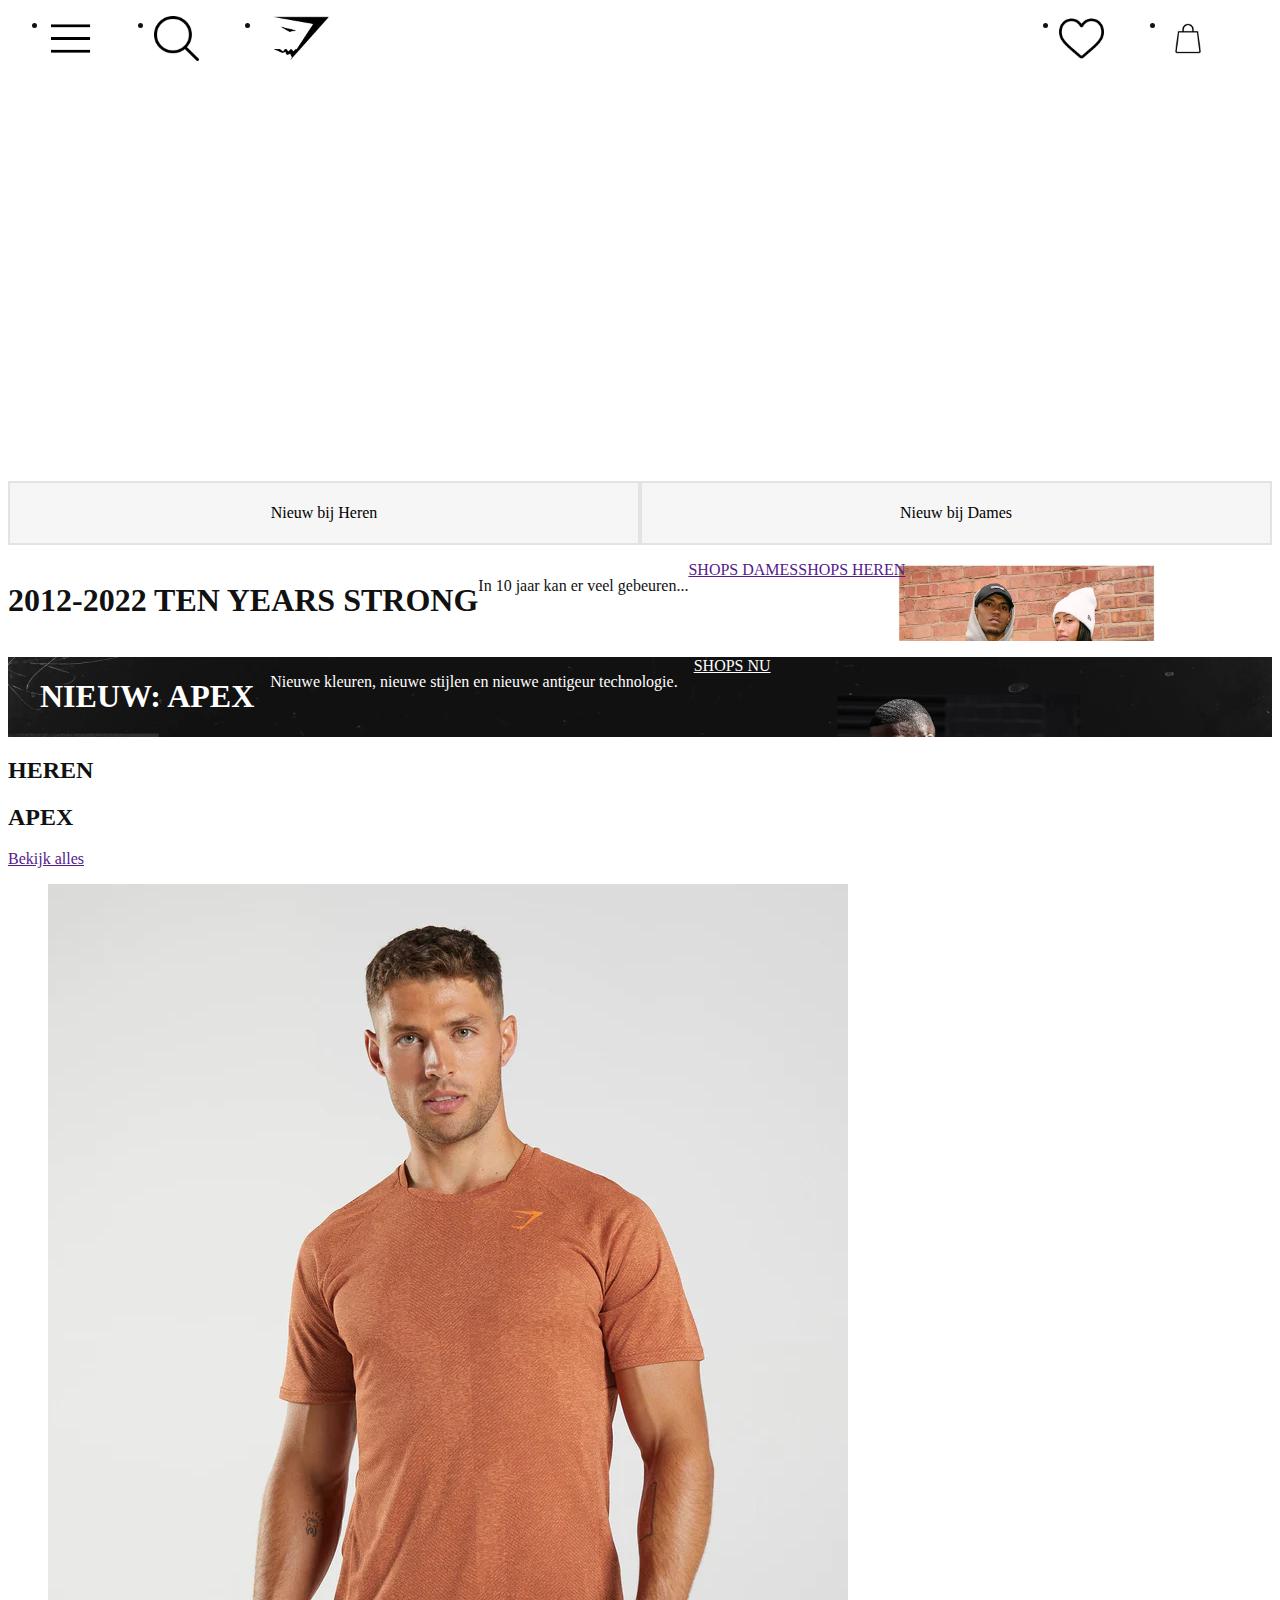
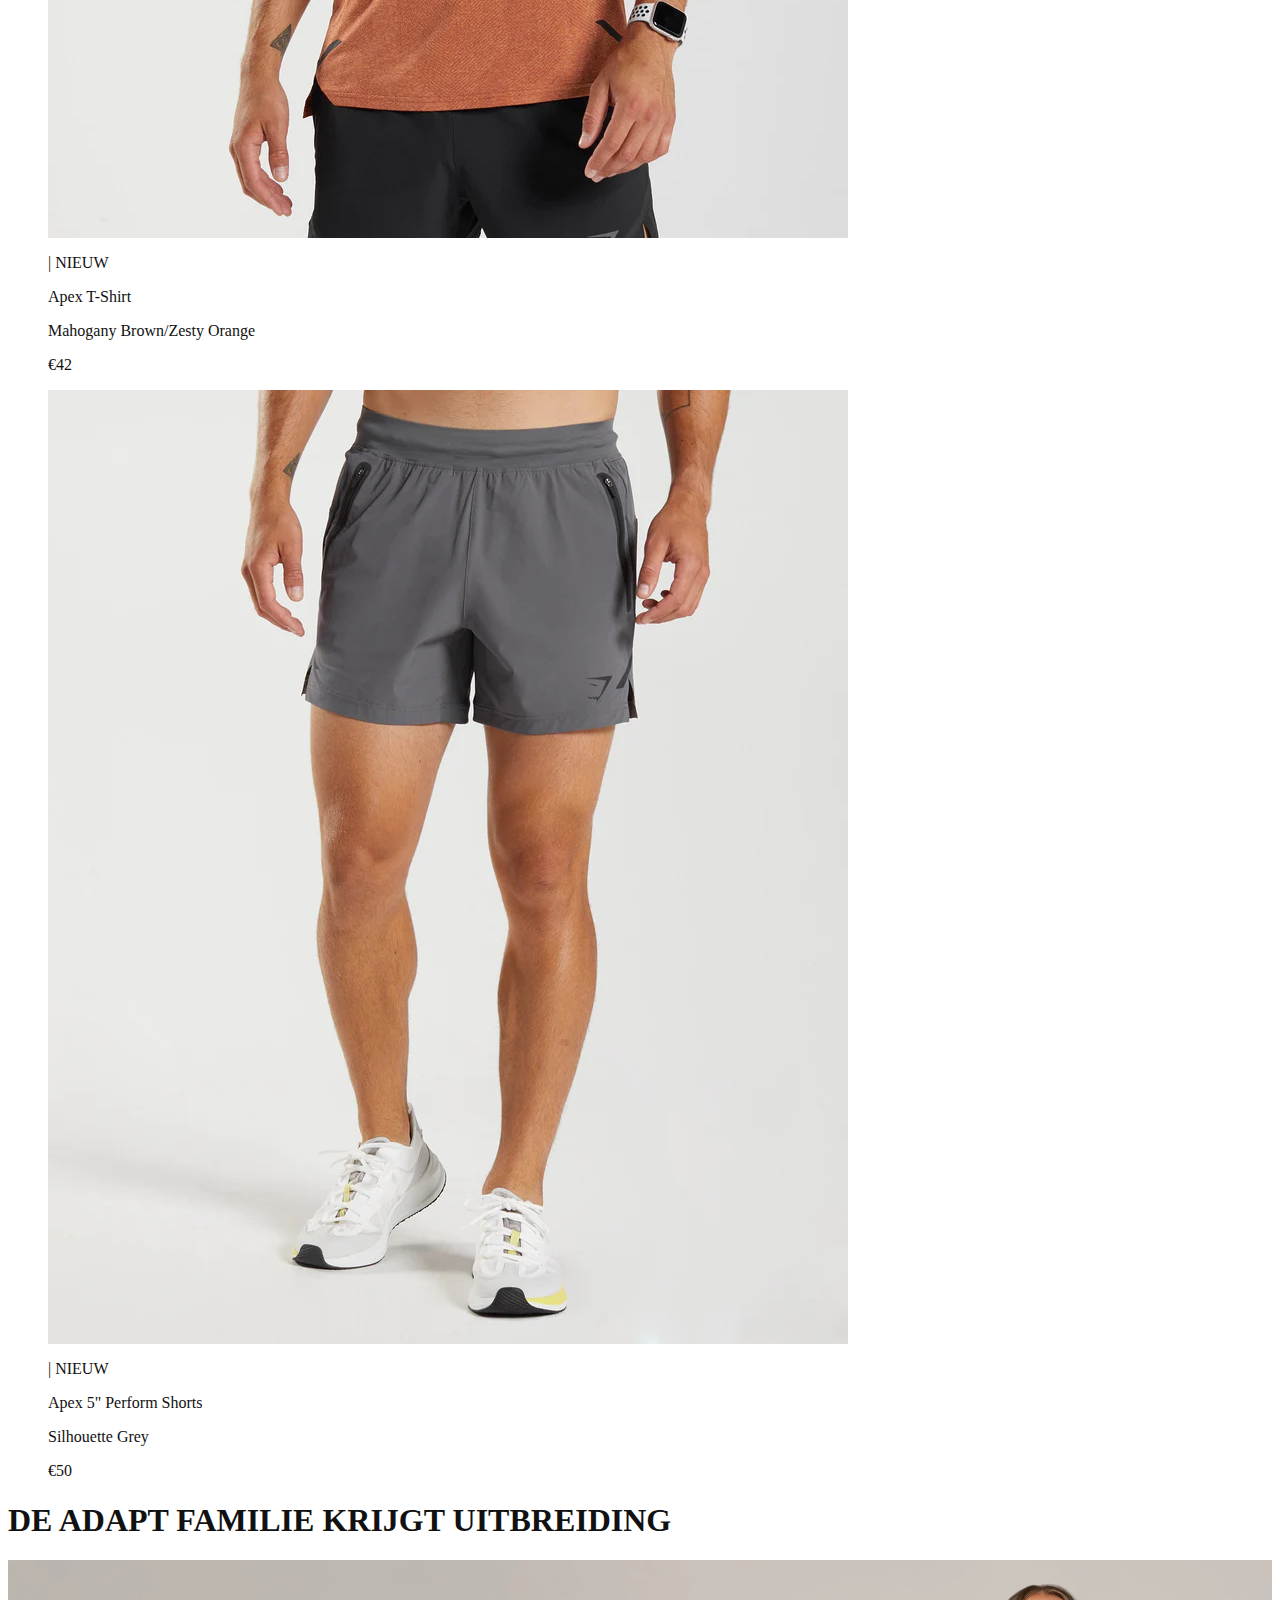
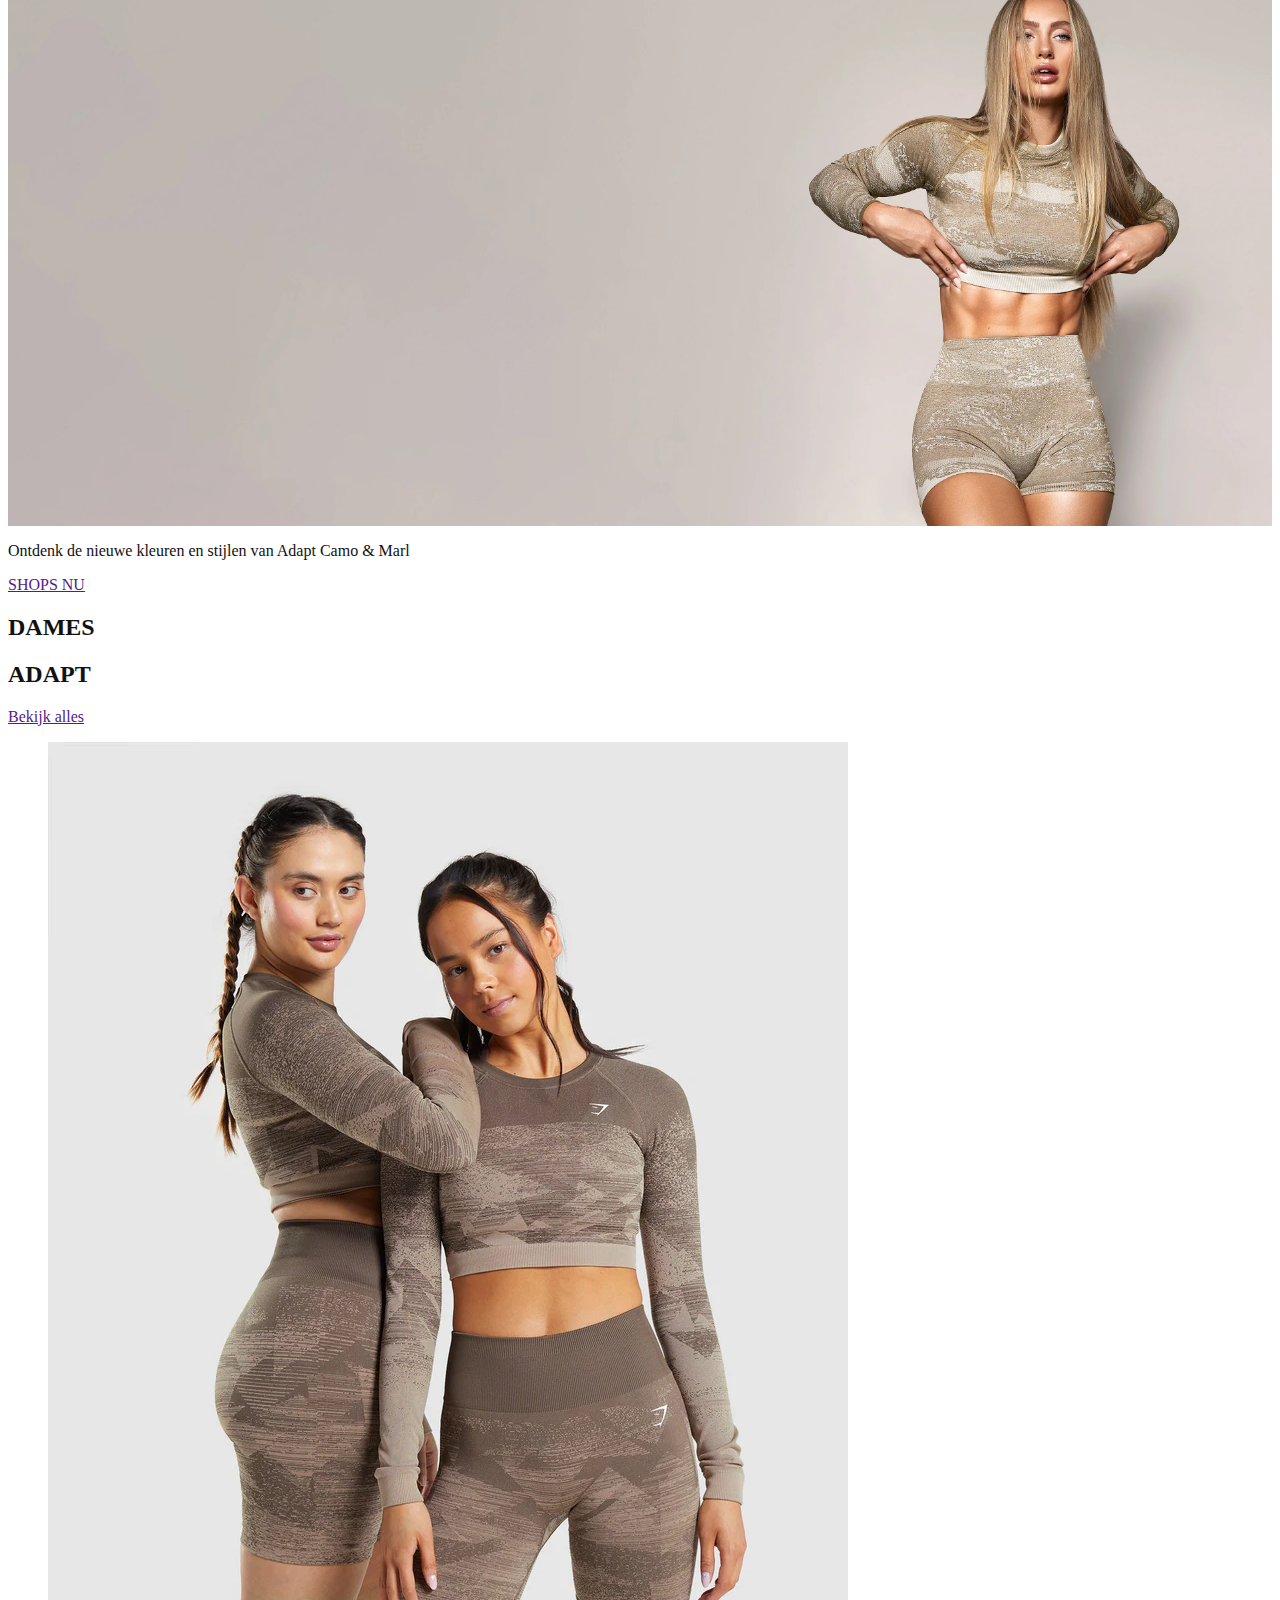
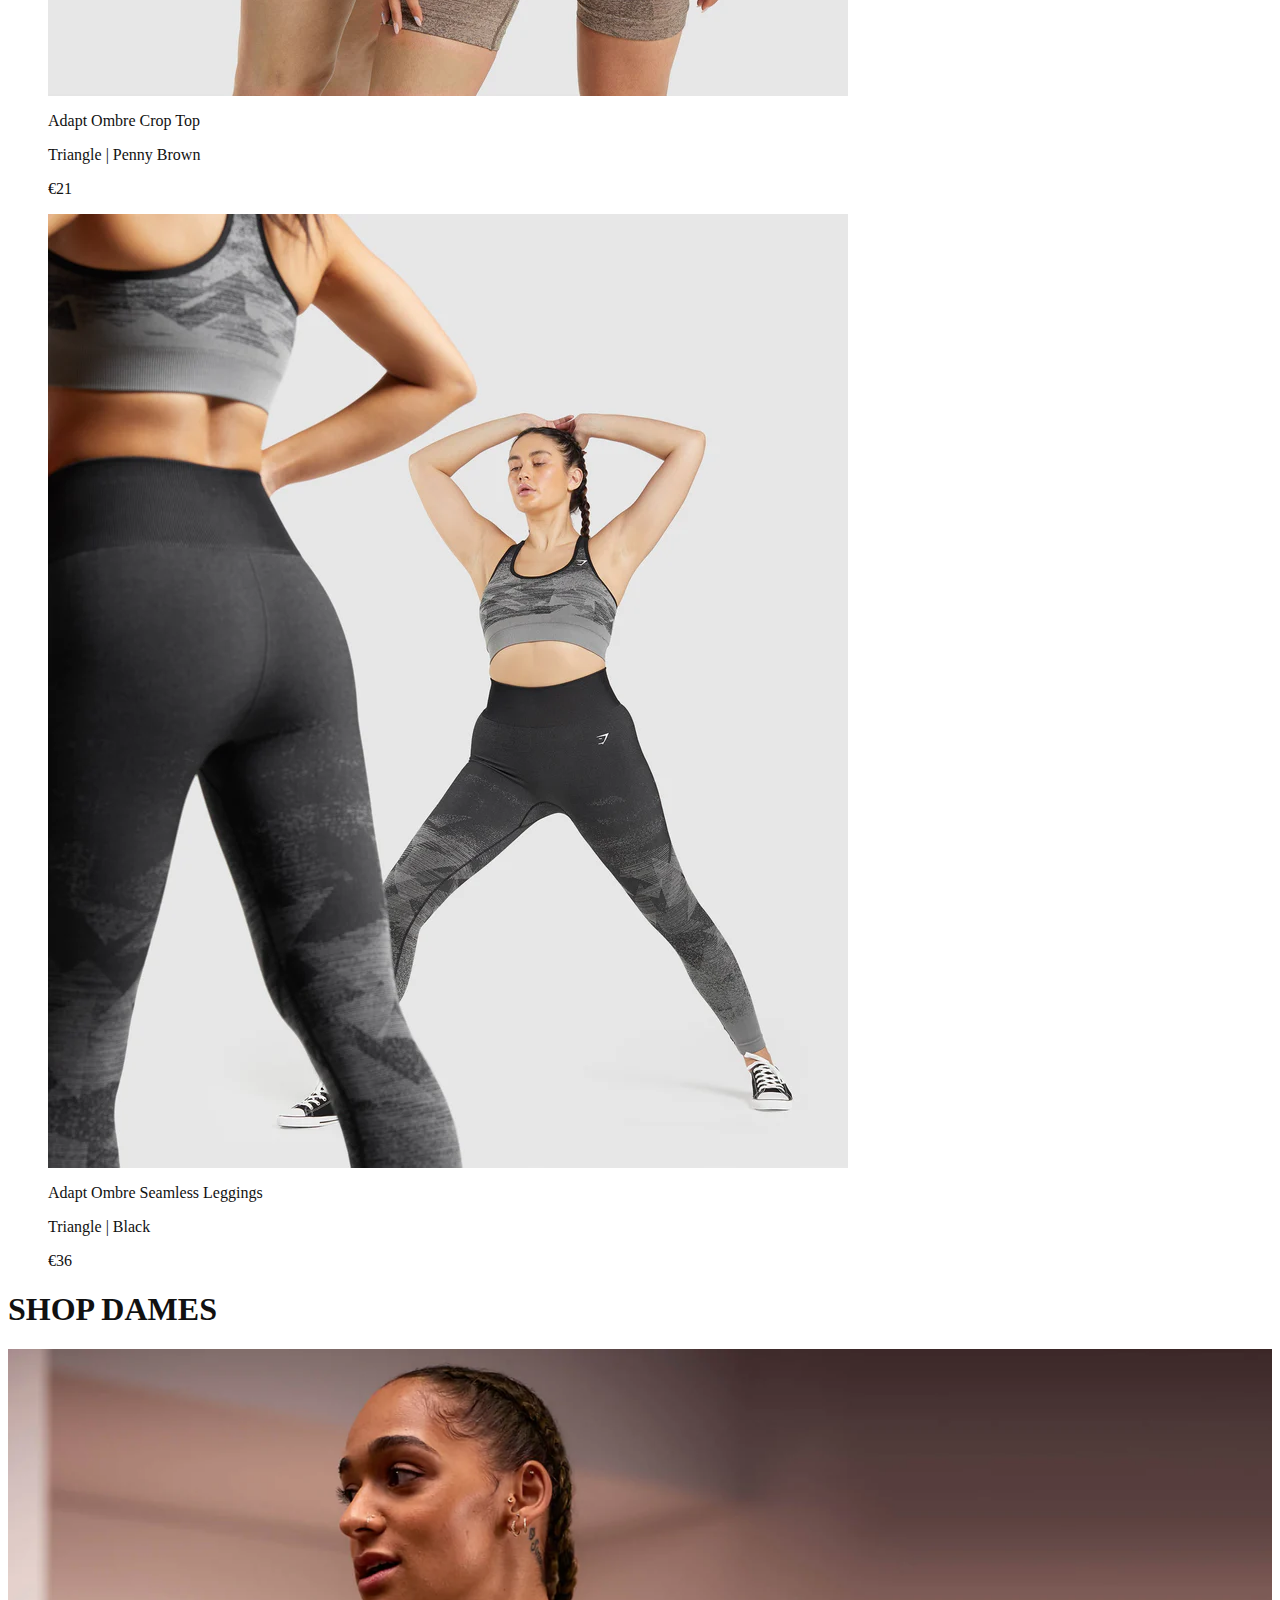
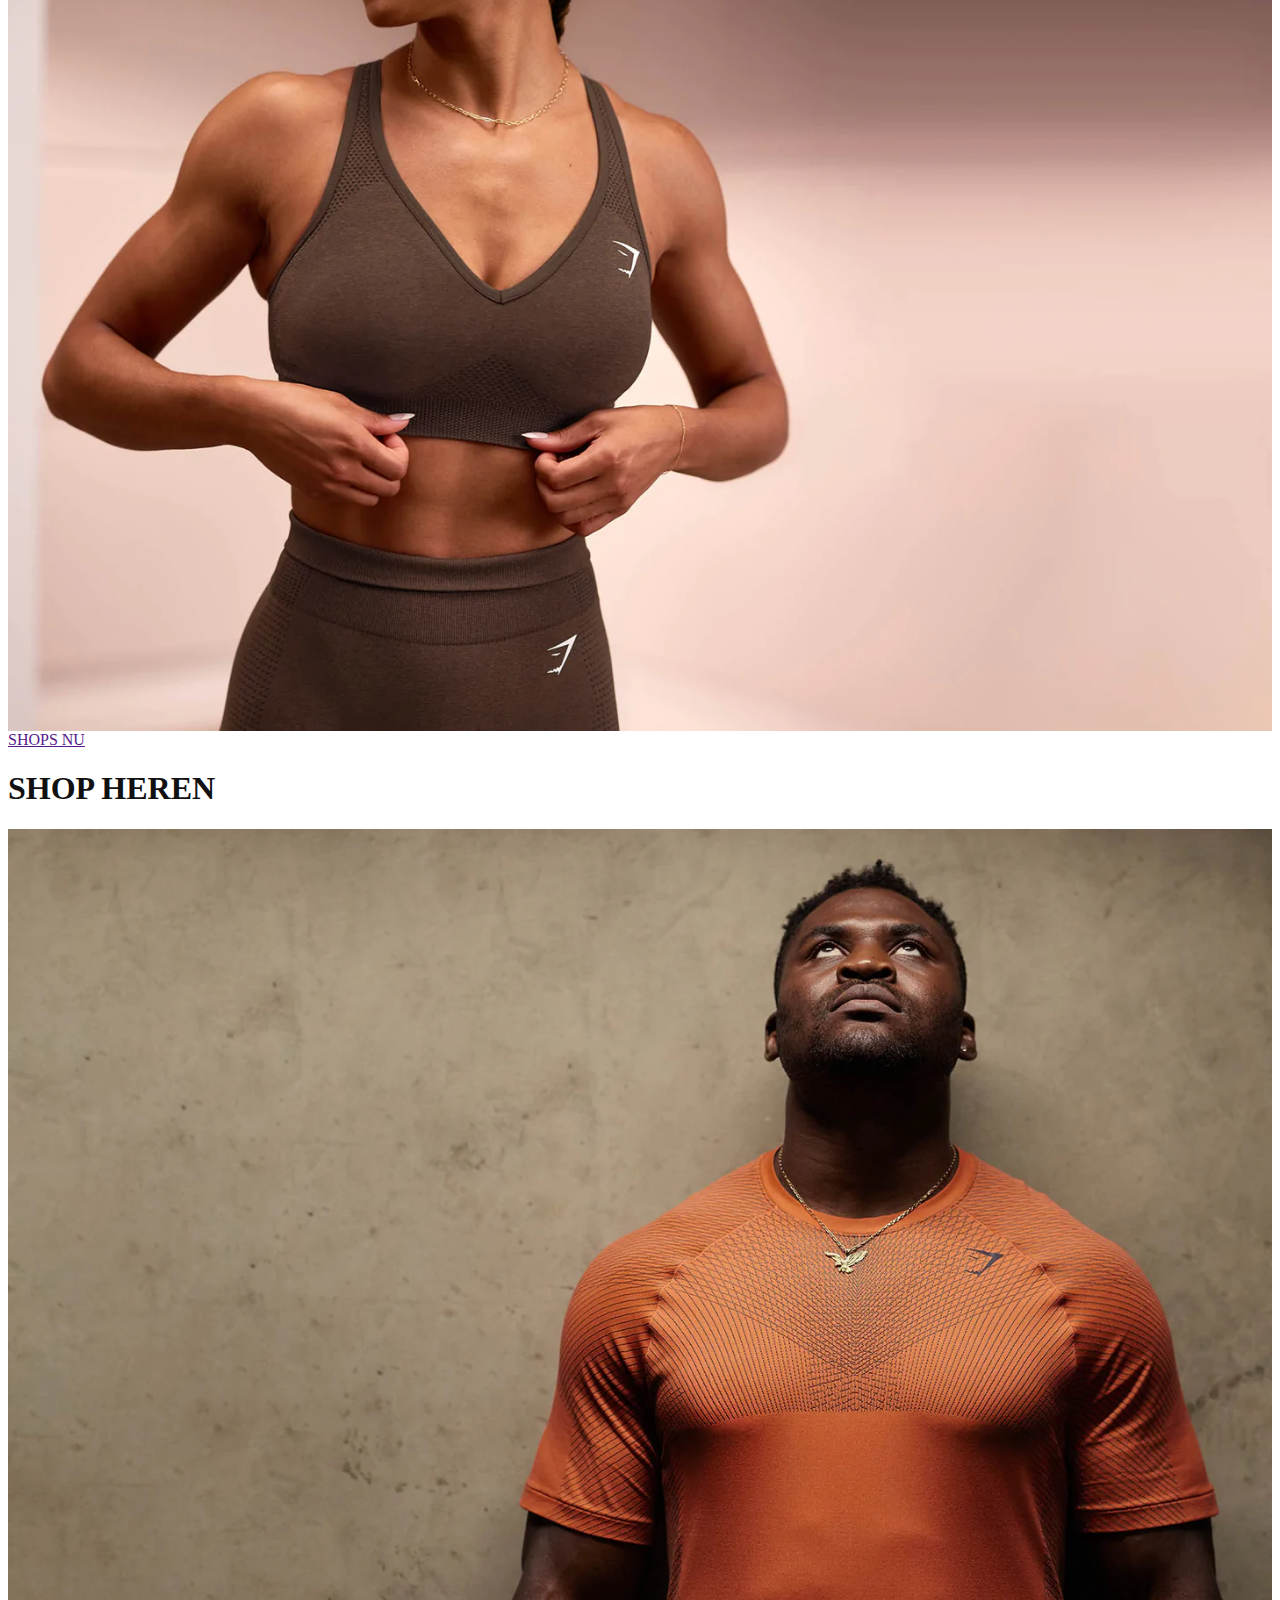
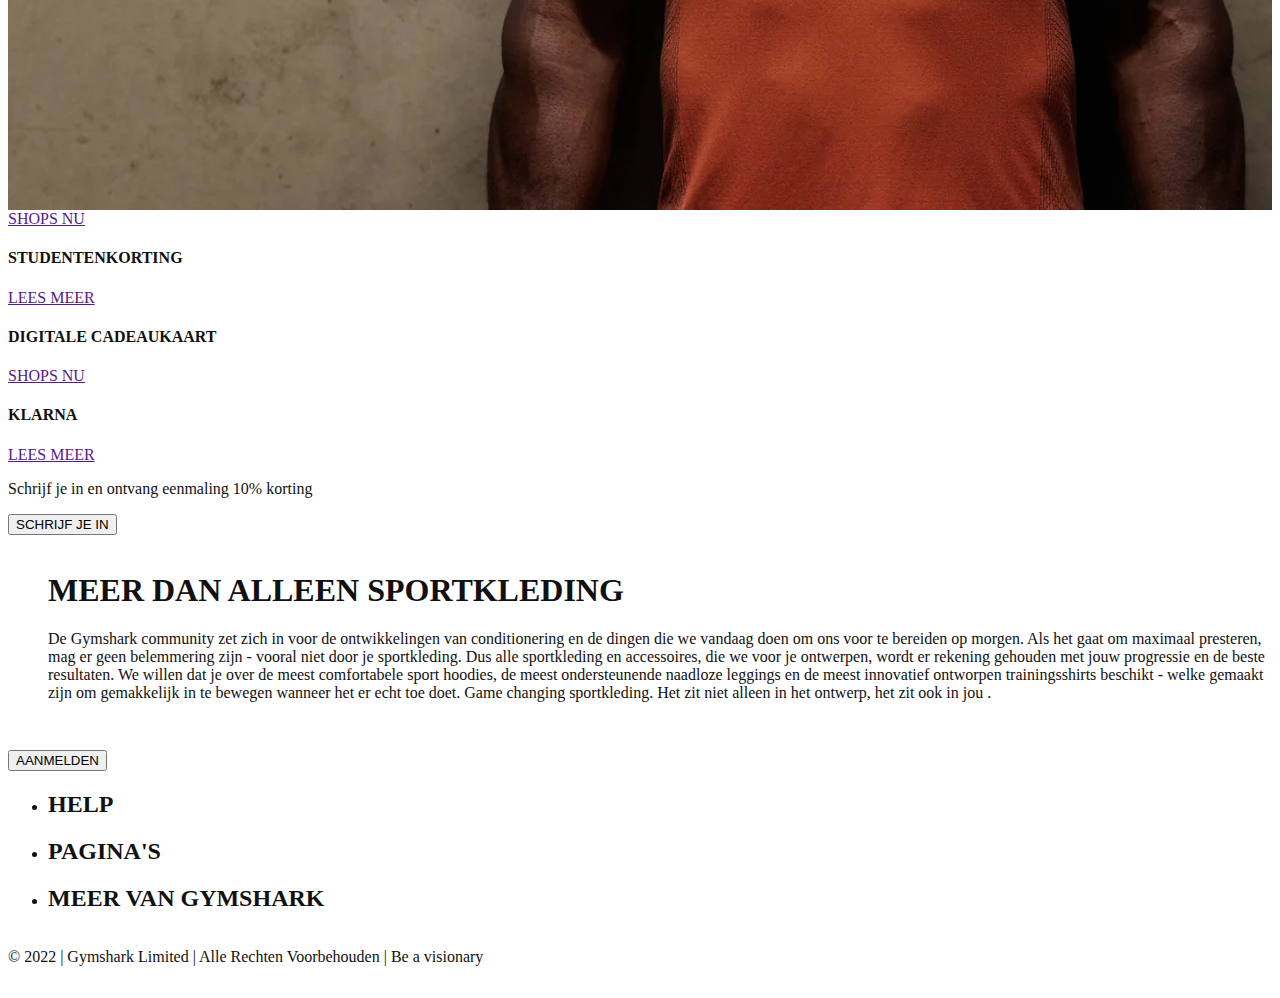
==== index.html @ 1827fc42 "Add files via upload" ====
<!doctype html>
<html lang="nl">
	
<head>
	<meta charset="UTF-8">
	<meta name="author" content="jouw naam">
	<meta name="viewport" content="width=device-width, initial-scale=1">
	
	<title>Gym Shark</title>
	
	<link href="styles/style.css" rel="stylesheet">
	<link rel="icon" type="image/svg+xml" href="images/favicon.svg">
</head>

<body>
	<header>
        <nav>
        <ul> <!--display grid gebruiken fr en span voor het logo groter maken-->
            <li><img src="images/hamburgermenuicon.png" alt=""></li>
            <li><img src="images/search_icon.jpg" alt=""></li>
			<li><img src="images/gymsharkLogo.jpg" alt=""></li> <!--3de list aanspreken om het logo specifiek aan te passen-->
            <li><img src="images/hearticon.jpg" alt=""></li> <!--https://www.flaticon.com/free-icon/heart_1077035?term=heart&page=1&position=1&page=1&position=1&related_id=1077035&origin=search-->
			<li><img src="images/shoppingbag_icon.jpg" alt=""></li> <!--https://www.flaticon.com/free-icon/shopping-bag_2567829?related_id=2567829-->
        </ul>
        </nav>
    </header>

	<main>
        <section>
            <a href="">Nieuw bij Heren</a>
            <a href="">Nieuw bij Dames</a>
        </section>

        <section>
            <!-- <img src="images/tenYearsStrong.jpg" alt=""> -->
            <h1>2012-2022 TEN YEARS STRONG</h1>
            <p>In 10 jaar kan er veel gebeuren...</p>
            <a href="">SHOPS DAMES</a>
            <a href="">SHOPS HEREN</a>
        </section> 

        <section>
            <!-- <img src="images/nieuwApex.jpg" alt=""> -->
            <h1>NIEUW: APEX</h1>
            <p>Nieuwe kleuren, nieuwe stijlen en nieuwe antigeur technologie.</p>
            <a href="">SHOPS NU</a>
        </section> 

        <section>
            <span h2>
            <h2>HEREN</h2>
            <h2>APEX</h2>
            <a href="">Bekijk alles</a>

            <ul>
				<img src="images/apexTshirt.jpg" alt=""> <a>
				<p>| NIEUW</p>
				<p>Apex T-Shirt</p>
				<p>Mahogany Brown/Zesty Orange</p> <a href=""></a>
				<p>€42</p>
				<img src="images/apex5PerformShortSilhouetteGrey.jpg" alt=""> <a>
				<p>| NIEUW</p>
				<p>Apex 5" Perform Shorts</p>
				<p>Silhouette Grey</p> <a href=""></a>
				<p>€50</p>
            </ul>
        </section> 

        <section>
            <h1>DE ADAPT FAMILIE KRIJGT UITBREIDING</h1>
			<img src="images/adaptFamilie.jpg" alt=""> 
            <P>Ontdenk de nieuwe kleuren en stijlen van Adapt Camo & Marl</P>
            <a href="">SHOPS NU</a>
        </section> 

        <section>
			<!--met span de 2 kopjes onder elkaar zetten-->
			<h2>DAMES</h2> 
			<h2>ADAPT</h2>
            <a href="">Bekijk alles</a>

            <ul>
				<img src="images/AdaptOmbre_Triangle_CropTop.jpg" alt=""> <a>
				<p>Adapt Ombre Crop Top</p>
				<p>Triangle | Penny Brown</p> <a href=""></a>
				<p>€21</p>
				<img src="images/AdaptOmbre_Triangle_SeamlessLeggings.jpg" alt=""> <a>
				<p>Adapt Ombre Seamless Leggings</p>
				<p>Triangle | Black</p> <a href=""></a>
				<p>€36</p>
            </ul>
        </section> 

        <section>
            <h1>SHOP DAMES</h1>
			<img src="images/shopDames.jpg" alt="">
            <a href="">SHOPS NU</a>
        </section> 

        <section>
            <h1>SHOP HEREN</h1>
			<img src="images/shopHeren.jpg" alt="">
			<a href="">SHOPS NU</a>
        </section> 

        <section>
            <h4>STUDENTENKORTING</h4>
			<img src="" alt=""> 
            <a href="">LEES MEER</a>
        </section> 

		<section>
            <h4>DIGITALE CADEAUKAART</h4>
			<img src="" alt=""> 
            <a href="">SHOPS NU</a>
        </section> 

		<section>
            <h4>KLARNA</h4>
			<img src="" alt=""> 
            <a href="">LEES MEER</a>
        </section> 

        <section>
            <p>Schrijf je in en ontvang eenmaling 10% korting</p>
            <a> <button>SCHRIJF JE IN</button>
        </section> 

        <section>
            <ul>
                <h1>MEER DAN ALLEEN SPORTKLEDING</h1>
                <p>De Gymshark community zet zich in voor de ontwikkelingen van conditionering en de dingen die we vandaag doen om ons voor te bereiden op morgen. Als het gaat om maximaal presteren, mag er geen belemmering zijn - vooral niet door je sportkleding. Dus alle sportkleding en accessoires, die we voor je ontwerpen, wordt er rekening gehouden met jouw progressie en de beste resultaten. We willen dat je over de meest comfortabele sport hoodies, de meest ondersteunende naadloze leggings en de meest innovatief ontworpen trainingsshirts beschikt - welke gemaakt zijn om gemakkelijk in te bewegen wanneer het er echt toe doet.

					Game changing sportkleding. Het zit niet alleen in het ontwerp, het zit ook in jou .</p>
            </ul>
        </section> 

		<button>AANMELDEN</button>

        <footer>
			<ul>
				<li> <h2>HELP</h2> </li> <!--details en summary-->
				<li> <h2>PAGINA'S</h2> </li>
				<li> <h2>MEER VAN GYMSHARK</h2> </li>
			</ul>

			<!--section gebruiken voor het laatste gedeelte van de footer-->
			<section>
				<p>© 2022 | Gymshark Limited | Alle Rechten Voorbehouden | Be a visionary</p>
			</section>
			
		</footer>


    </main>
	<script defer src="scripts/script.js"></script>
</body>
	
</html>
---- styles/style.css ----
/**************/
/* CSS REMEDY */
/**************/
*, *::after, *::before {
  box-sizing:border-box;  
}

button, summary {
	cursor: pointer;
}





/*********************/
/* CUSTOM PROPERTIES */
/*********************/
:root {
	/* startje */
	--color-text:#111;
	--color-background:white;
}





/****************/
/* JOUW STYLING */
/****************/

/* jouw code */

body {
  color:var(--color-text);
  background-color:var(--color-background);
}

header nav ul{
	display: flex;
}

header nav ul li img{
	display: flex;
	top: 1em;
	left: 1em;
	height: 10%;
} 

header nav ul li img:nth-child(3){
	display: flex;
	/* Het logo moet groter worden dan de andere iconen*/
}

img{
	display: flex;
	max-width: 100%;
}

section:nth-of-type(1), section:nth-of-type(2), section:nth-of-type(3){
	display:flex;
	margin-bottom: 1em;
	/*position: relative;*/
	/* als ik position relative plaats bij de sections word het door elkaar gegooid,
	maar zodra ik mijn scherm groter maak staat het wel goed */
}

section:nth-of-type(1) a:nth-child(1), section:nth-of-type(1) a:nth-child(2){
	display: flex;
	justify-content: center;
	align-items: center;
	width: 100%;
	color: black;
	text-decoration: none;
	background-color: #f6f6f6;
	border: .125em solid #e3e3e3;
	height: 4em;
}

section:nth-of-type(2){
	background-image: url(../images/tenYearsStrong.jpg);
	background-size: cover;
}


/* section:nth-of-type(2) a:nth-child(1), section:nth-of-type(2) a:nth-child(2){
	display: flex;
	justify-content: center;
	align-items: center;
	color: white;
	border: .125em solid #e3e3e3;
	background-color: #5e5a5a;
	height: 2em;
	width: 8em;
} */

section:nth-of-type(3){
	background-image: url(../images/nieuwApex.jpg);
	background-size: cover;
}

section:nth-of-type(3) h1, section:nth-of-type(3) p, section:nth-of-type(3) a{
	color: white;
	margin-left: 1em;
	
}
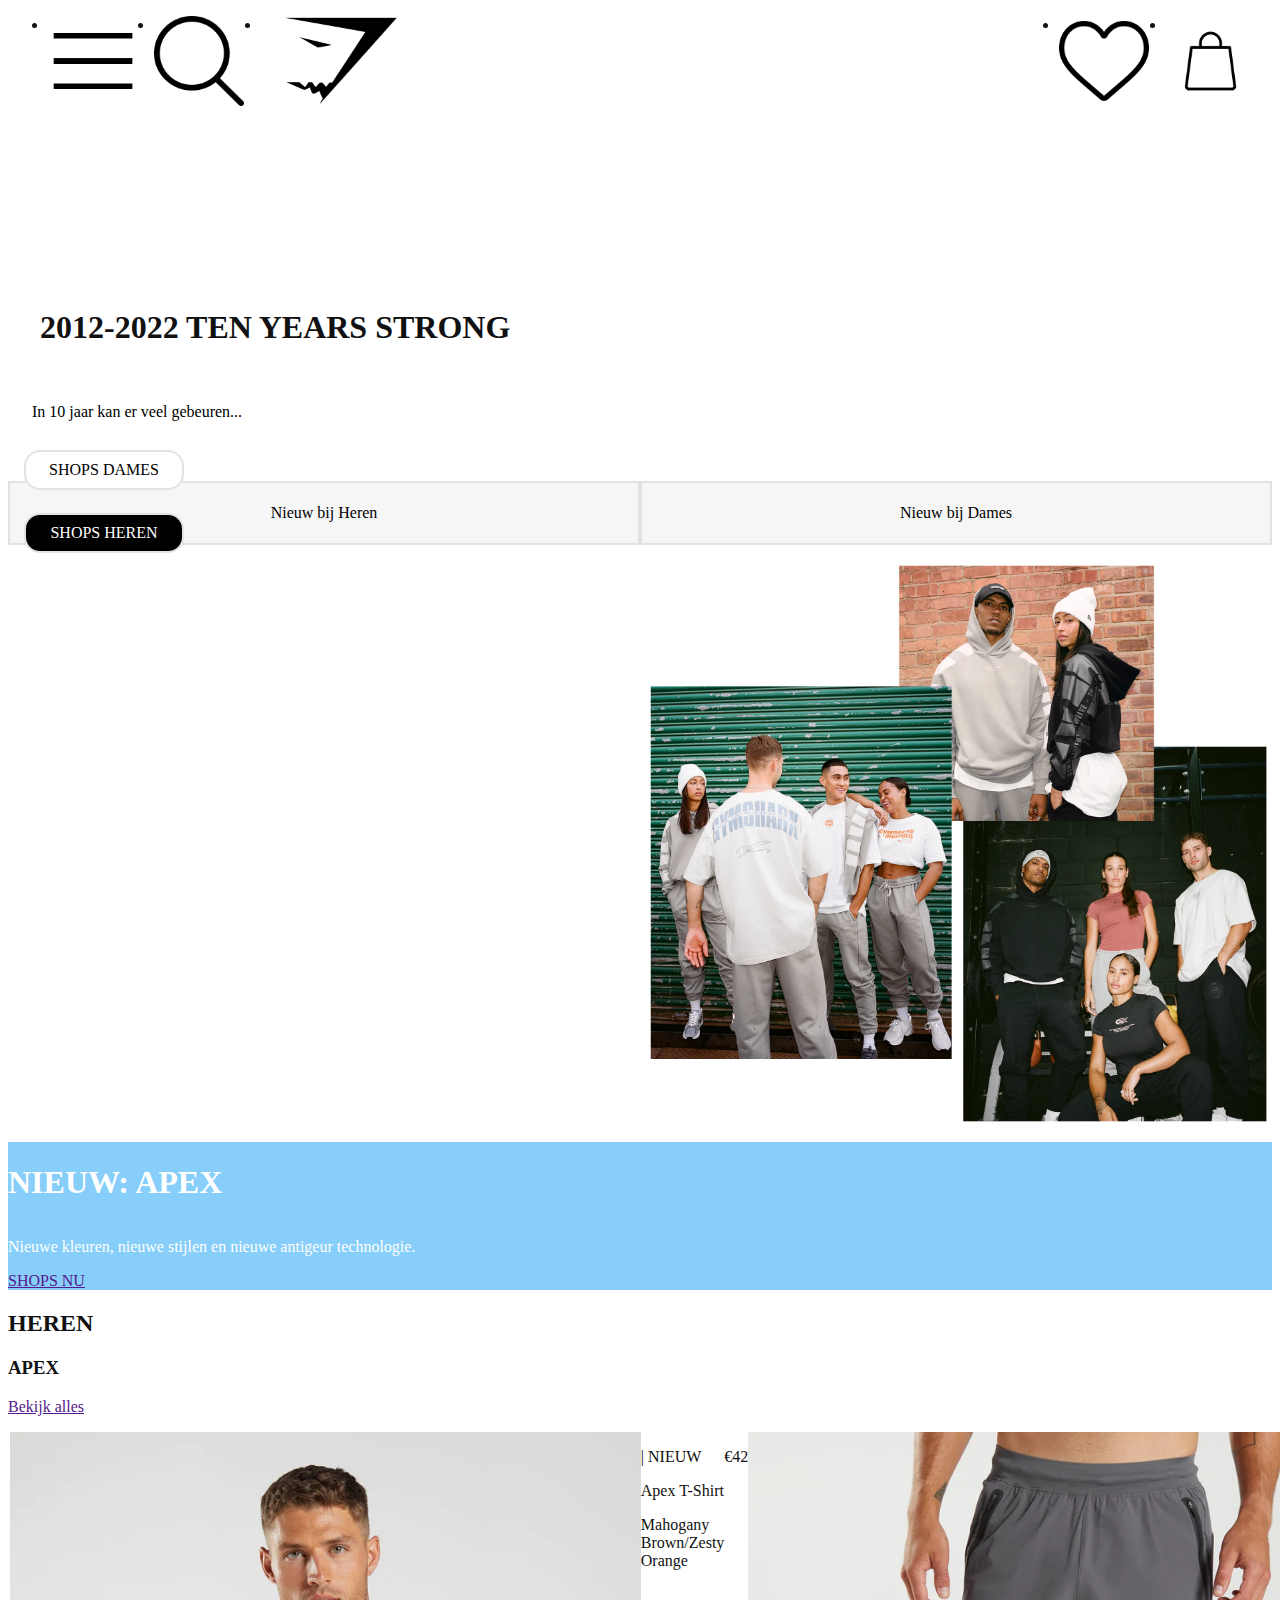
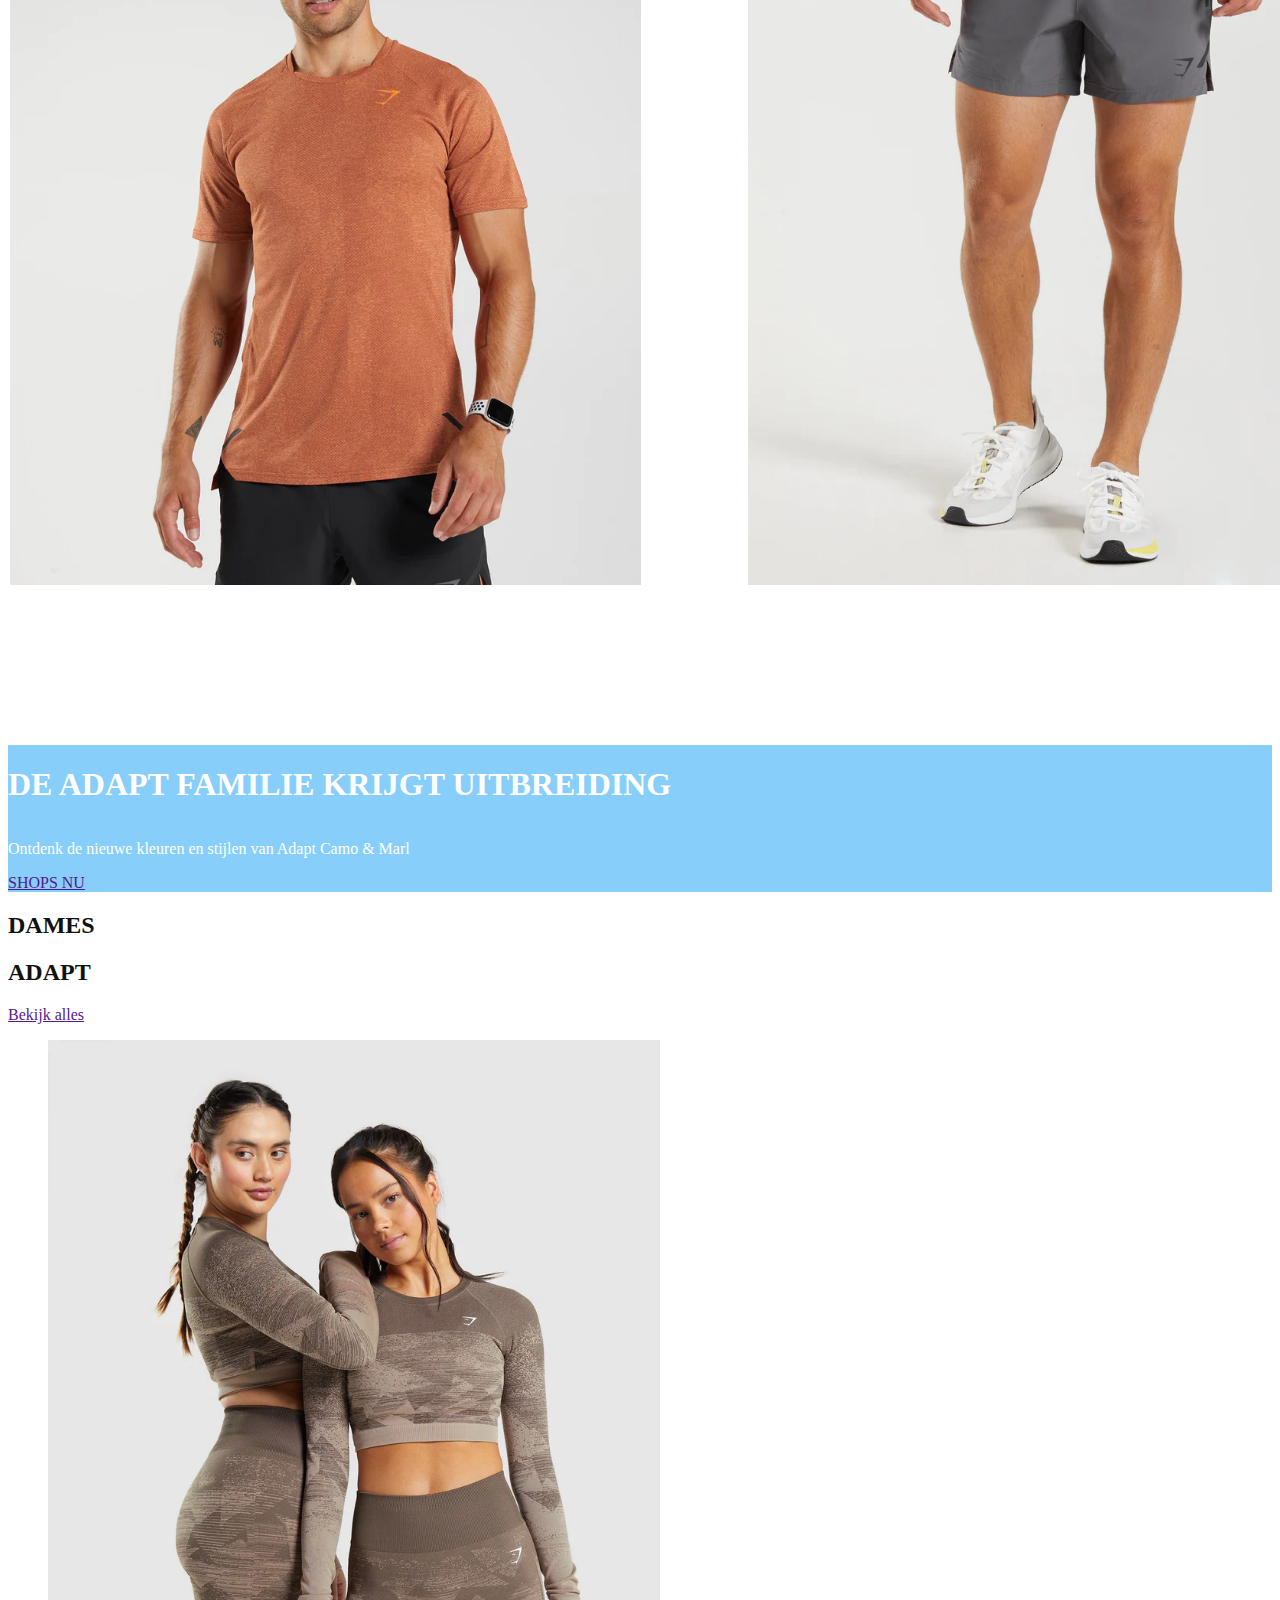
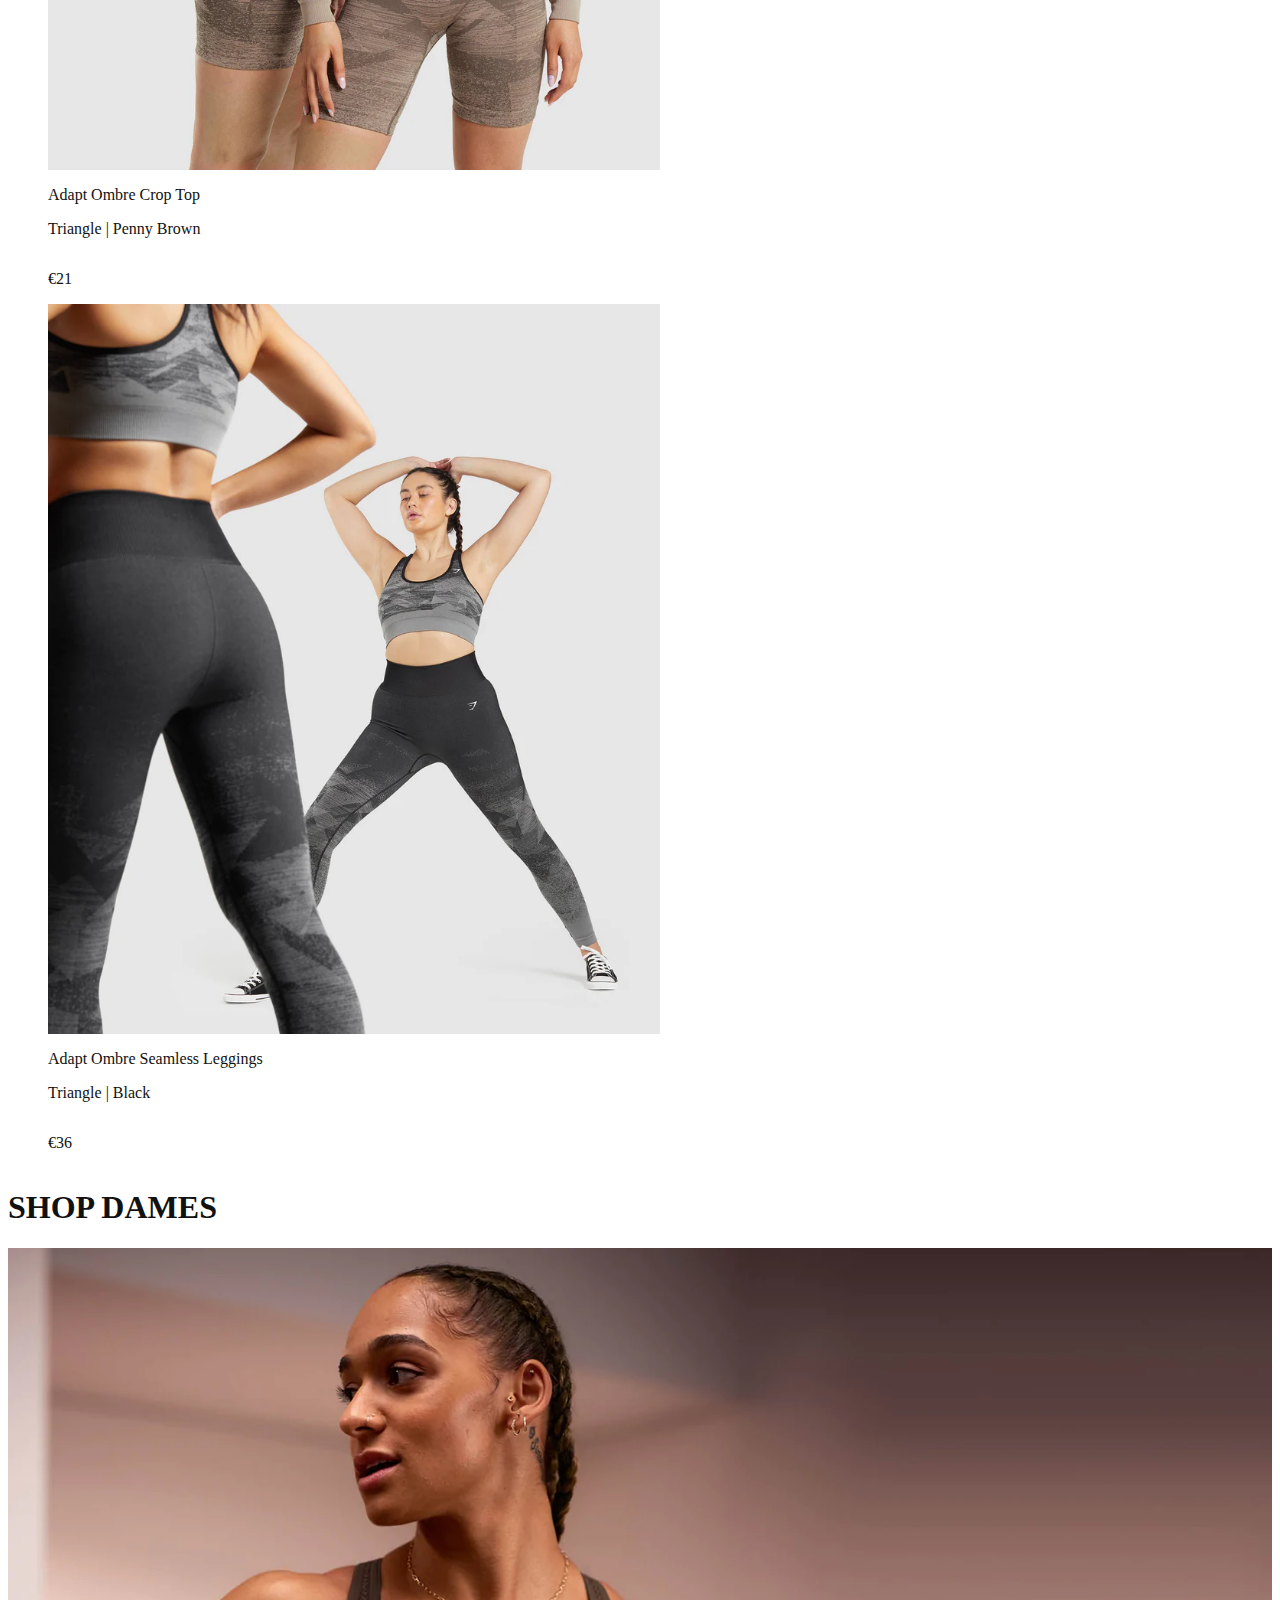
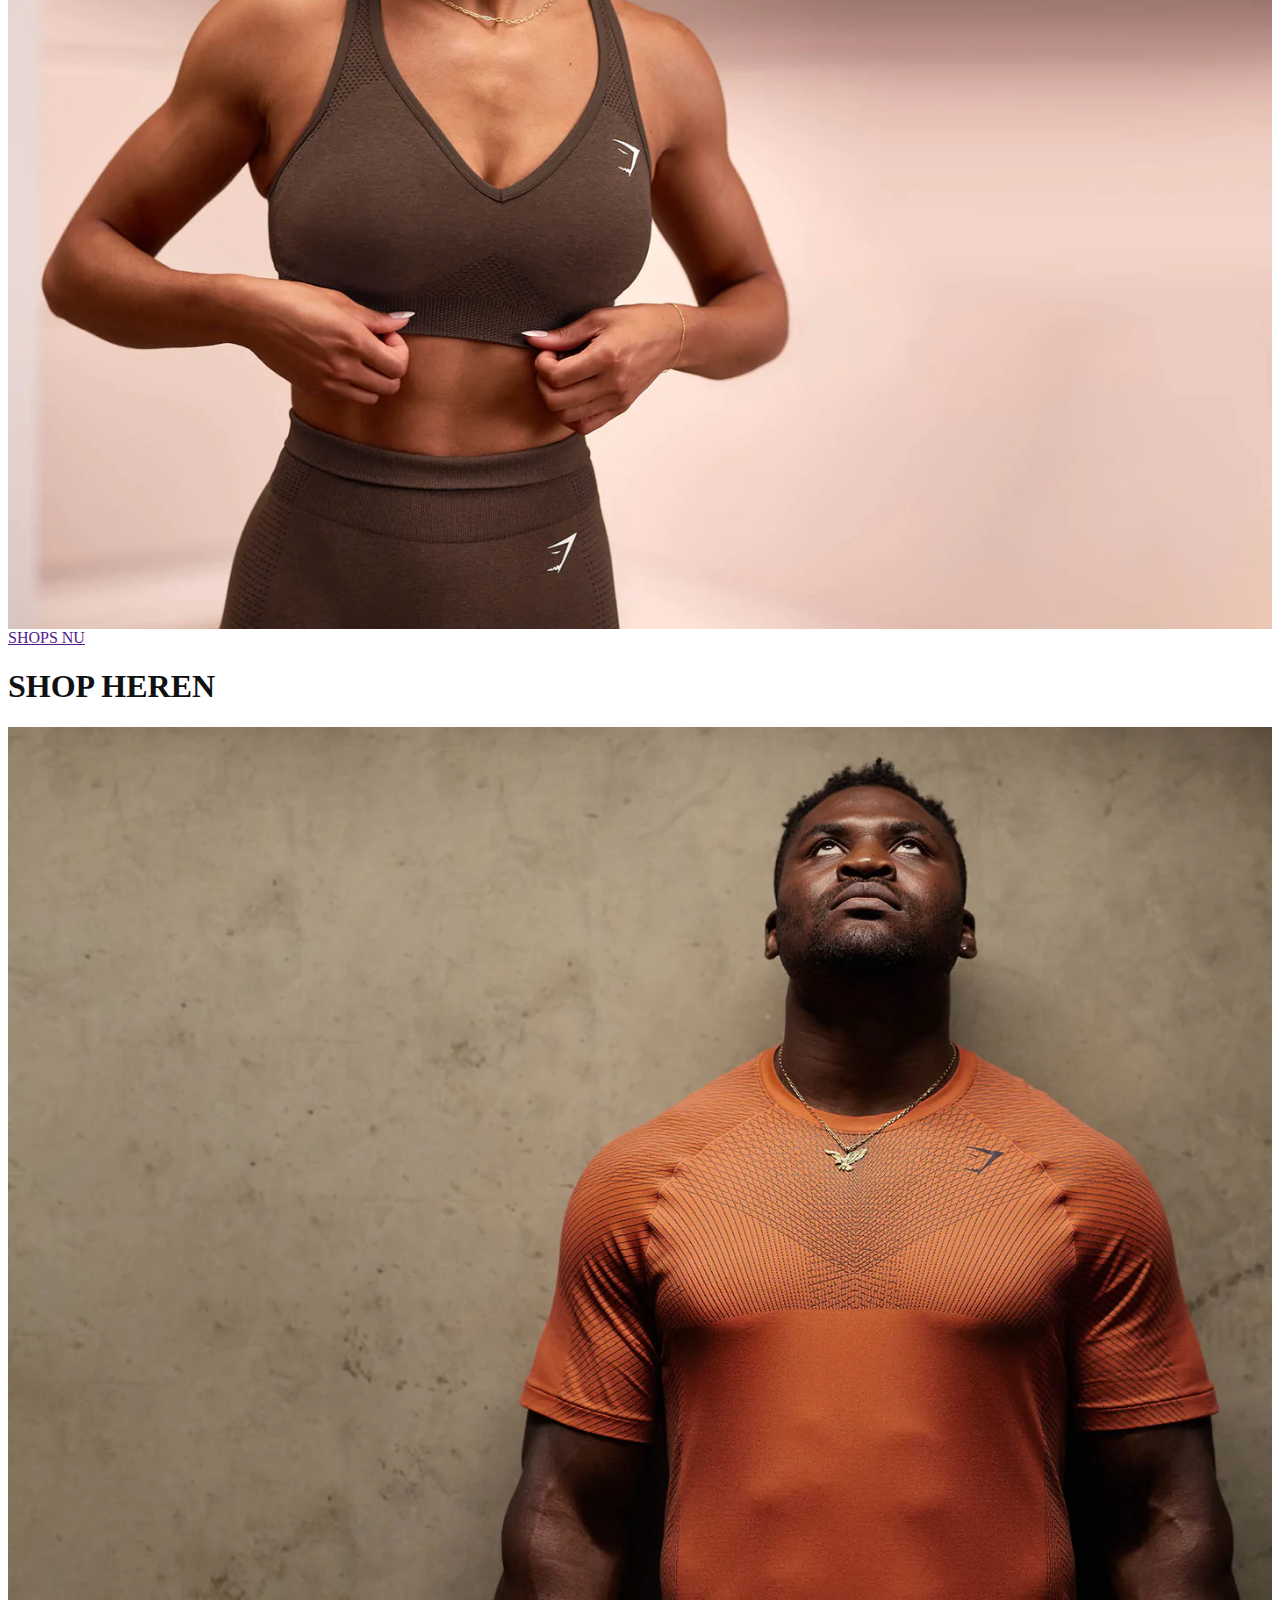
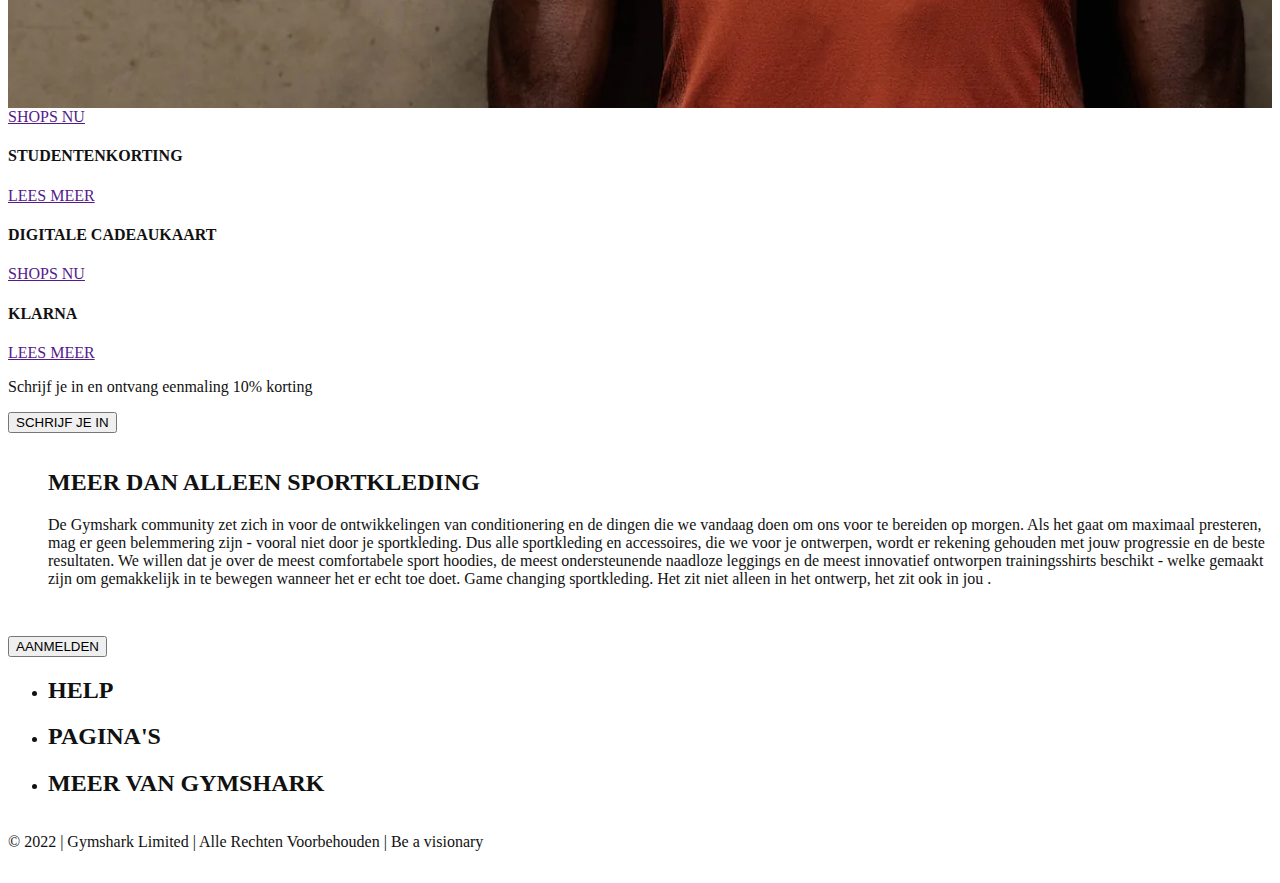
==== commit c2582d5f: "Add files via upload" ====
--- a/index.html
+++ b/index.html
@@ -32,7 +32,7 @@
         </section>
 
         <section>
-            <!-- <img src="images/tenYearsStrong.jpg" alt=""> -->
+            <img src="images/tenYearsStrong.jpg" alt="">
             <h1>2012-2022 TEN YEARS STRONG</h1>
             <p>In 10 jaar kan er veel gebeuren...</p>
             <a href="">SHOPS DAMES</a>
@@ -40,16 +40,14 @@
         </section> 
 
         <section>
-            <!-- <img src="images/nieuwApex.jpg" alt=""> -->
             <h1>NIEUW: APEX</h1>
             <p>Nieuwe kleuren, nieuwe stijlen en nieuwe antigeur technologie.</p>
             <a href="">SHOPS NU</a>
         </section> 
 
         <section>
-            <span h2>
             <h2>HEREN</h2>
-            <h2>APEX</h2>
+            <h3>APEX</h3>
             <a href="">Bekijk alles</a>
 
             <ul>
@@ -58,17 +56,17 @@
 				<p>Apex T-Shirt</p>
 				<p>Mahogany Brown/Zesty Orange</p> <a href=""></a>
 				<p>€42</p>
-				<img src="images/apex5PerformShortSilhouetteGrey.jpg" alt=""> <a>
-				<p>| NIEUW</p>
-				<p>Apex 5" Perform Shorts</p>
-				<p>Silhouette Grey</p> <a href=""></a>
-				<p>€50</p>
+                <img src="images/apex5PerformShortSilhouetteGrey.jpg" alt=""> <a>
+                <p>| NIEUW</p>
+                <p>Apex 5" Perform Shorts</p>
+                <p>Silhouette Grey</p> <a href=""></a>
+                <p>€50</p>
             </ul>
         </section> 
 
         <section>
+         
             <h1>DE ADAPT FAMILIE KRIJGT UITBREIDING</h1>
-			<img src="images/adaptFamilie.jpg" alt=""> 
             <P>Ontdenk de nieuwe kleuren en stijlen van Adapt Camo & Marl</P>
             <a href="">SHOPS NU</a>
         </section> 
@@ -128,7 +126,7 @@
 
         <section>
             <ul>
-                <h1>MEER DAN ALLEEN SPORTKLEDING</h1>
+                <h2>MEER DAN ALLEEN SPORTKLEDING</h2>
                 <p>De Gymshark community zet zich in voor de ontwikkelingen van conditionering en de dingen die we vandaag doen om ons voor te bereiden op morgen. Als het gaat om maximaal presteren, mag er geen belemmering zijn - vooral niet door je sportkleding. Dus alle sportkleding en accessoires, die we voor je ontwerpen, wordt er rekening gehouden met jouw progressie en de beste resultaten. We willen dat je over de meest comfortabele sport hoodies, de meest ondersteunende naadloze leggings en de meest innovatief ontworpen trainingsshirts beschikt - welke gemaakt zijn om gemakkelijk in te bewegen wanneer het er echt toe doet.
 
 					Game changing sportkleding. Het zit niet alleen in het ontwerp, het zit ook in jou .</p>
--- a/styles/style.css
+++ b/styles/style.css
@@ -8,10 +8,6 @@
 button, summary {
 	cursor: pointer;
 }
-
-
-
-
 
 /*********************/
 /* CUSTOM PROPERTIES */
@@ -22,10 +18,6 @@
 	--color-background:white;
 }
 
-
-
-
-
 /****************/
 /* JOUW STYLING */
 /****************/
@@ -45,7 +37,7 @@
 	display: flex;
 	top: 1em;
 	left: 1em;
-	height: 10%;
+	height: 20%;
 } 
 
 header nav ul li img:nth-child(3){
@@ -58,15 +50,153 @@
 	max-width: 100%;
 }
 
-section:nth-of-type(1), section:nth-of-type(2), section:nth-of-type(3){
+section:nth-of-type(1), section:nth-of-type(2), section:nth-of-type(3), section:nth-of-type(5){
+	display: flex;
+	margin-bottom: 1em;
+}
+
+/*vormgeving, section 1 over ten years strong*/
+
+section:nth-of-type(1) a:nth-child(1), section:nth-of-type(1) a:nth-child(2){
+	display: flex;
+	justify-content: center;
+	align-items: center;
+	width: 100%;
+	color: black;
+	text-decoration: none;
+	background-color: #f6f6f6;
+	border: .125em solid #e3e3e3;
+	height: 4em;
+}
+
+
+/*vormgeving, section 2 over ten years strong*/
+section:nth-of-type(2){
+	display: flex;
+	flex-direction: column;
+	background-color: lightskyblue;
+}
+
+section:nth-of-type(2) a{
+	display: flex;
+	position: absolute;
+	justify-content: center;
+	align-items: center;
+	text-decoration: none;
+	border-radius: 1em;
+	width: 10em;
+	height: 2.5em;
+	margin-left: 2.5em;
+	color: white;
+}
+
+section:nth-of-type(2) h1:nth-of-type(1){
+	position: absolute;
+	top: 32%;
+	margin-left: 1em;
+}
+
+section:nth-of-type(2) p:nth-of-type(1){
+	position: absolute;
+	top: 43%;
+	margin-left: 1.5em;
+	color: #000;
+}
+
+section:nth-of-type(2) a:nth-child(4){
+	display: flex;
+	border: .125em solid #e3e3e3;
+	background-color: #ffffff;
+	border-radius: 1em;
+	color: black;
+	position: absolute;
+	top:50%;
+	margin-left: 1em;
+}
+
+section:nth-of-type(2) a:nth-child(5){
+	display: flex;
+	border: .125em solid #e3e3e3;
+	background-color: #000000;
+	border-radius: 1em;
+	color: white;
+	position: absolute;
+	top:57%;
+	margin-left: 1em;
+}
+/*vormgeving, section 3 over nieuw Apex introductie*/
+
+section:nth-of-type(3){
+	display: flex;
+	flex-direction: column;
+	background-color: lightskyblue;
+	color: white;
+}
+
+/*vormgeving, section 4 over de heren Apex kleding stukken*/
+
+section:nth-of-type(4) ul{
+	display: flex;
+	margin-left: -2.4em;
+	margin-bottom: 10em;
+}
+
+section:nth-of-type(4) ul img{
+	display: flex;
+    margin: auto;
+    max-width: 50%;
+	left: 1em;
+	gap: 1em;
+}
+
+/*vormgeving, section 5 over de heren Apex kleding stukken*/
+section:nth-of-type(5){
+	display: flex;
+	flex-direction: column;
+	background-color: lightskyblue;
+	color: white;
+}
+
+/*vormgeving, section 6 over de dames Adapt kleding stukken*/
+
+section:nth-of-type(6) ul{
+	display: flex;
+	flex-direction: column;
+}
+
+section:nth-of-type(6) ul img{
+	display: flex;
+    max-width: 50%;
+}
+
+/*vormgeving, section 7 over de dames*/
+
+
+/*vormgeving, section 8 over de heren*/
+
+
+/*section:nth-of-type(4) ul:nth-of-type(1) {
+	position: absolute;
+	left: 1em;
+	bottom: -19em;
+}
+
+section:nth-of-type(4) p:nth-of-type(){
+	position: absolute;
+	left: 1em;
+	bottom: -20.5em;
+}*/
+
+
+/* section:nth-of-type(1), section:nth-of-type(2), section:nth-of-type(3){
 	display:flex;
 	margin-bottom: 1em;
 	/*position: relative;*/
 	/* als ik position relative plaats bij de sections word het door elkaar gegooid,
-	maar zodra ik mijn scherm groter maak staat het wel goed */
-}
-
-section:nth-of-type(1) a:nth-child(1), section:nth-of-type(1) a:nth-child(2){
+	maar zodra ik mijn scherm groter maak staat het wel goed 
+}*/
+
+/* section:nth-of-type(1) a:nth-child(1), section:nth-of-type(1) a:nth-child(2){
 	display: flex;
 	justify-content: center;
 	align-items: center;
@@ -83,17 +213,18 @@
 	background-size: cover;
 }
 
-
-/* section:nth-of-type(2) a:nth-child(1), section:nth-of-type(2) a:nth-child(2){
-	display: flex;
-	justify-content: center;
-	align-items: center;
-	color: white;
-	border: .125em solid #e3e3e3;
-	background-color: #5e5a5a;
+section:nth-of-type(2) a{
+	display: flex;
+	justify-content: center;
+	align-items: center;
+	text-decoration: none;
+	color: white;
+	border: .125em solid #e3e3e3;
+	background-color: #a19f9f;
+	border-radius: 1em;
+	width: 23em;
 	height: 2em;
-	width: 8em;
-} */
+}
 
 section:nth-of-type(3){
 	background-image: url(../images/nieuwApex.jpg);
@@ -102,8 +233,20 @@
 
 section:nth-of-type(3) h1, section:nth-of-type(3) p, section:nth-of-type(3) a{
 	color: white;
-	margin-left: 1em;
-	
-}
-
-
+}
+
+section:nth-of-type(3) a{
+	display: flex;
+	justify-content: center;
+	align-items: center;
+	text-decoration: none;
+	color: white;
+	border: .125em solid #e3e3e3;
+	background-color: #a19f9f;
+	border-radius: 1em;
+	width: 13em;
+	height: 2em;
+}*/
+
+
+
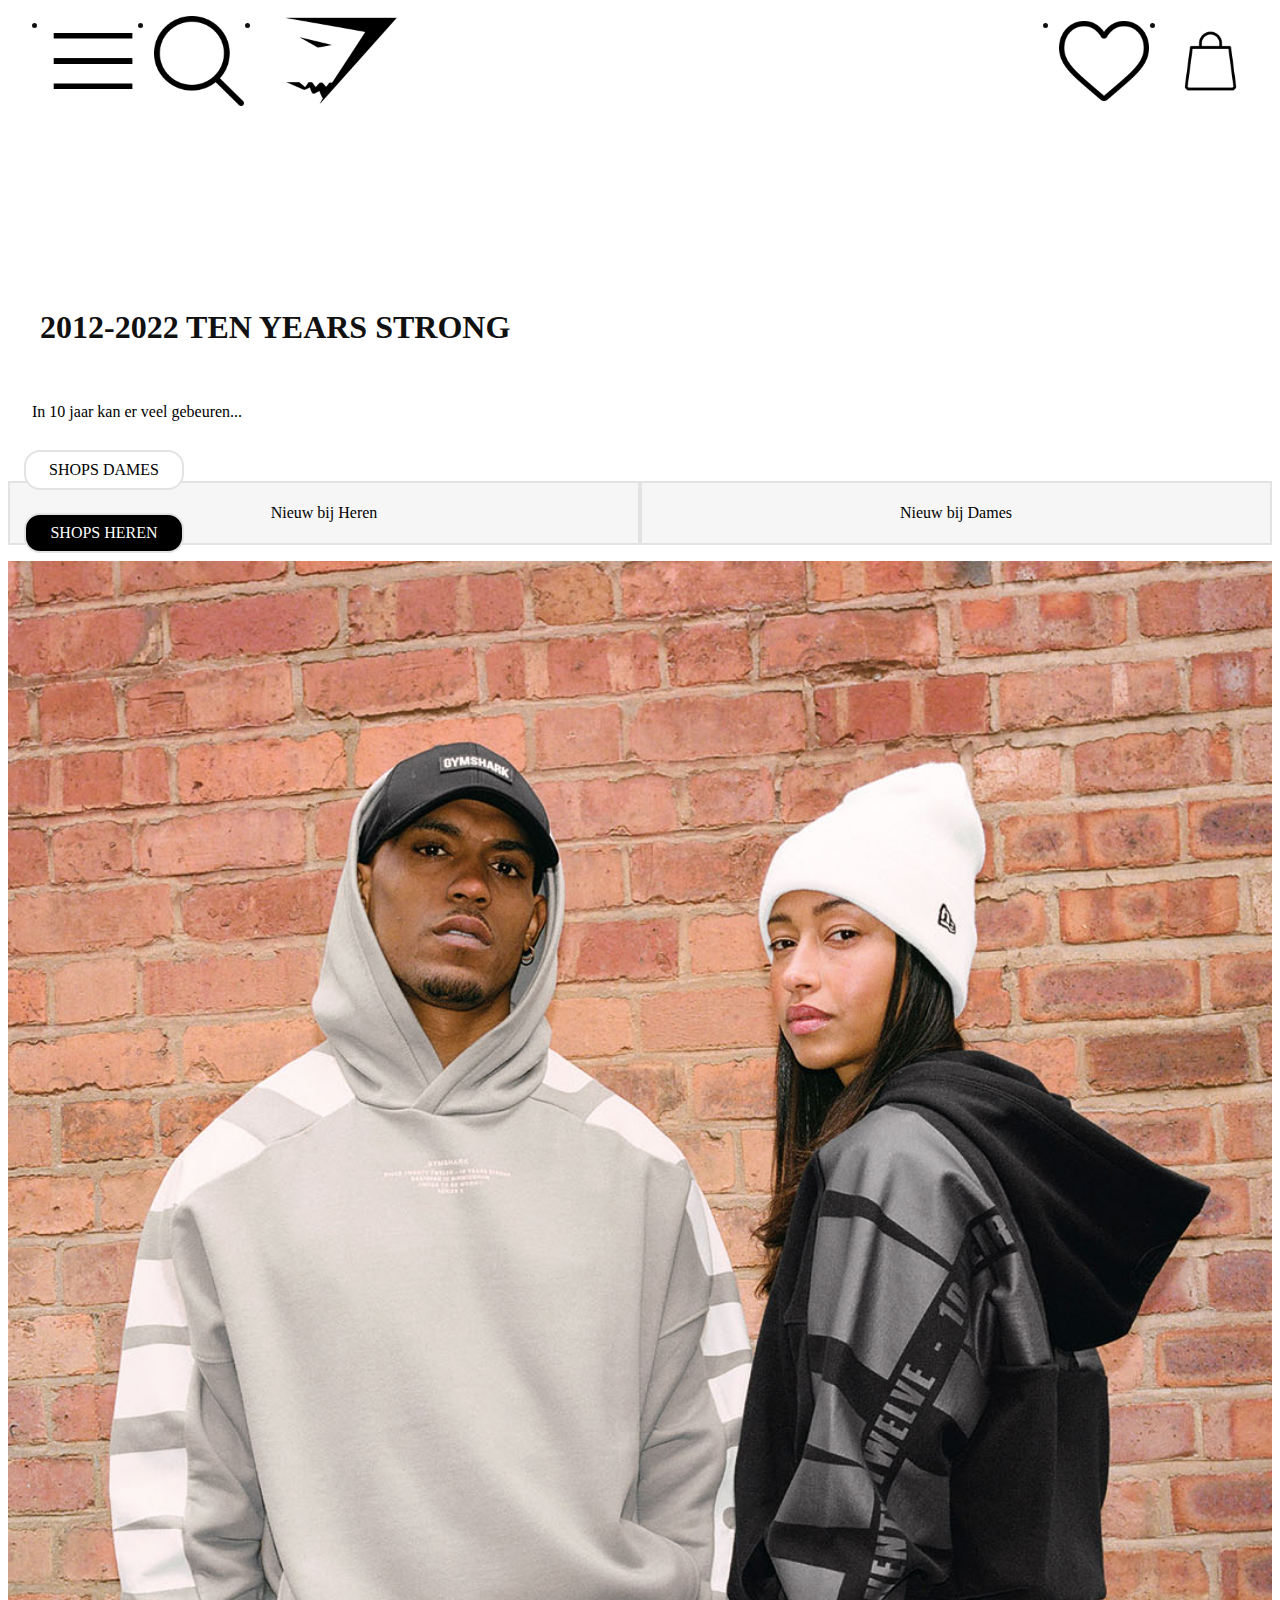
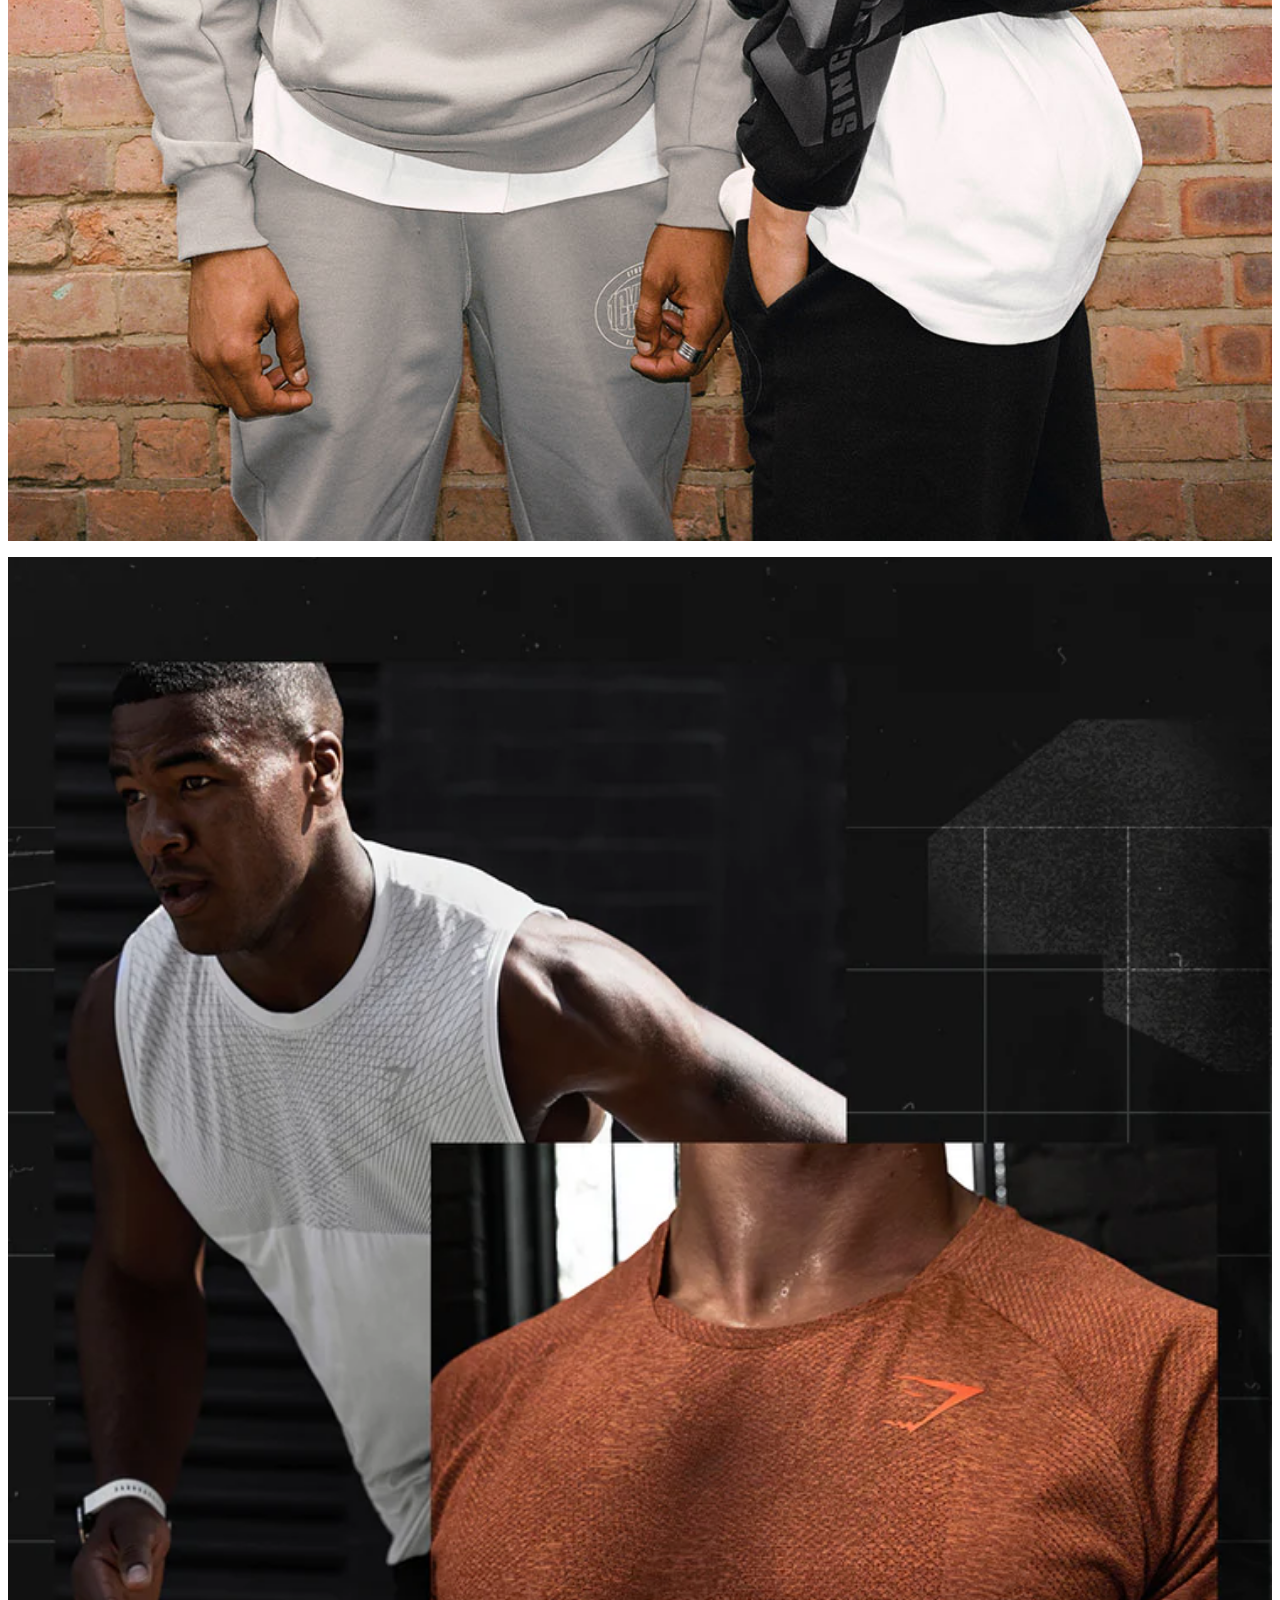
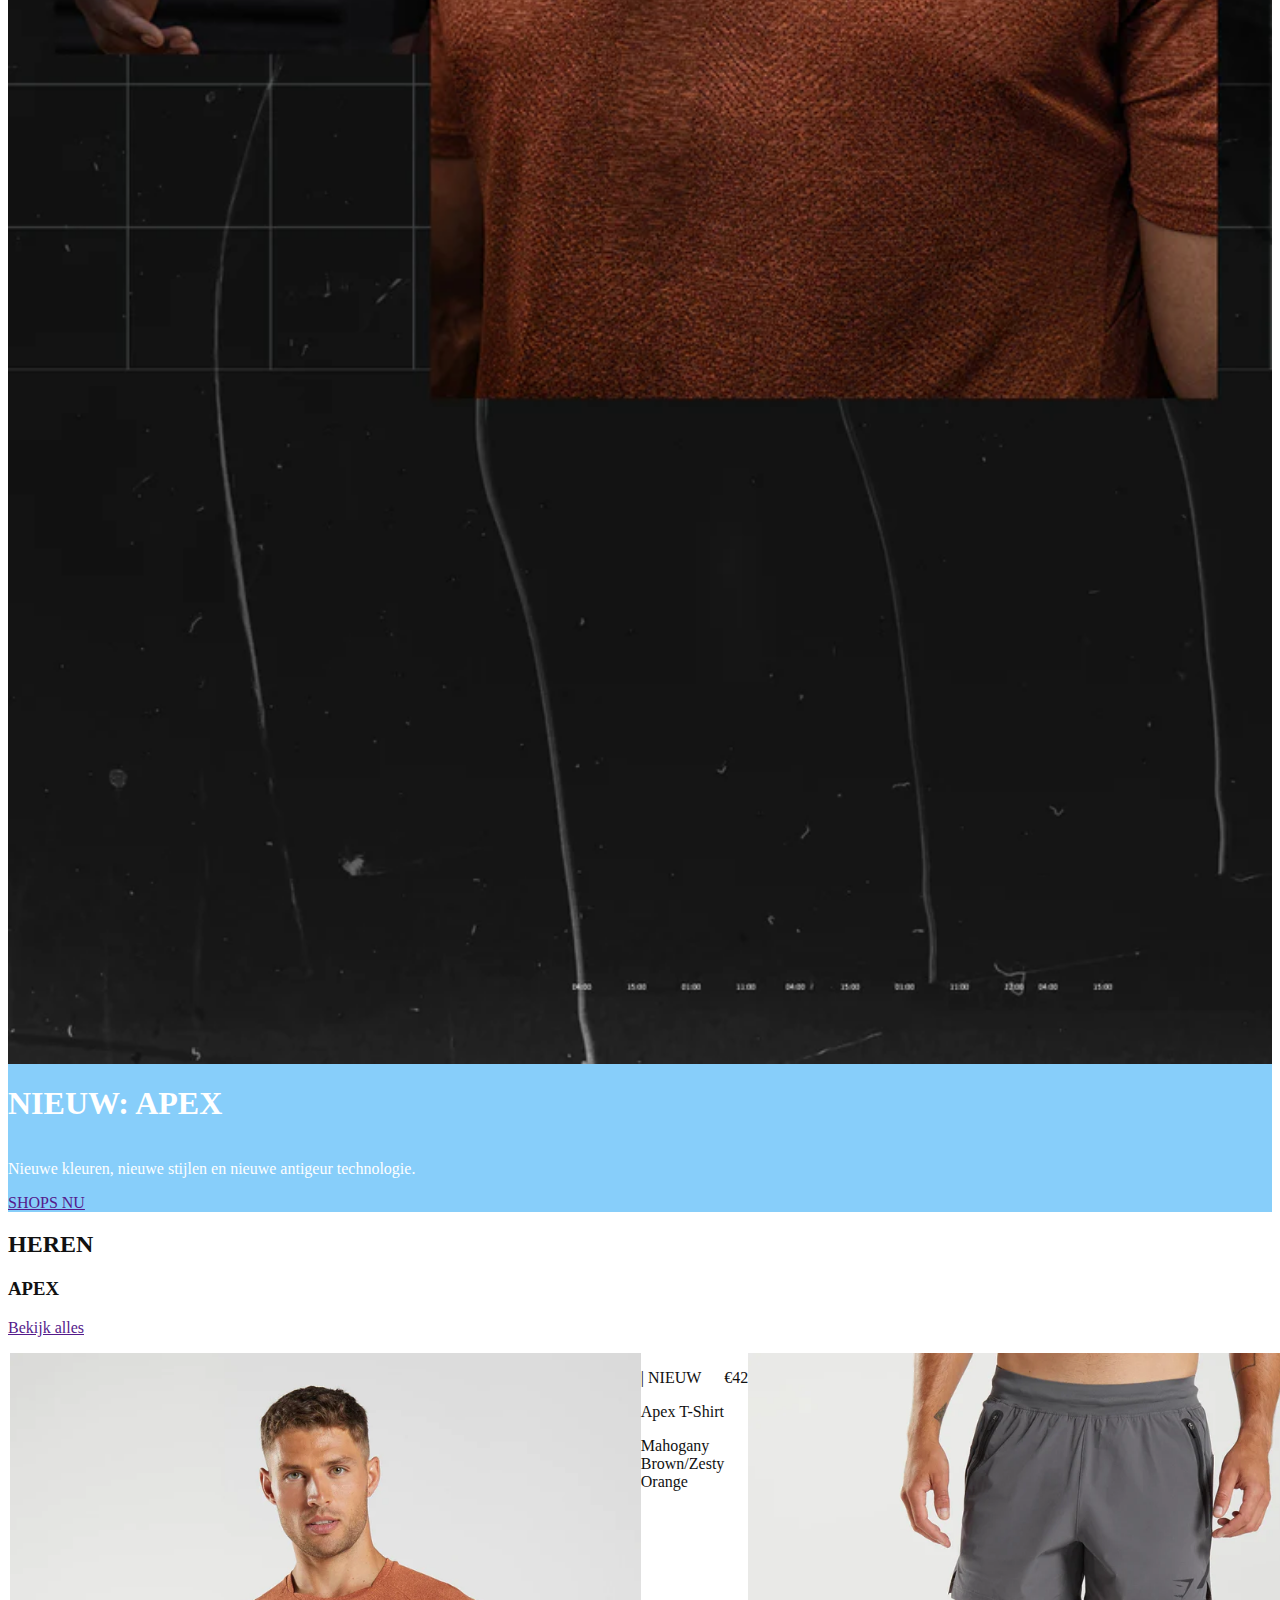
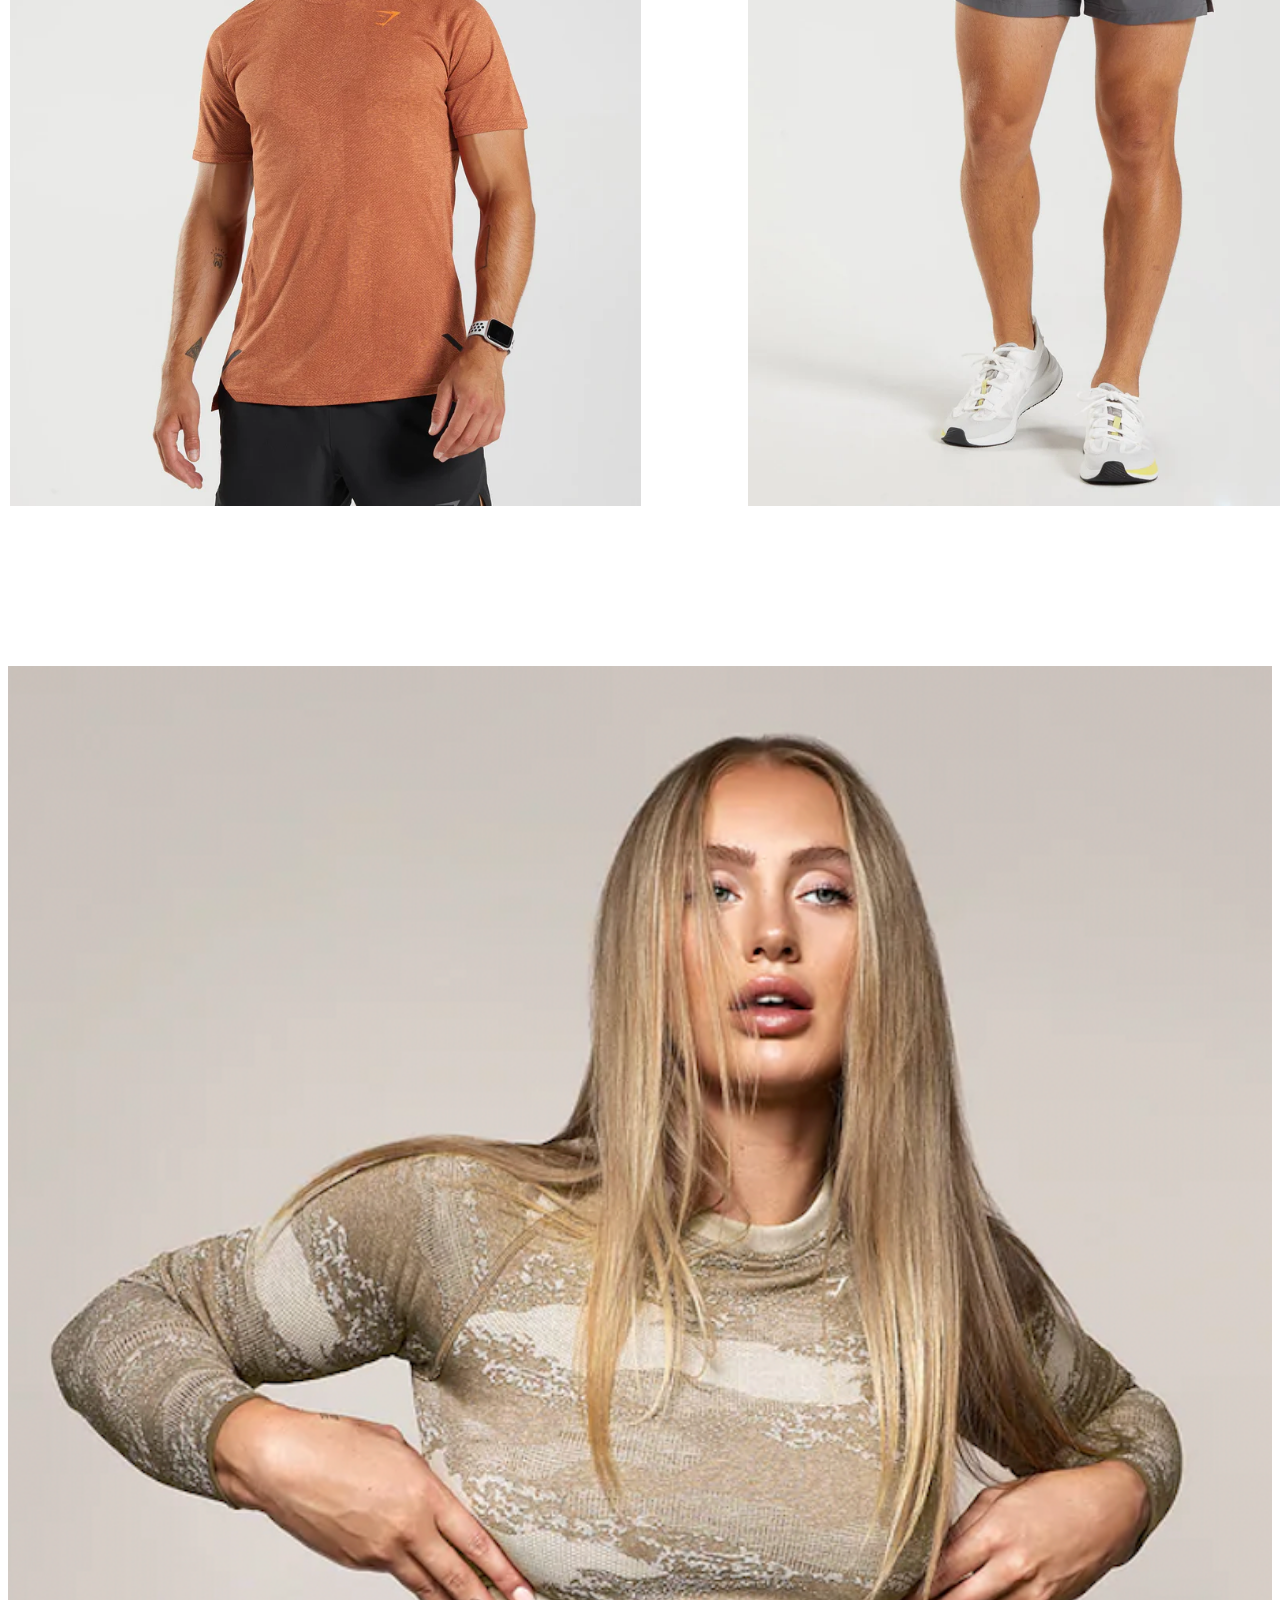
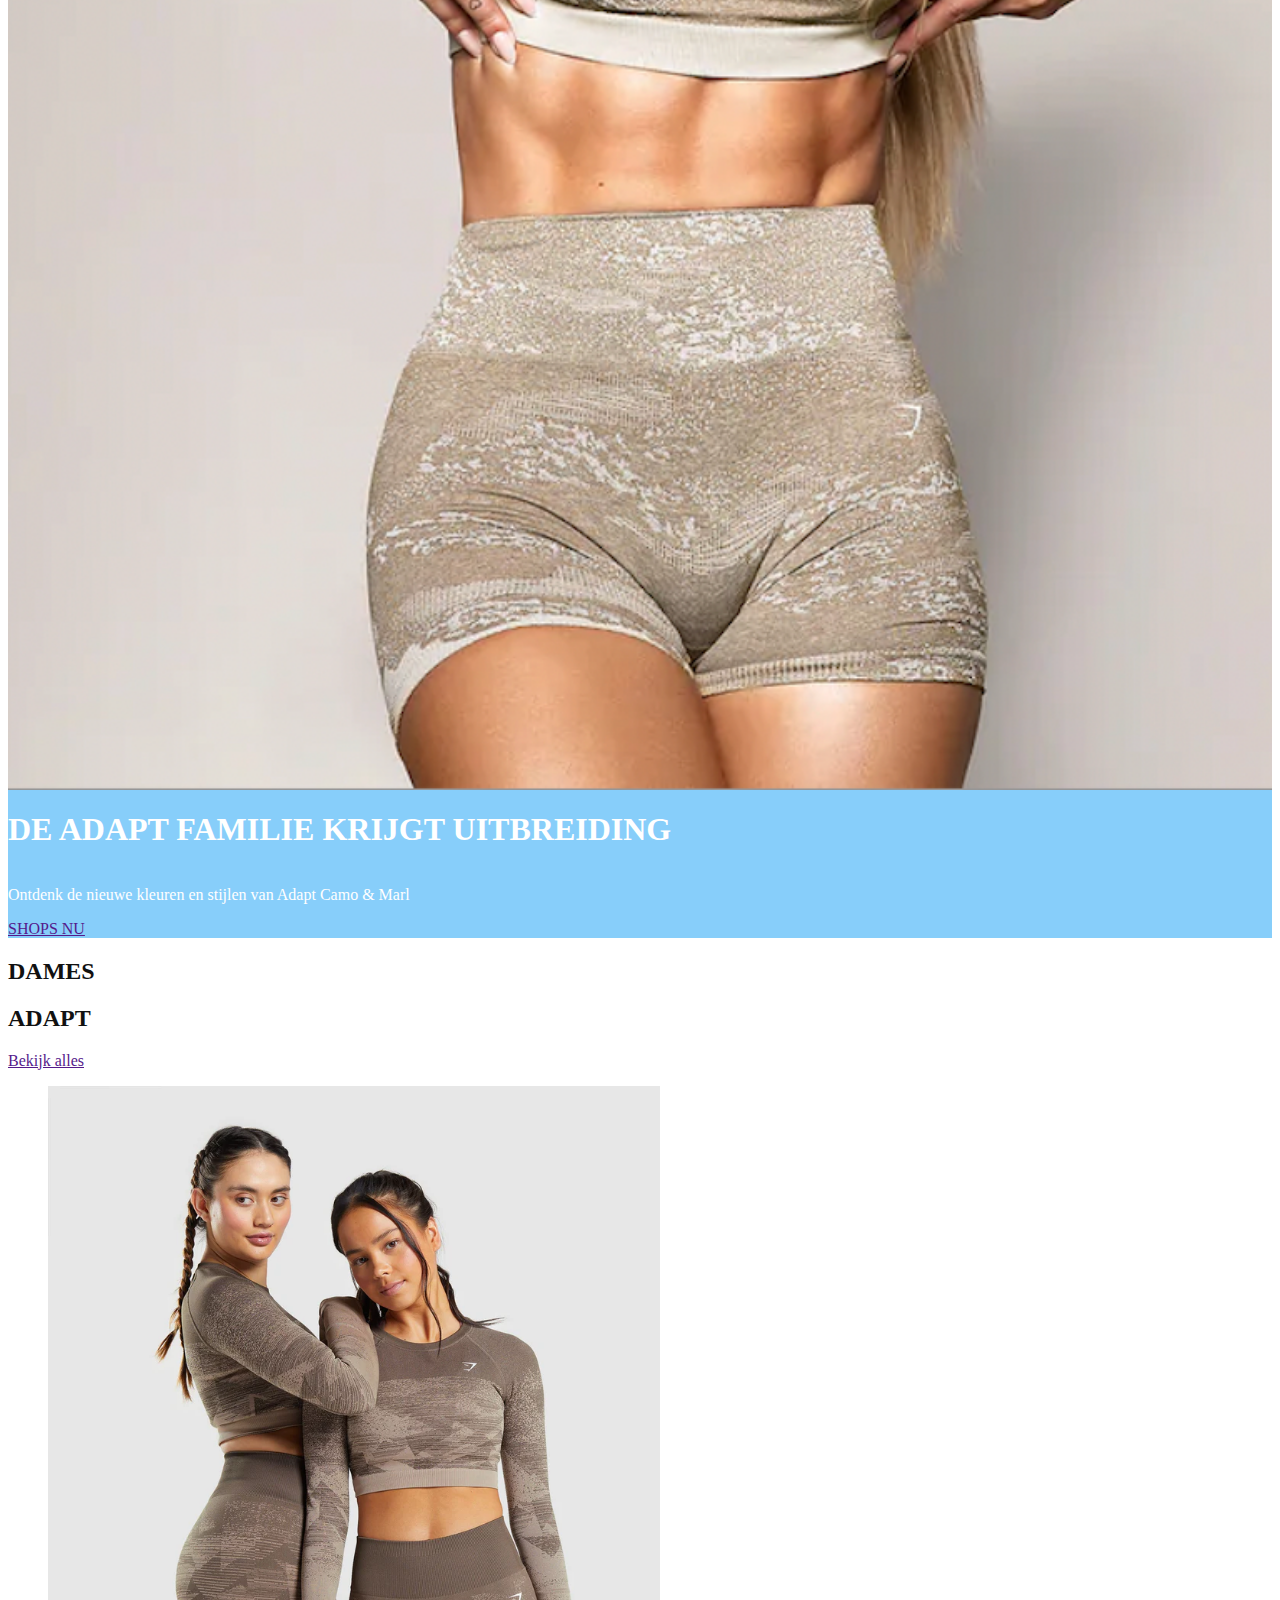
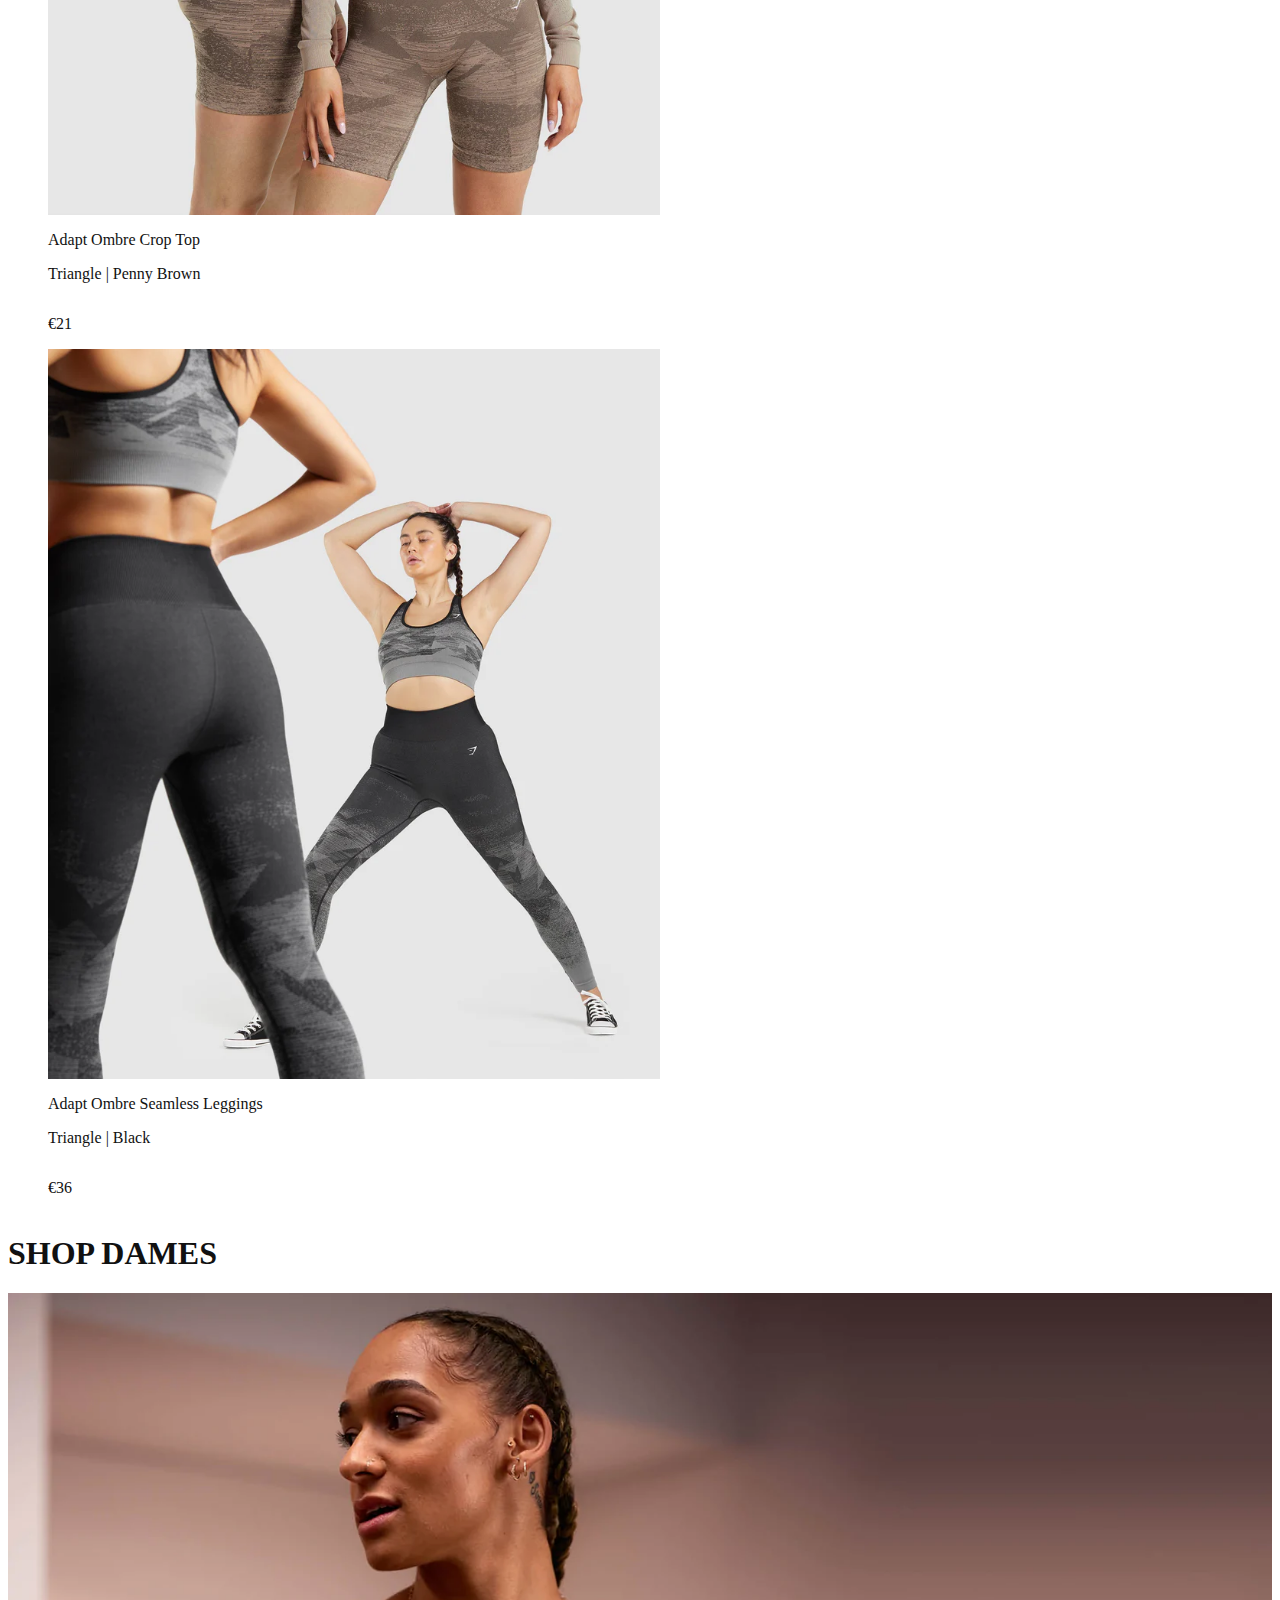
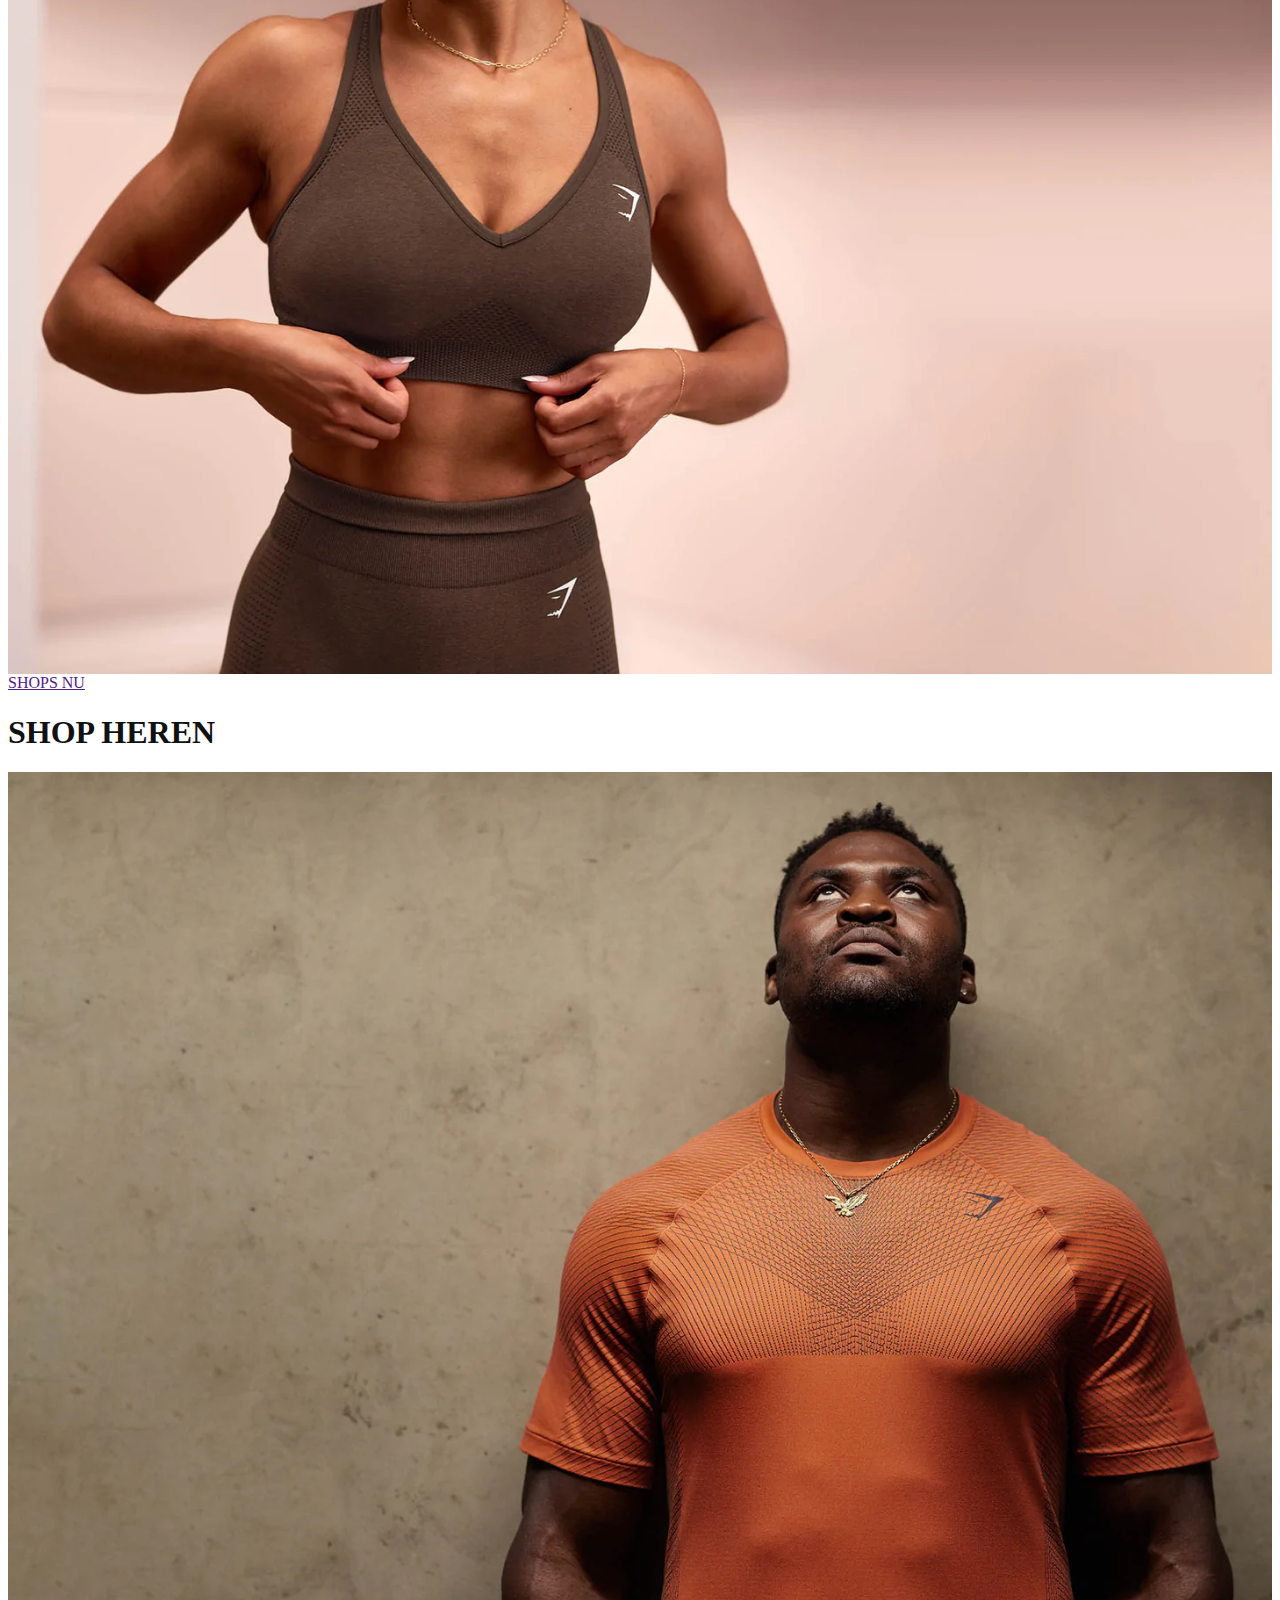
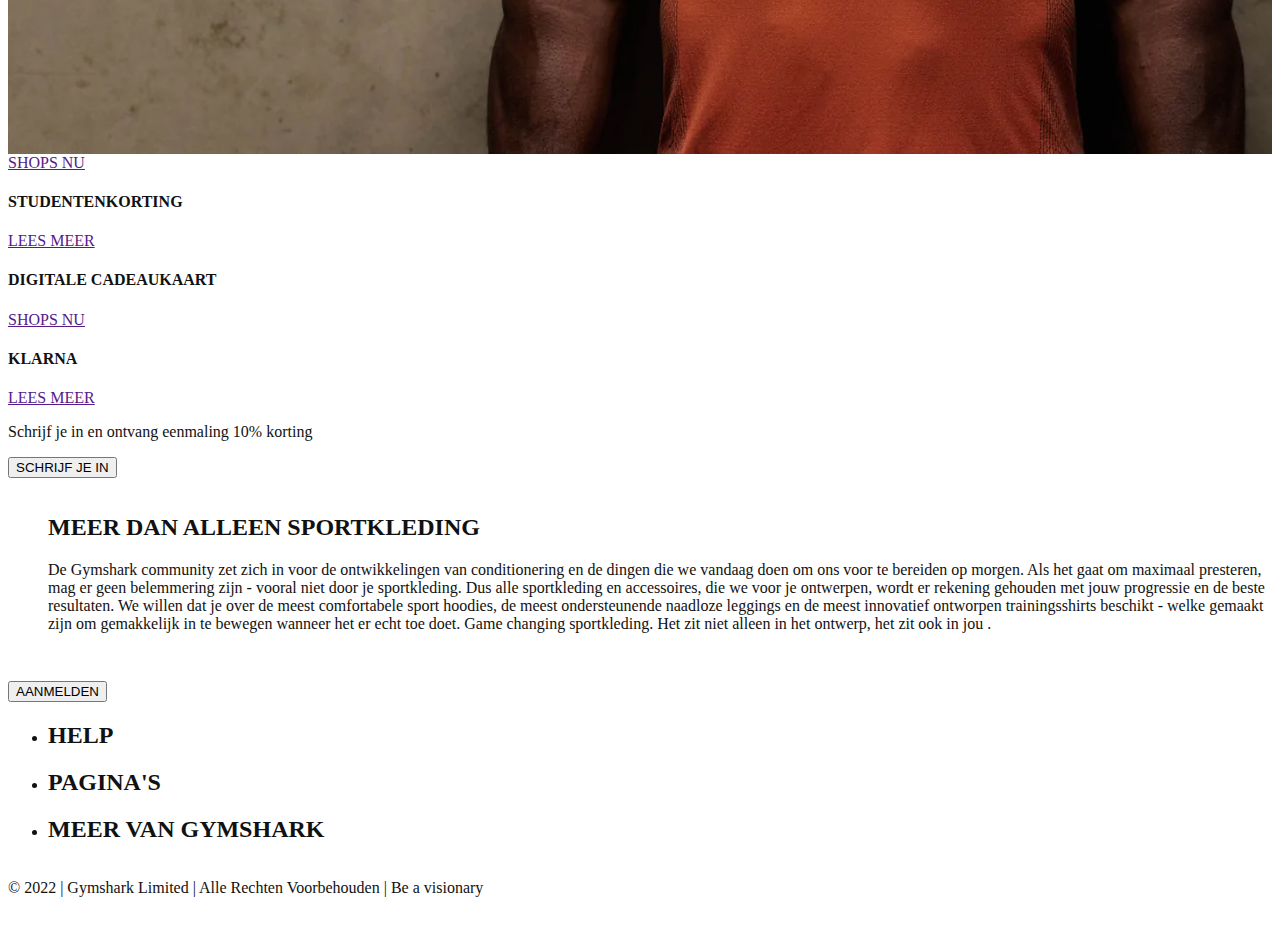
==== commit 5614cbde: "Add files via upload" ====
--- a/index.html
+++ b/index.html
@@ -32,7 +32,8 @@
         </section>
 
         <section>
-            <img src="images/tenYearsStrong.jpg" alt="">
+            <!--<img src="images/tenYearsStrong.jpg" alt="">-->
+            <img src="images/10_Years_Strong.jpg" alt="">
             <h1>2012-2022 TEN YEARS STRONG</h1>
             <p>In 10 jaar kan er veel gebeuren...</p>
             <a href="">SHOPS DAMES</a>
@@ -40,6 +41,7 @@
         </section> 
 
         <section>
+            <img src="images/nieuw_APEX.jpg" alt="">
             <h1>NIEUW: APEX</h1>
             <p>Nieuwe kleuren, nieuwe stijlen en nieuwe antigeur technologie.</p>
             <a href="">SHOPS NU</a>
@@ -65,7 +67,7 @@
         </section> 
 
         <section>
-         
+            <img src="images/adapt_familie.jpg" alt="">
             <h1>DE ADAPT FAMILIE KRIJGT UITBREIDING</h1>
             <P>Ontdenk de nieuwe kleuren en stijlen van Adapt Camo & Marl</P>
             <a href="">SHOPS NU</a>
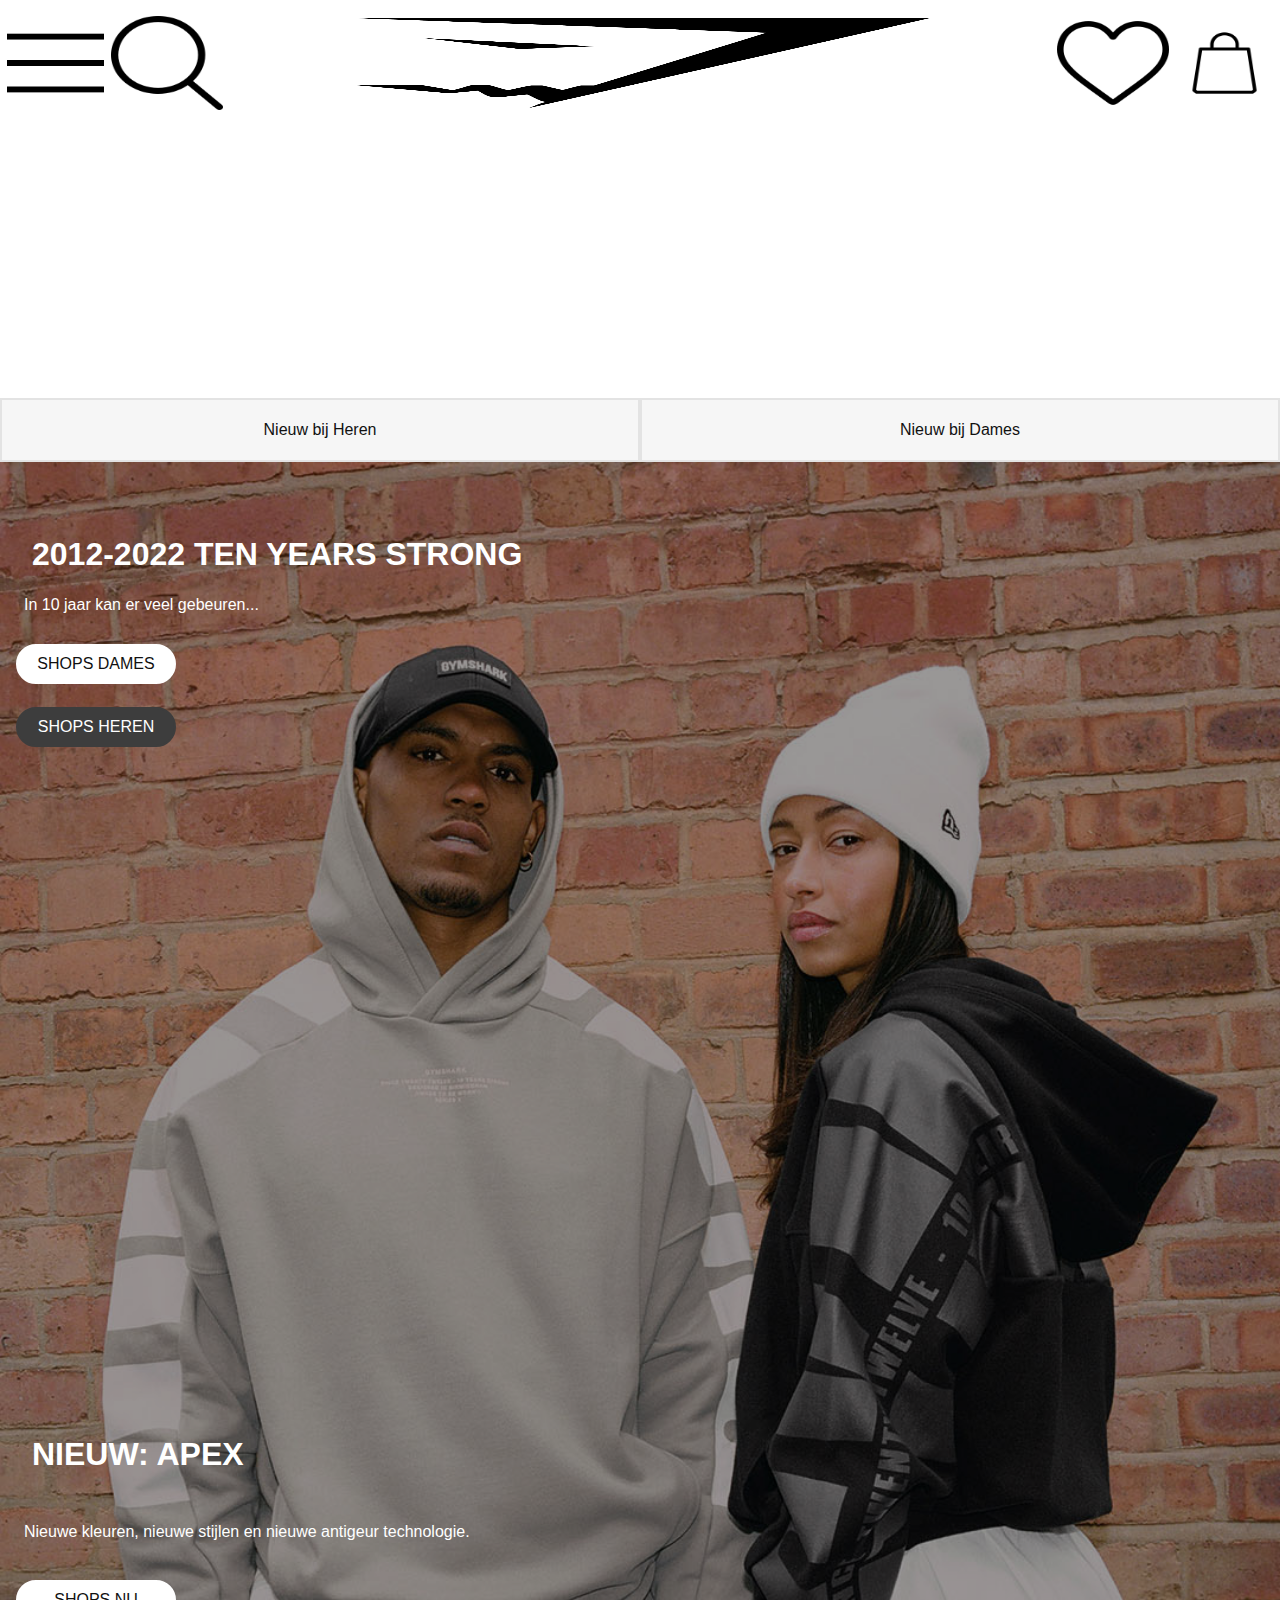
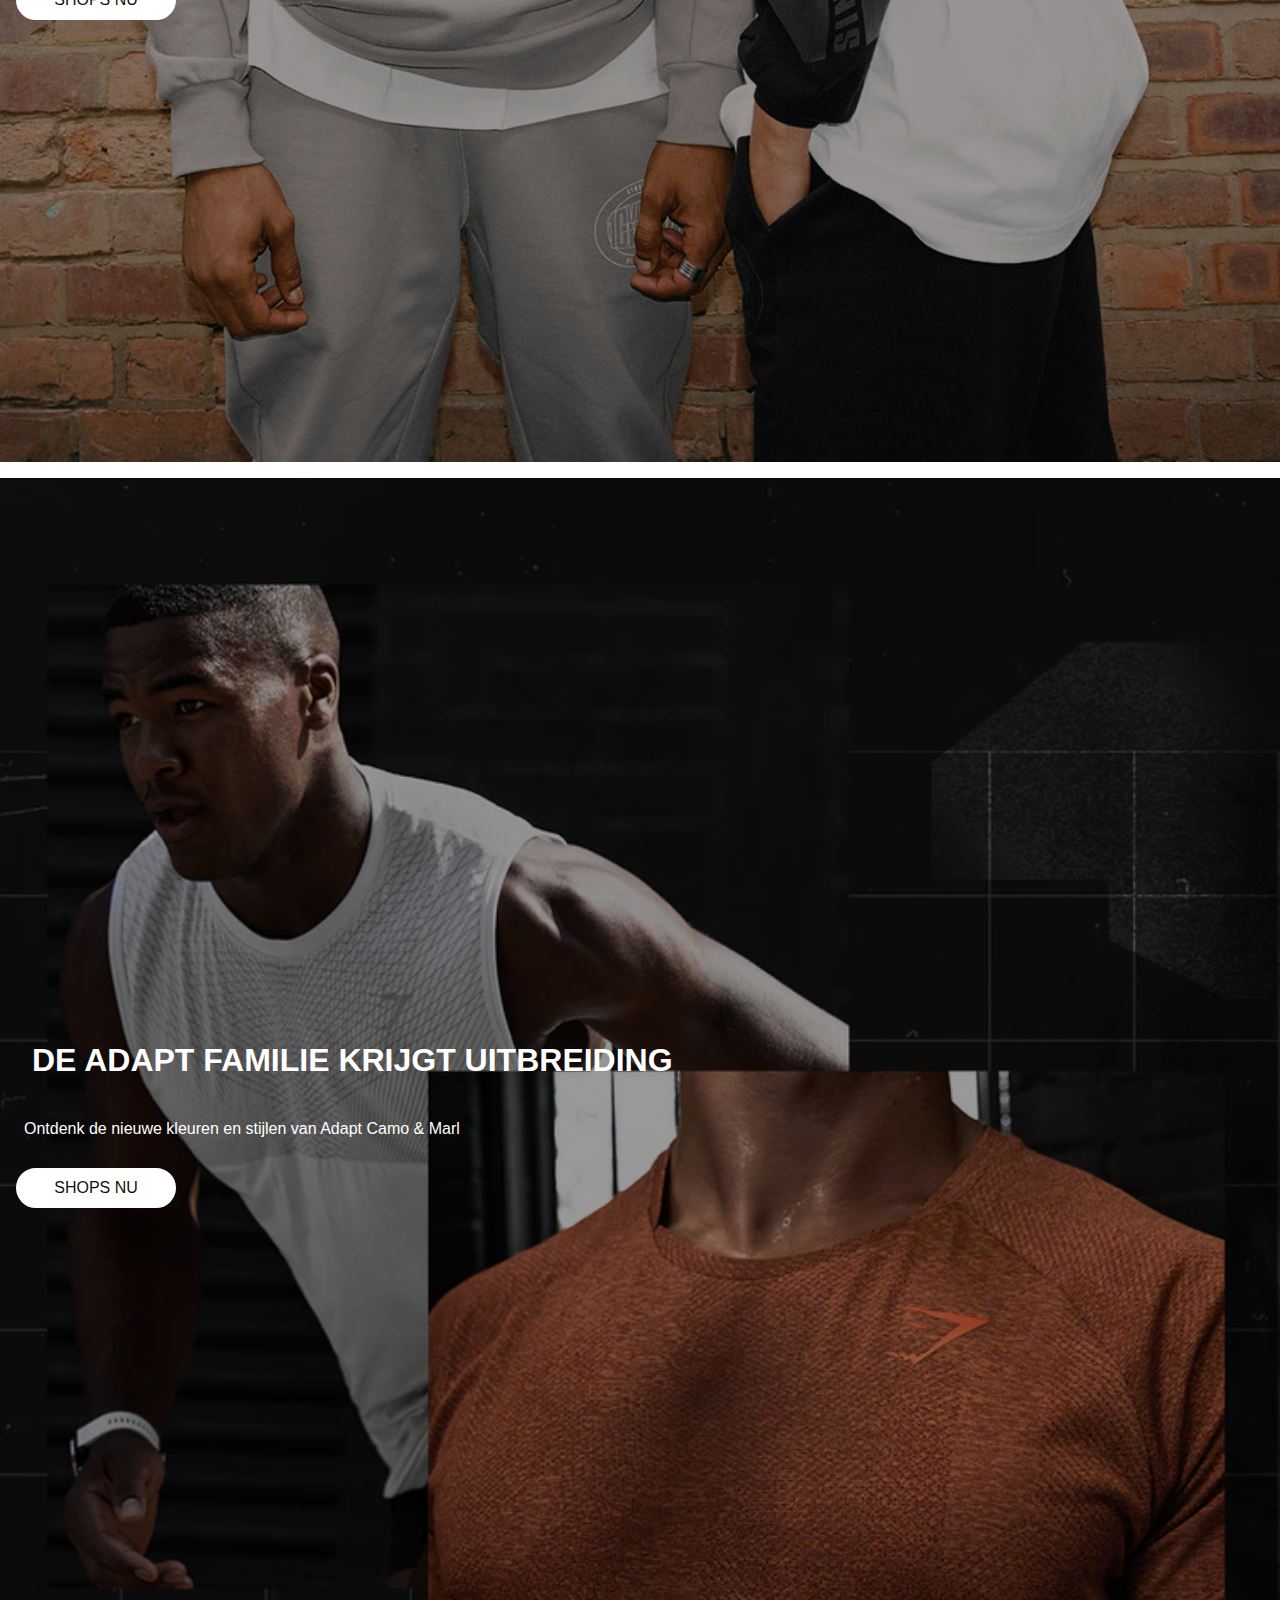
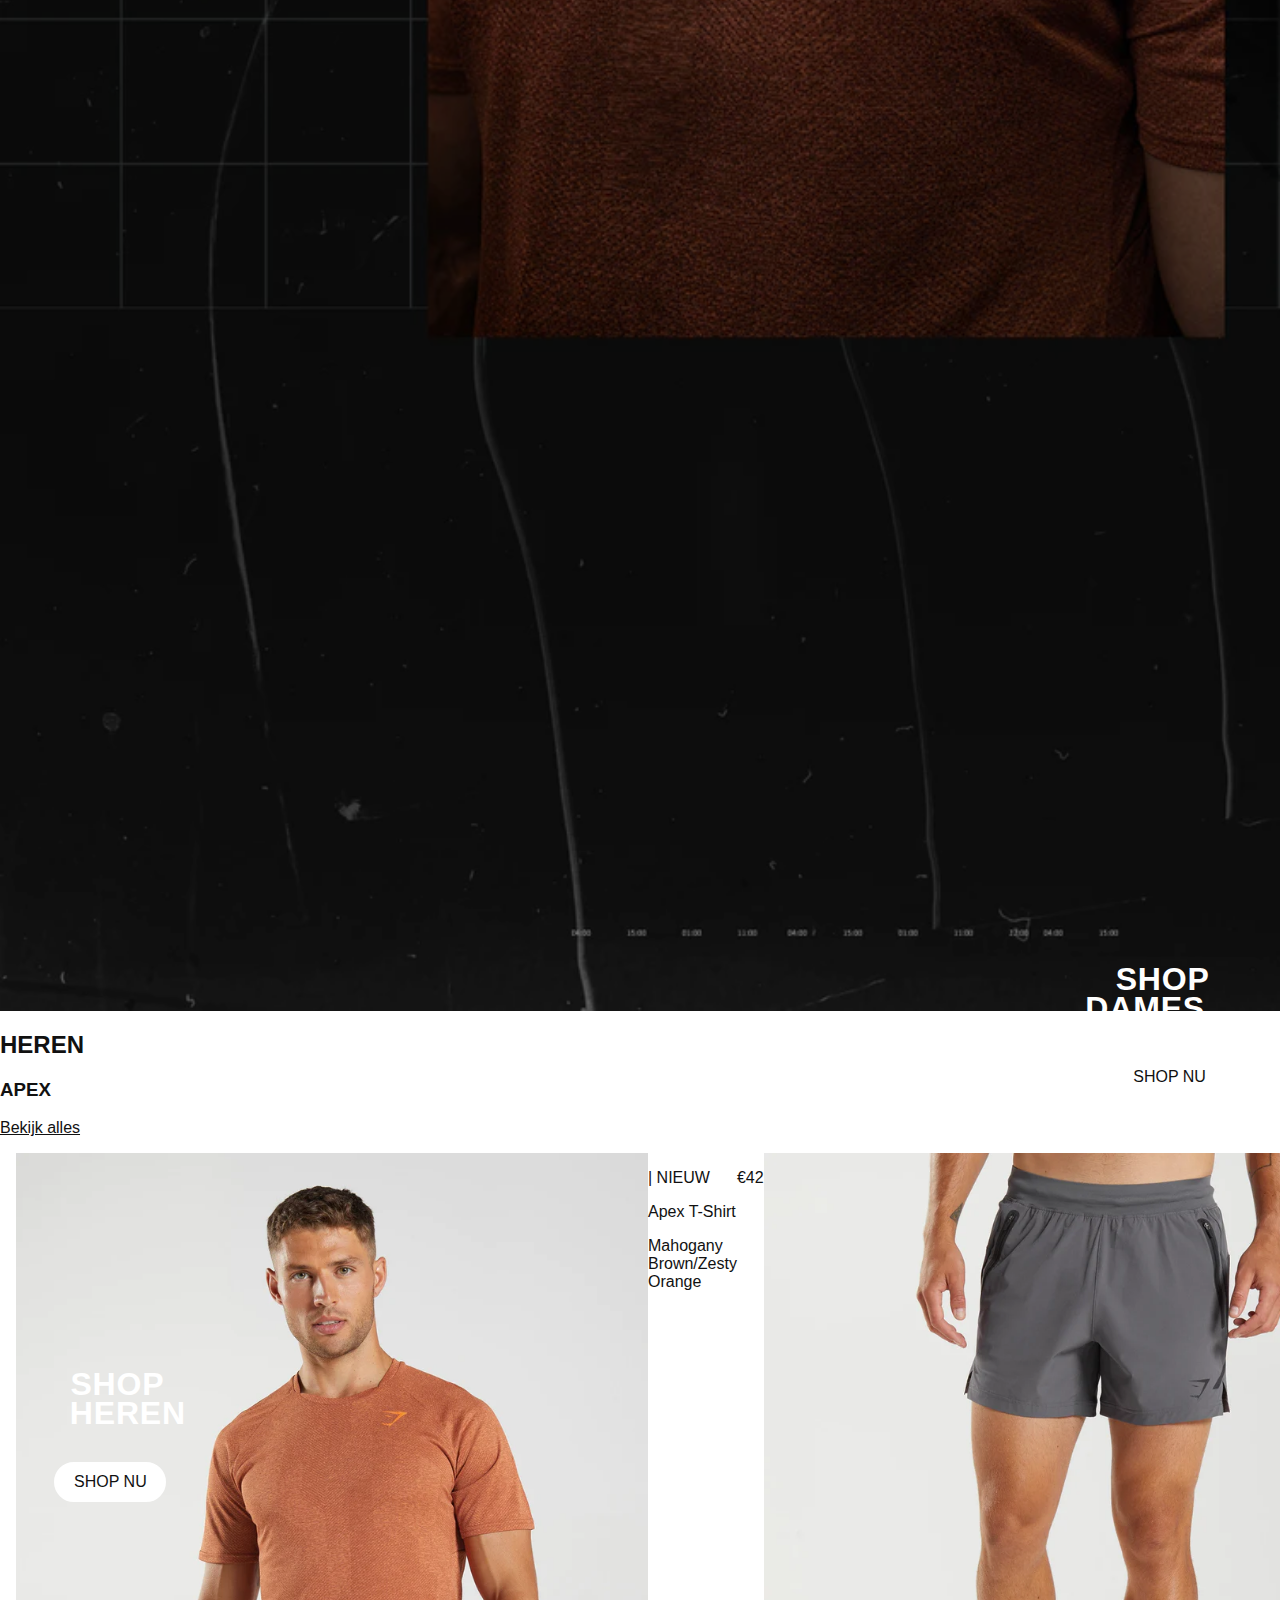
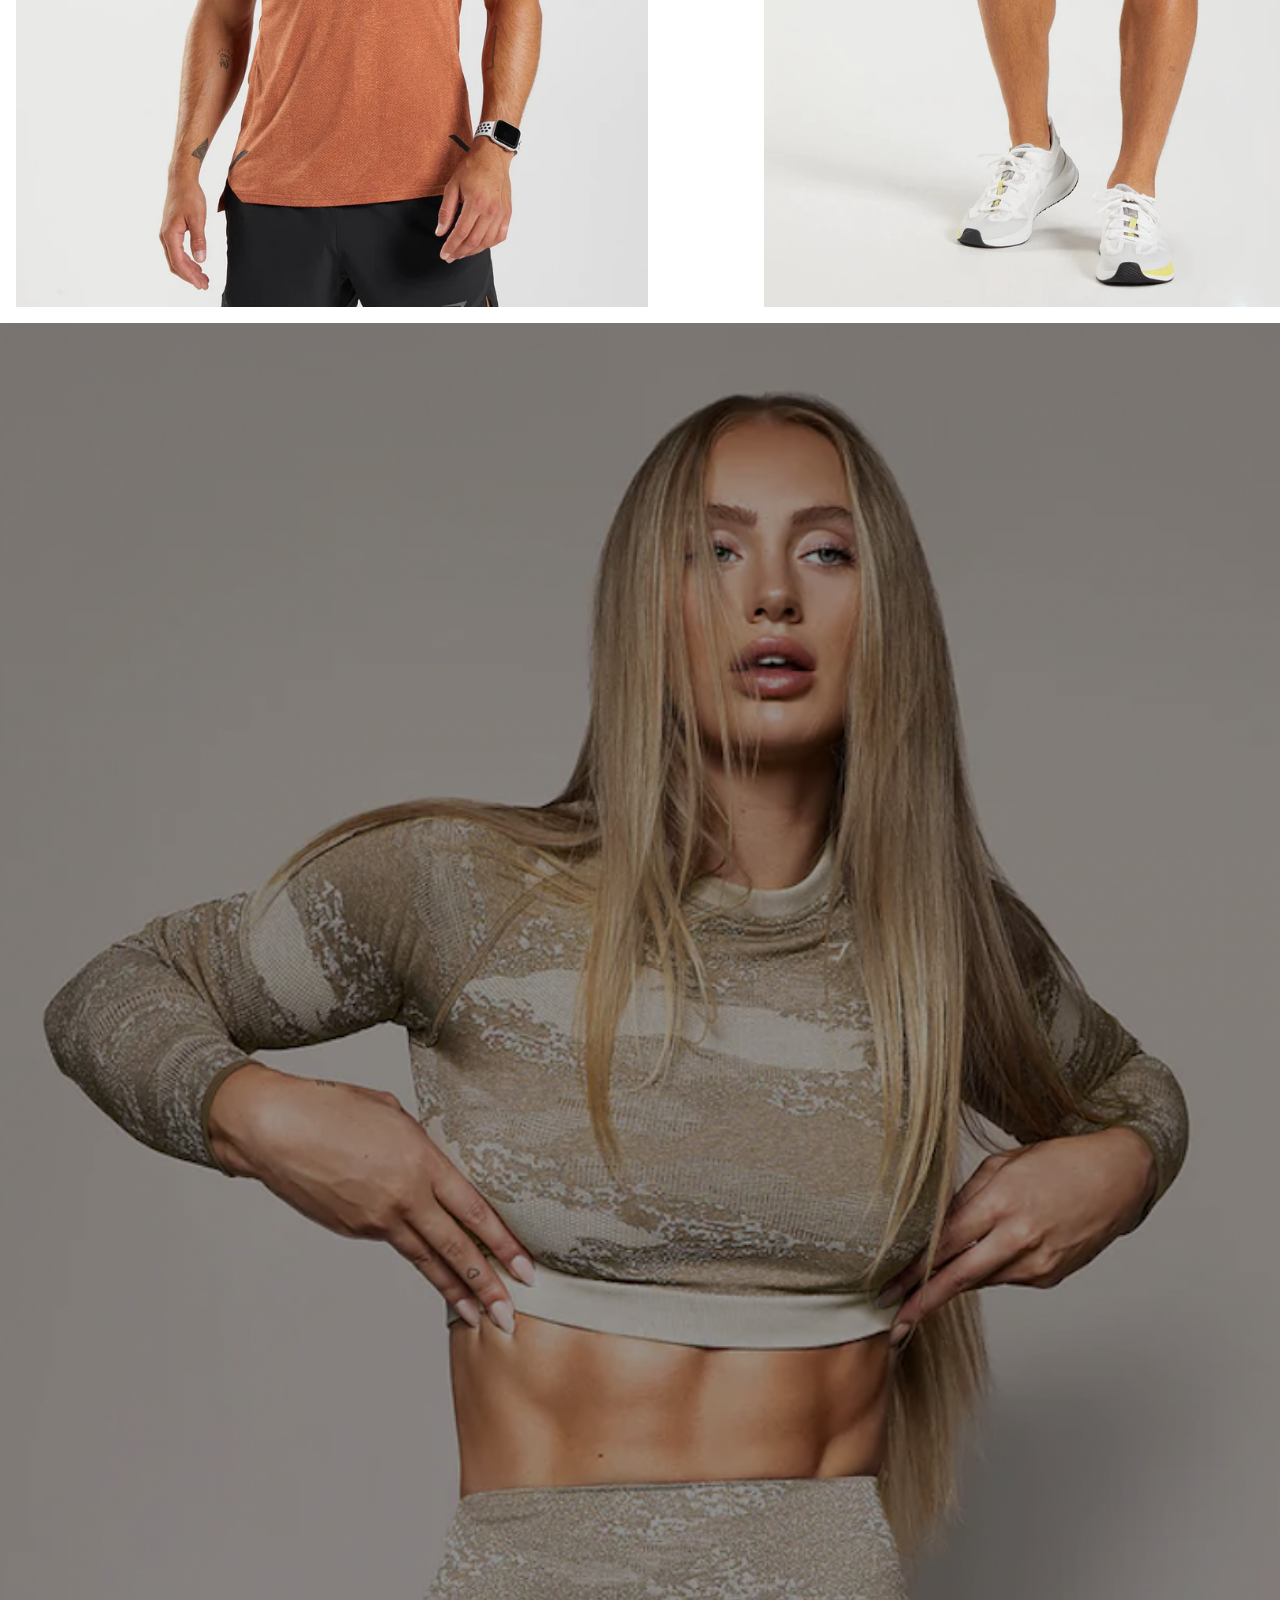
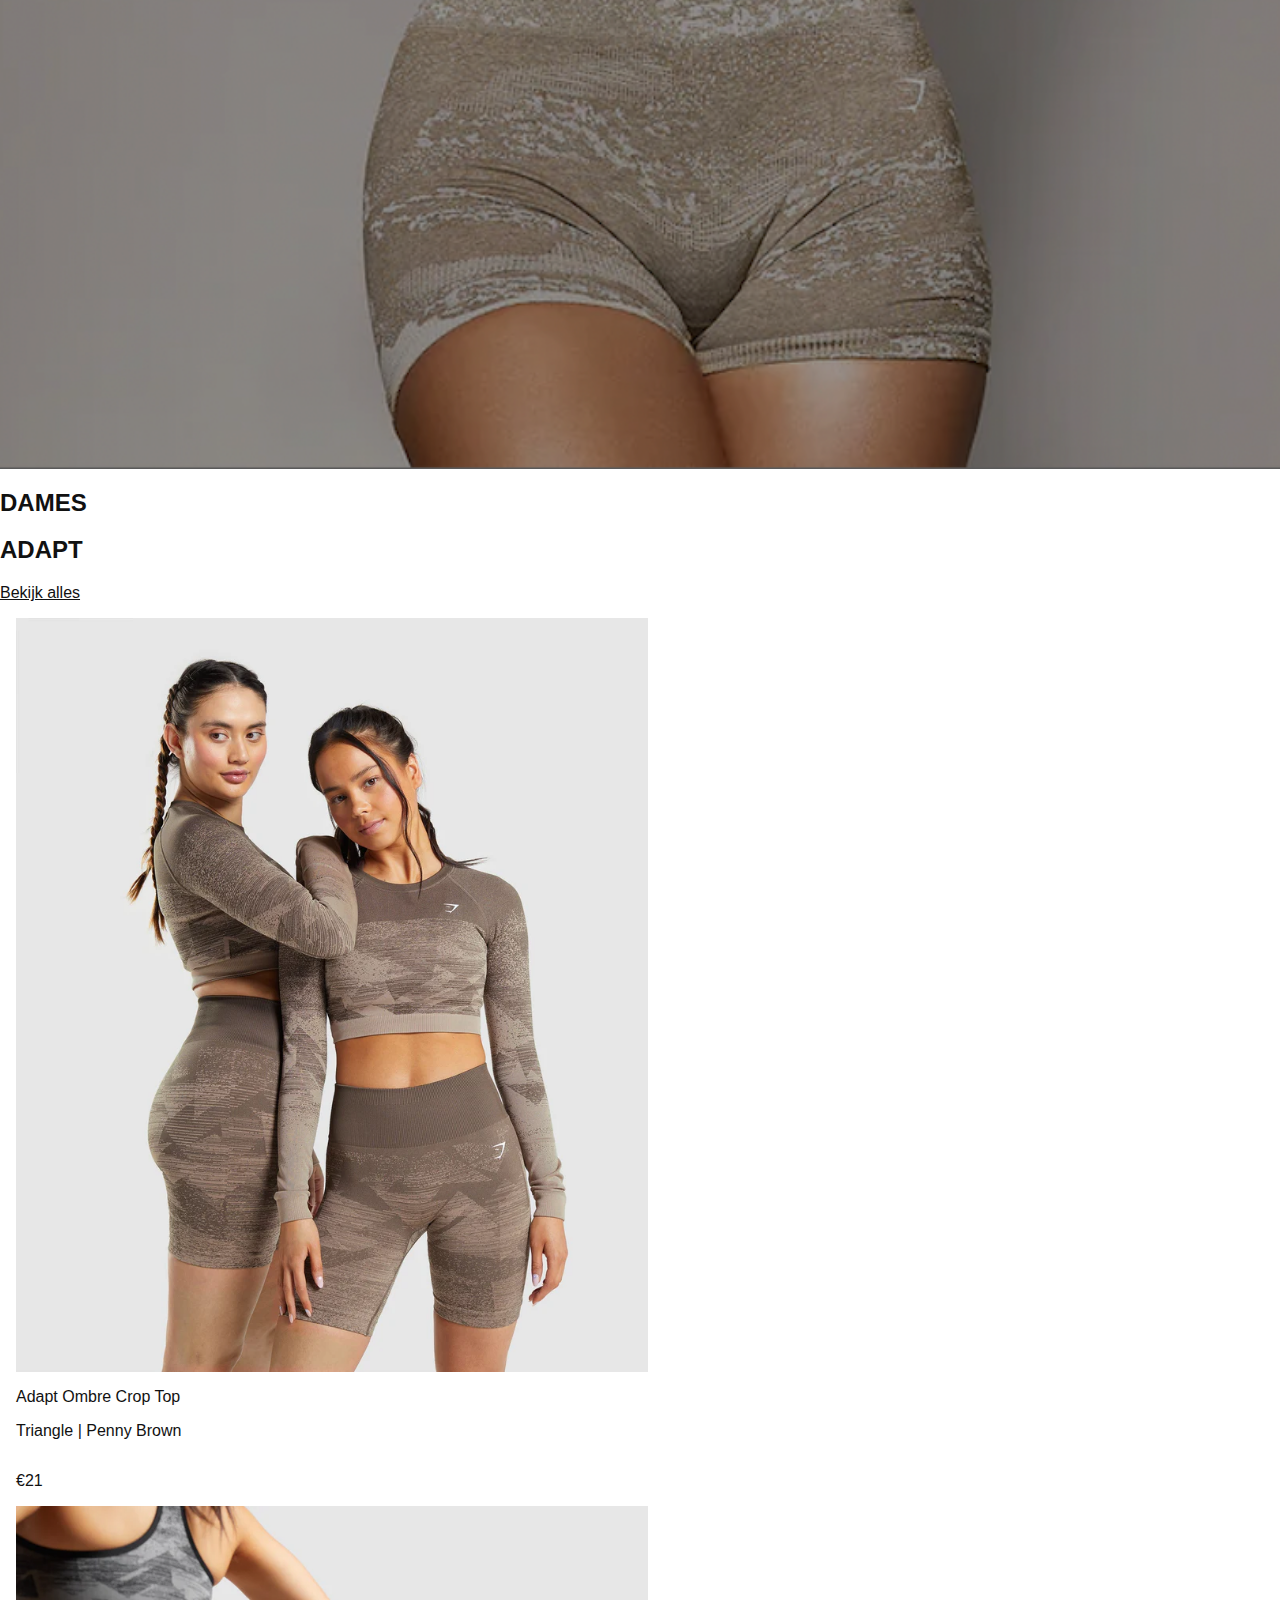
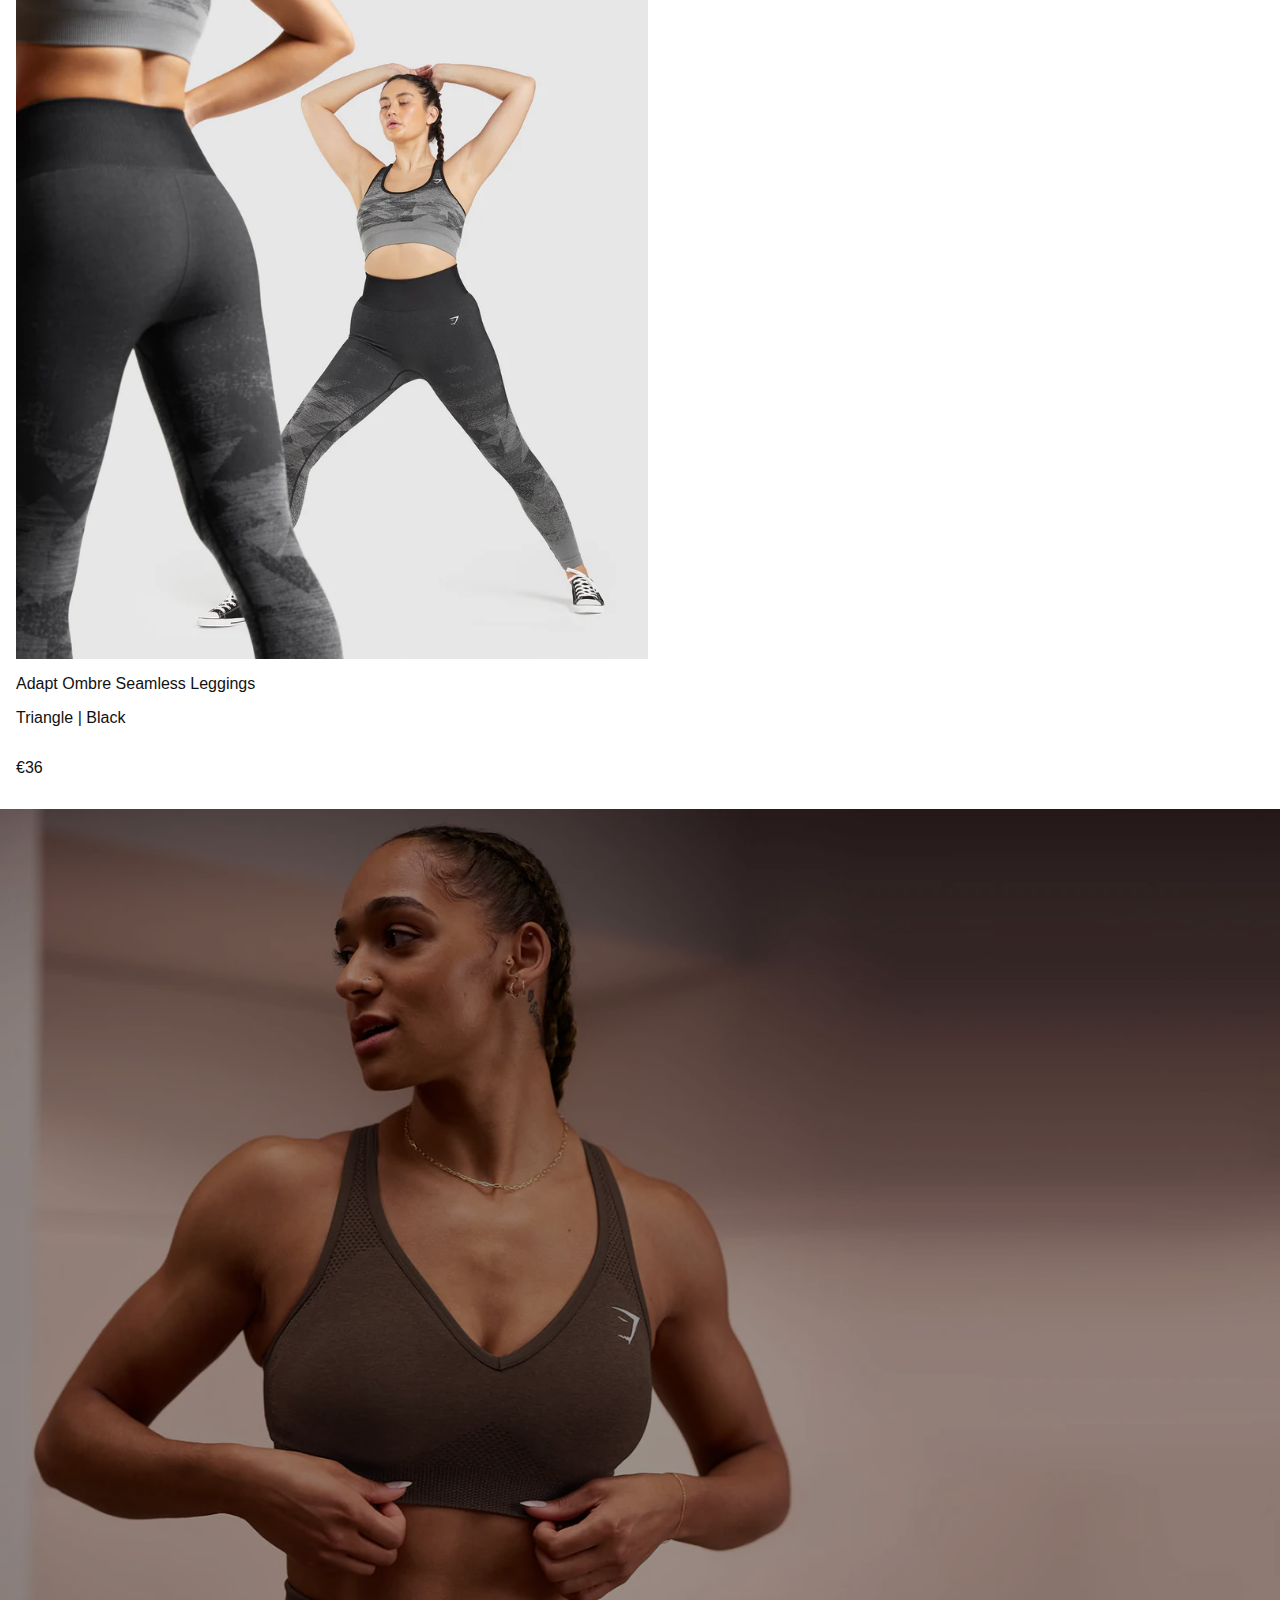
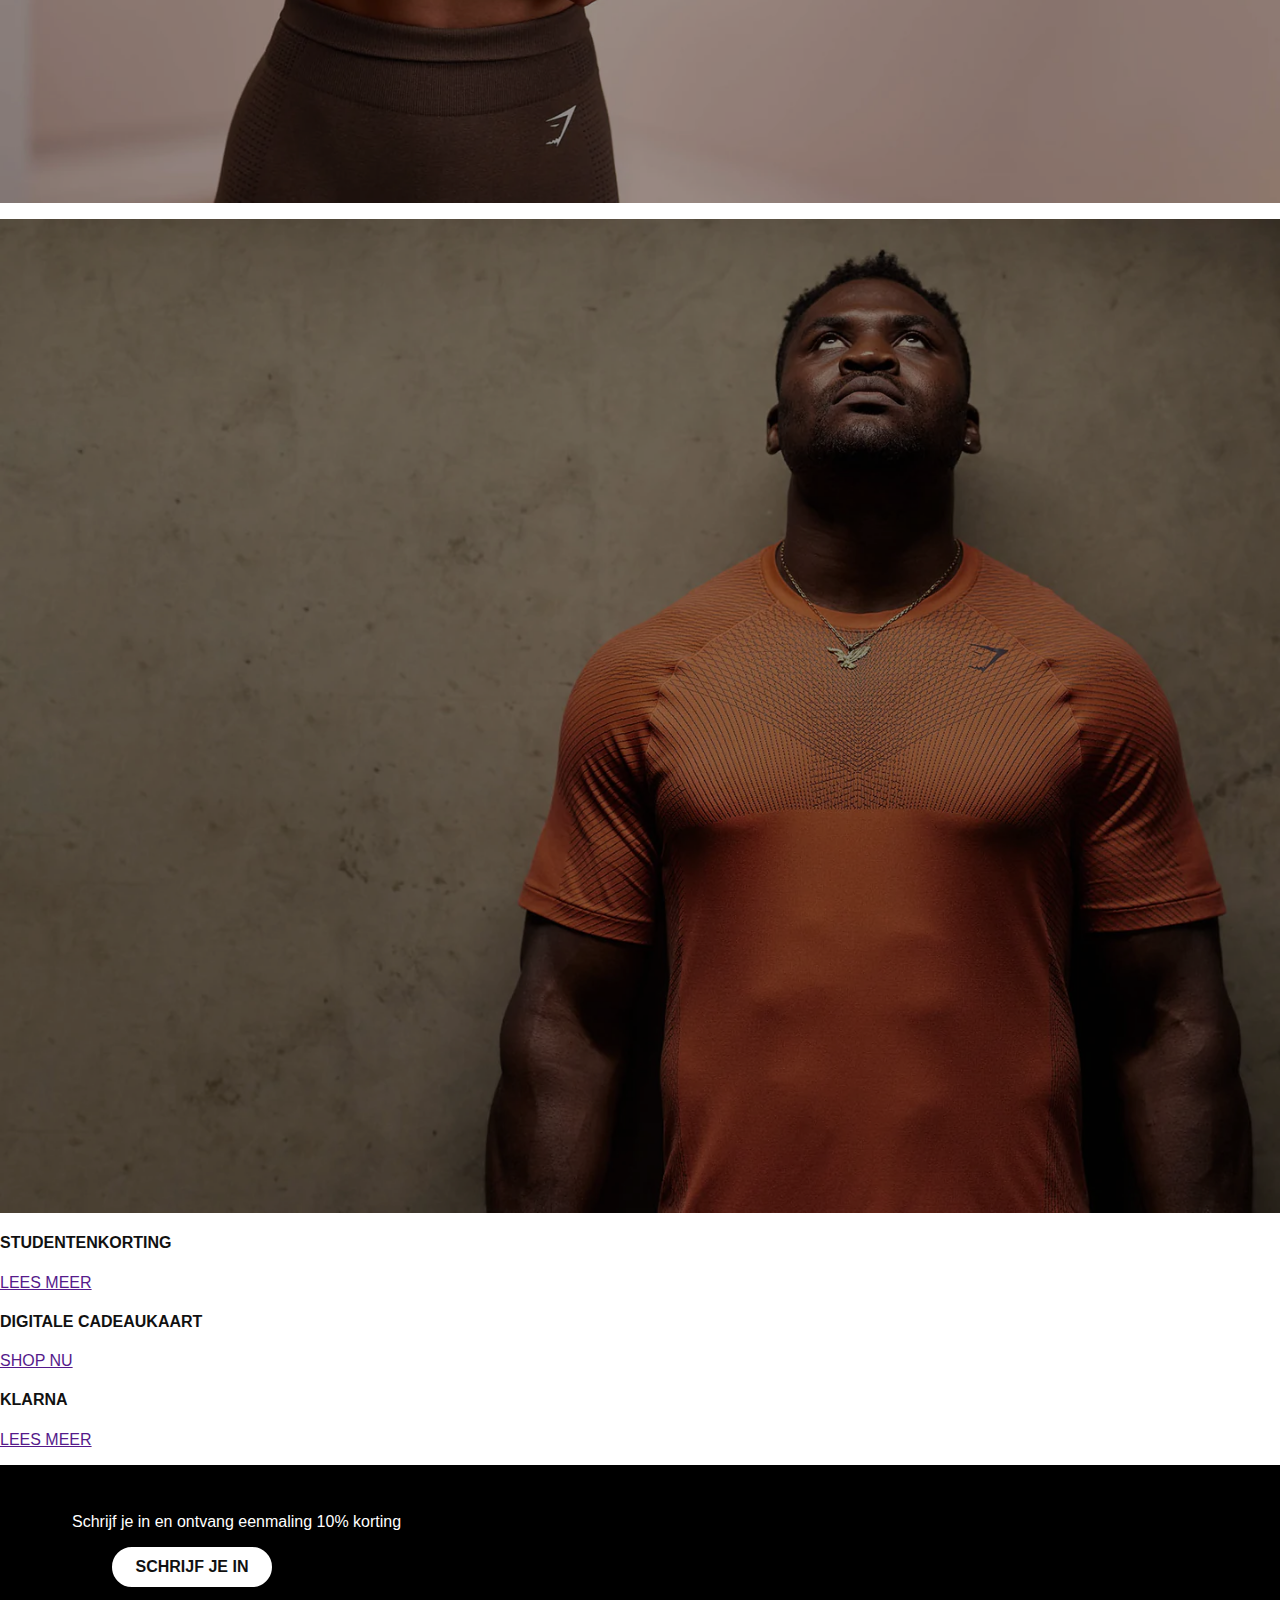
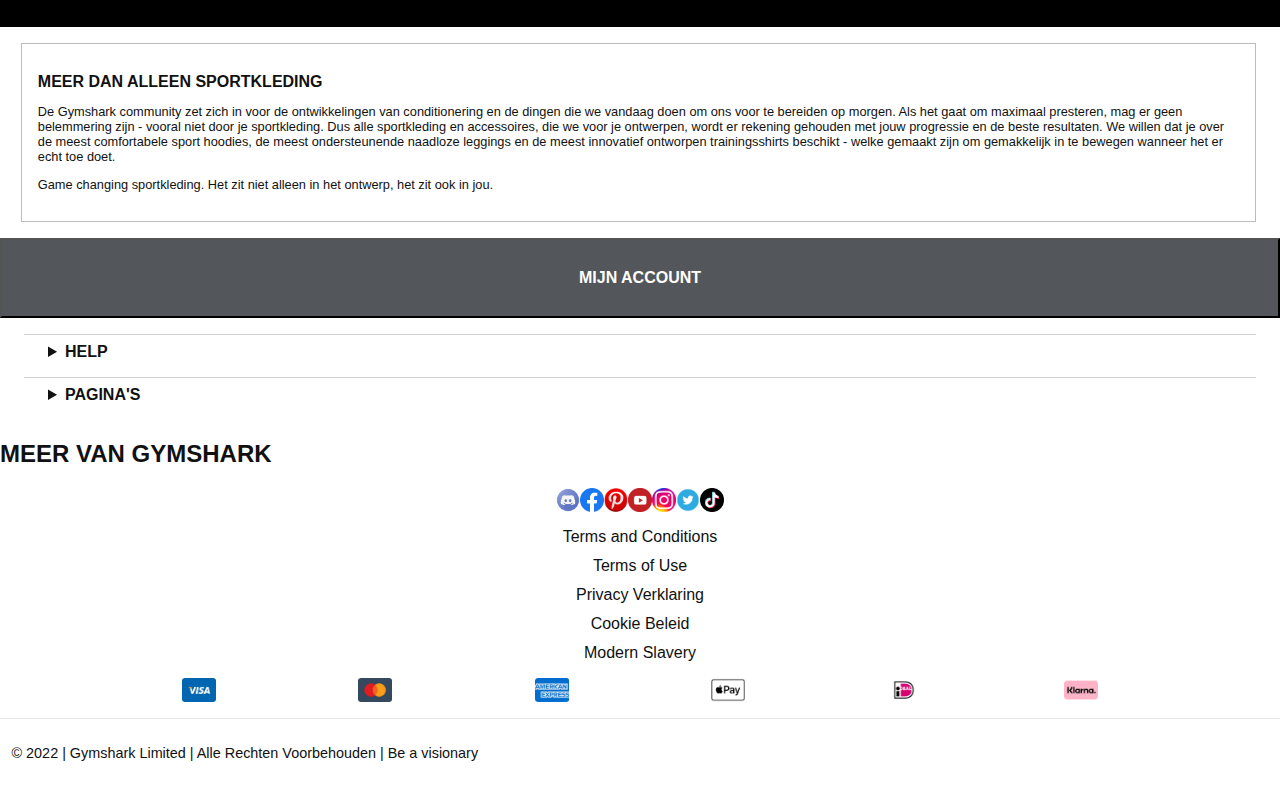
==== commit 83a44897: "Add files via upload" ====
--- a/index.html
+++ b/index.html
@@ -75,8 +75,7 @@
 
         <section>
 			<!--met span de 2 kopjes onder elkaar zetten-->
-			<h2>DAMES</h2> 
-			<h2>ADAPT</h2>
+			<h2>DAMES <span>ADAPT</span></h2>
             <a href="">Bekijk alles</a>
 
             <ul>
@@ -92,15 +91,15 @@
         </section> 
 
         <section>
-            <h1>SHOP DAMES</h1>
+            <h1>SHOP <span>DAMES</span></h1>
 			<img src="images/shopDames.jpg" alt="">
-            <a href="">SHOPS NU</a>
-        </section> 
-
-        <section>
-            <h1>SHOP HEREN</h1>
+            <a href="">SHOP NU</a>
+        </section> 
+
+        <section>
+            <h1>SHOP <span>HEREN</span></h1>
 			<img src="images/shopHeren.jpg" alt="">
-			<a href="">SHOPS NU</a>
+			<a href="">SHOP NU</a>
         </section> 
 
         <section>
@@ -112,7 +111,7 @@
 		<section>
             <h4>DIGITALE CADEAUKAART</h4>
 			<img src="" alt=""> 
-            <a href="">SHOPS NU</a>
+            <a href="">SHOP NU</a>
         </section> 
 
 		<section>
@@ -123,26 +122,68 @@
 
         <section>
             <p>Schrijf je in en ontvang eenmaling 10% korting</p>
-            <a> <button>SCHRIJF JE IN</button>
-        </section> 
-
-        <section>
-            <ul>
-                <h2>MEER DAN ALLEEN SPORTKLEDING</h2>
-                <p>De Gymshark community zet zich in voor de ontwikkelingen van conditionering en de dingen die we vandaag doen om ons voor te bereiden op morgen. Als het gaat om maximaal presteren, mag er geen belemmering zijn - vooral niet door je sportkleding. Dus alle sportkleding en accessoires, die we voor je ontwerpen, wordt er rekening gehouden met jouw progressie en de beste resultaten. We willen dat je over de meest comfortabele sport hoodies, de meest ondersteunende naadloze leggings en de meest innovatief ontworpen trainingsshirts beschikt - welke gemaakt zijn om gemakkelijk in te bewegen wanneer het er echt toe doet.
-
-					Game changing sportkleding. Het zit niet alleen in het ontwerp, het zit ook in jou .</p>
-            </ul>
-        </section> 
-
-		<button>AANMELDEN</button>
+            <button>SCHRIJF JE IN</button>
+        </section> 
+
+        <section>
+            <h2>MEER DAN ALLEEN SPORTKLEDING</h2>
+            <p>De Gymshark community zet zich in voor de ontwikkelingen van conditionering en de dingen die we vandaag doen om ons voor te bereiden op morgen. Als het gaat om maximaal presteren, mag er geen belemmering zijn - vooral niet door je sportkleding. Dus alle sportkleding en accessoires, die we voor je ontwerpen, wordt er rekening gehouden met jouw progressie en de beste resultaten. We willen dat je over de meest comfortabele sport hoodies, de meest ondersteunende naadloze leggings en de meest innovatief ontworpen trainingsshirts beschikt - welke gemaakt zijn om gemakkelijk in te bewegen wanneer het er echt toe doet.</p>
+			<p>Game changing sportkleding. Het zit niet alleen in het ontwerp, het zit ook in jou.</p>
+        </section> 
+
+		<button>MIJN ACCOUNT</button>
 
         <footer>
-			<ul>
-				<li> <h2>HELP</h2> </li> <!--details en summary-->
-				<li> <h2>PAGINA'S</h2> </li>
-				<li> <h2>MEER VAN GYMSHARK</h2> </li>
-			</ul>
+            <details>
+                <summary>HELP</summary>
+                    <ul>
+                        <li><a href="">FAQ</a></li>
+                        <li><a href="">Leveringen & Retouren</a></li>
+                        <li><a href="">Retour Aanvragen</a></li>
+                        <li><a href="">Bestellingen</a></li>
+                        <li><a href="">Namaak Indienen</a></li>
+                    </ul>
+            </details>
+
+            <details>
+                <summary>PAGINA'S</summary>
+                    <ul>
+                        <li><a href="">Gymshark Central</a></li>
+                        <li><a href="">Banen</a></li>
+                        <li><a href="">Over Ons</a></li>
+                        <li><a href="">Studentenkorting</a></li>
+                        <li><a href="">Factory List</a></li>
+                    </ul>
+            </details>
+
+            <h2>MEER VAN GYMSHARK</h2>
+
+            <ul>
+                <li><img src="images/discord-icon.jpg" alt=""></li>
+                <li><img src="images/facebook_icon.jpg" alt=""></li>
+                <li><img src="images/pinterest_icon.jpg" alt=""></li>
+                <li><img src="images/youtube_icon.jpg" alt=""></li>
+                <li><img src="images/instagram_icon.jpg" alt=""></li>
+                <li><img src="images/twitter_icon.jpg" alt=""></li>
+                <li><img src="images/tiktok_icon.jpg" alt=""></li>
+            </ul>
+
+            <ul>
+                <li><a href="">Terms and Conditions</a></li>
+                <li><a href="">Terms of Use</a></li>
+                <li><a href="">Privacy Verklaring</a></li>
+                <li><a href="">Cookie Beleid</a></li>
+                <li><a href="">Modern Slavery</a></li>
+            </ul>
+
+            <ul>
+                <li><img src="images/visa-card.jpg" alt=""></li>
+                <li><img src="images/master-card.jpg" alt=""></li>
+                <li><img src="images/amex-card.jpg" alt=""></li>
+                <li><img src="images/applepay-card.jpg" alt=""></li>
+                <li><img src="images/ideal-card-.jpg" alt=""></li>
+                <li><img src="images/klarna-card.jpg" alt=""></li>
+            </ul>
 
 			<!--section gebruiken voor het laatste gedeelte van de footer-->
 			<section>
--- a/styles/style.css
+++ b/styles/style.css
@@ -27,14 +27,27 @@
 body {
   color:var(--color-text);
   background-color:var(--color-background);
+  font-family: Roboto,Helvetica,Arial,sans-serif;
+  width: 100%;
+  height: 100%;
+  margin: 0;
+  padding: 0;
+  overflow-x: hidden;
+}
+
+li { /* Hierdoor zie je de puntjes van mijn list items niet*/
+    list-style: none;
+    padding: 0;
+    margin: 0;
 }
 
 header nav ul{
 	display: flex;
+	margin-bottom: -5.5em;
+	padding-inline-start: 0;
 }
 
 header nav ul li img{
-	display: flex;
 	top: 1em;
 	left: 1em;
 	height: 20%;
@@ -47,12 +60,37 @@
 
 img{
 	display: flex;
-	max-width: 100%;
-}
-
-section:nth-of-type(1), section:nth-of-type(2), section:nth-of-type(3), section:nth-of-type(5){
-	display: flex;
-	margin-bottom: 1em;
+	width: 100%;
+}
+
+section:nth-of-type(1), section:nth-of-type(2), section:nth-of-type(3), section:nth-of-type(5), section:nth-of-type(7), section:nth-of-type(8){
+	display: flex;
+}
+
+section:nth-of-type(2), section:nth-of-type(3), section:nth-of-type(4), section:nth-of-type(5), section:nth-of-type(6), section:nth-of-type(7), section:nth-of-type(8), section:nth-of-type(9), section:nth-of-type(10), section:nth-of-type(11), section:nth-of-type(12), section:nth-of-type(13), footer ul:nth-of-type(2){
+	margin-bottom: 1em; /* witruimte onder de sections waarbij nodig */
+}
+
+section:nth-of-type(2) img, section:nth-of-type(3) img, section:nth-of-type(5) img, section:nth-of-type(7) img, section:nth-of-type(8) img{
+	display: flex;
+	filter: brightness(60%); /* Om de foto donkerder te maken heb ik deze code gebruikt van de site https://developer.mozilla.org/en-US/docs/Web/CSS/filter-function/brightness*/
+}
+
+section:nth-of-type(2) h1:nth-of-type(1), section:nth-of-type(2) p:nth-of-type(1), section:nth-of-type(5) h1:nth-of-type(1), section:nth-of-type(5) p:nth-of-type(1){
+	margin-right: 1em;
+	color: white; 
+} /* zelfde opmaak voor de sections margin-right en de color white voor de tekst */
+
+section:nth-of-type(2) a, section:nth-of-type(3) a, section:nth-of-type(5) a,  section:nth-of-type(7) a,  section:nth-of-type(8) a, section:nth-of-type(12) button{
+	display: flex;
+	position: absolute;
+	justify-content: center;
+	align-items: center;
+	text-decoration: none;
+	width: 10em;
+	height: 2.5em;
+	margin-left: 2.5em;
+	color: white;
 }
 
 /*vormgeving, section 1 over ten years strong*/
@@ -62,191 +100,349 @@
 	justify-content: center;
 	align-items: center;
 	width: 100%;
-	color: black;
+	color:var(--color-text);
 	text-decoration: none;
 	background-color: #f6f6f6;
 	border: .125em solid #e3e3e3;
 	height: 4em;
 }
 
-
 /*vormgeving, section 2 over ten years strong*/
-section:nth-of-type(2){
+
+section:nth-of-type(2) h1:nth-of-type(1){
+	position: absolute;
+	bottom: 34%;
+	margin-left: 1em;
+}
+
+section:nth-of-type(2) p:nth-of-type(1){
+	position: absolute;
+	bottom: 30%;
+	margin-left: 1.5em;
+}
+
+section:nth-of-type(2) a:nth-child(4){
+	display: flex;
+	border: .125em solid #ffffff;
+	background-color: #ffffff;
+	border-radius: 1.5em;
+	color:var(--color-text);
+	position: absolute;
+	bottom: 24%;
+	margin-left: 1em;
+}
+
+section:nth-of-type(2) a:nth-child(5){
+	display: flex;
+	border: .125em solid #3d3d3d;
+	background-color: #3d3d3d;
+	border-radius: 1.5em;
+	color: white;
+	position: absolute;
+	bottom: 17%;
+	margin-left: 1em;
+}
+
+/*vormgeving, section 3 over nieuw Apex introductie*/
+
+section:nth-of-type(3) h1:nth-of-type(1){
+	position: absolute;
+	bottom: -66%;
+	margin-left: 1em;
+	margin-right: 1em;
+	color: white;
+}
+
+section:nth-of-type(3) p:nth-of-type(1){
+	position: absolute;
+	bottom: -73%;
+	margin-left: 1.5em;
+	margin-right: 1em;
+	color: white;
+}
+
+section:nth-of-type(3) a{
+	display: flex;
+	border: .125em solid #ffffff;
+	background-color: #ffffff;
+	border-radius: 1.5em;
+	color:var(--color-text);
+	position: absolute;
+	bottom: -80%;
+	margin-left: 1em;
+}
+
+/*vormgeving, section 4 over de heren Apex kleding stukken*/
+
+section:nth-of-type(4) ul{
+	display: flex;
+	padding-inline-start: 0em;
+	padding-left: 1em;
+}
+
+section:nth-of-type(4) ul img{
+    max-width: 50%;
+}
+
+section:nth-of-type(4) a, section:nth-of-type(6) a{
+	color: var(--color-text);
+}
+
+/*vormgeving, section 5 over de heren Apex kleding stukken*/
+
+section:nth-of-type(5) h1:nth-of-type(1){
+	position: absolute;
+	bottom: -200%;
+	margin-left: 1em;
+}
+
+section:nth-of-type(5) p:nth-of-type(1){
+	position: absolute;
+	bottom: -206%;
+	margin-left: 1.5em;
+}
+
+section:nth-of-type(5) a{
+	display: flex;
+	border: .125em solid #ffffff;
+	background-color: #ffffff;
+	border-radius: 1.5em;
+	color:var(--color-text);
+	position: absolute;
+	bottom: -212%;
+	margin-left: 1em;
+}
+
+/*vormgeving, section 6 over de dames Adapt kleding stukken*/
+section:nth-of-type(6) h2{
+	margin-right: 1em;
+}
+
+section:nth-of-type(6) h2 span{
+	display: flex;
+	padding-top: .8em;
+}
+
+section:nth-of-type(6) ul{
 	display: flex;
 	flex-direction: column;
-	background-color: lightskyblue;
-}
-
-section:nth-of-type(2) a{
-	display: flex;
-	position: absolute;
-	justify-content: center;
+	padding-inline-start: 0em;
+	padding-left: 1em;
+}
+
+section:nth-of-type(6) ul img{
+	display: flex;
+    max-width: 50%;
+}
+
+/*vormgeving, section 7 over de dames*/
+section:nth-of-type(7) h1{
+	position: absolute;
+	top: 460%;
+	right: 3%;
+	margin-right: 1em;
+	color: white;
+	letter-spacing: .05rem;
+	z-index: 1;
+}
+
+section:nth-of-type(7) h1 span{
+	position: absolute;
+	bottom: -77%;
+	right: 5%;
+	color: white;
+}
+
+section:nth-of-type(7) a{
+	display: flex;
+	border: .125em solid #ffffff;
+	width: 7em;
+	background-color: #ffffff;
+	border-radius: 1.5em;
+	color:var(--color-text);
+	position: absolute;
+	top: 473%;
+	right: 3%;
+	margin-left: 1em;
+	margin-right: 1em;
+}
+
+/*vormgeving, section 8 over de heren*/
+section:nth-of-type(8) h1{
+	position: absolute;
+	top: 505%;
+	left: 3%;
+	margin-left: 1em;
+	color: white;
+	letter-spacing: .05rem;
+	z-index: 1;
+}
+
+section:nth-of-type(8) h1 span{
+	position: absolute;
+	bottom: -77%;
+	right: -23%;
+	margin-left: 1em;
+	color: white;
+}
+
+section:nth-of-type(8) a{
+	display: flex;
+	border: .125em solid #ffffff;
+	width: 7em;
+	background-color: #ffffff;
+	border-radius: 1.5em;
+	color:var(--color-text);
+	position: absolute;
+	top: 518%;
+	left: 3%;
+	margin-left: 1em;
+	margin-right: 1em;
+}
+
+/*vormgeving, section 12 schrijf je in en ontvang 10% korting*/
+section:nth-of-type(12){
+	background-color: black;
+	padding-top: 2em;
+	padding-left: 4.5em;
+	padding-right: 4.5em;
+	padding-bottom: 5em;
+}
+
+section:nth-of-type(12) p{
+	display: flex;
+	text-align: center;
+	color: white;
+}
+
+section:nth-of-type(12) button{
+	display: flex;
+	justify-content: center;
+	text-align: center;
 	align-items: center;
+	border: .125em solid #ffffff;
+	background-color: #ffffff;
+	border-radius: 1.5em;
+	color: var(--color-text);
+}
+
+/*vormgeving, section 13 meer dan alleen sportkleding*/
+section:nth-of-type(13){
+	border: 0.1rem solid #bbbcbc;
+	margin-left: 1.3em;
+	margin-right: 1.5em;
+	padding: 1em;
+}
+
+section:nth-of-type(13) h2{
+	font-size: 1em;
+}
+
+section:nth-of-type(13) p{
+	font-size: .8em;
+}
+
+/* vormgeving, button mijn account*/
+
+button{
+	display: flex;
+	justify-content: center;
+	align-items: center;
+	color: white;
+	font-weight: bold;
+	font-size: 1em;
+	background-color: rgb(83, 86, 90);
+	width: 100%;
+	height: 5em;
+	margin-bottom: 1em;
+}
+
+/* Footer */
+footer ul:nth-of-type(1), footer ul:nth-of-type(2){
+	padding-inline-start: 0;
+}
+
+footer ul:nth-of-type(1){
+	display: flex;
+	justify-content: center;
+}
+
+footer ul:nth-of-type(1) img, footer ul:nth-of-type(3) img{
+	border: none;
+    max-height: 100%;
+    max-width: 100%;
+	width: auto;
+    height: 1.5rem;
+}
+
+footer ul:nth-of-type(2) li{
+	display: flex;
+	flex-direction: column;
+	justify-content: center;
+	align-items: center;
+	margin: 0 0 .7em;
+}
+
+footer ul:nth-of-type(2) a{
 	text-decoration: none;
-	border-radius: 1em;
-	width: 10em;
-	height: 2.5em;
-	margin-left: 2.5em;
-	color: white;
-}
-
-section:nth-of-type(2) h1:nth-of-type(1){
-	position: absolute;
-	top: 32%;
-	margin-left: 1em;
-}
-
-section:nth-of-type(2) p:nth-of-type(1){
-	position: absolute;
-	top: 43%;
+	color: var(--color-text);
+}
+
+/*  Opmaak drop-down in de footer, help en pagina's  
+code is can de website -> https://developer.mozilla.org/en-US/docs/Web/HTML/Element/details */
+
+details {
+    border-top: .100em solid #d1d1d1;
+    padding: .5em .5em .5em 1.5em;
 	margin-left: 1.5em;
-	color: #000;
-}
-
-section:nth-of-type(2) a:nth-child(4){
-	display: flex;
-	border: .125em solid #e3e3e3;
-	background-color: #ffffff;
-	border-radius: 1em;
-	color: black;
-	position: absolute;
-	top:50%;
-	margin-left: 1em;
-}
-
-section:nth-of-type(2) a:nth-child(5){
-	display: flex;
-	border: .125em solid #e3e3e3;
-	background-color: #000000;
-	border-radius: 1em;
-	color: white;
-	position: absolute;
-	top:57%;
-	margin-left: 1em;
-}
-/*vormgeving, section 3 over nieuw Apex introductie*/
-
-section:nth-of-type(3){
+	margin-right: 1.5em;
+}
+
+details ul{
 	display: flex;
 	flex-direction: column;
-	background-color: lightskyblue;
-	color: white;
-}
-
-/*vormgeving, section 4 over de heren Apex kleding stukken*/
-
-section:nth-of-type(4) ul{
-	display: flex;
-	margin-left: -2.4em;
-	margin-bottom: 10em;
-}
-
-section:nth-of-type(4) ul img{
-	display: flex;
-    margin: auto;
-    max-width: 50%;
-	left: 1em;
-	gap: 1em;
-}
-
-/*vormgeving, section 5 over de heren Apex kleding stukken*/
-section:nth-of-type(5){
-	display: flex;
-	flex-direction: column;
-	background-color: lightskyblue;
-	color: white;
-}
-
-/*vormgeving, section 6 over de dames Adapt kleding stukken*/
-
-section:nth-of-type(6) ul{
-	display: flex;
-	flex-direction: column;
-}
-
-section:nth-of-type(6) ul img{
-	display: flex;
-    max-width: 50%;
-}
-
-/*vormgeving, section 7 over de dames*/
-
-
-/*vormgeving, section 8 over de heren*/
-
-
-/*section:nth-of-type(4) ul:nth-of-type(1) {
-	position: absolute;
-	left: 1em;
-	bottom: -19em;
-}
-
-section:nth-of-type(4) p:nth-of-type(){
-	position: absolute;
-	left: 1em;
-	bottom: -20.5em;
-}*/
-
-
-/* section:nth-of-type(1), section:nth-of-type(2), section:nth-of-type(3){
-	display:flex;
-	margin-bottom: 1em;
-	/*position: relative;*/
-	/* als ik position relative plaats bij de sections word het door elkaar gegooid,
-	maar zodra ik mijn scherm groter maak staat het wel goed 
-}*/
-
-/* section:nth-of-type(1) a:nth-child(1), section:nth-of-type(1) a:nth-child(2){
-	display: flex;
-	justify-content: center;
-	align-items: center;
-	width: 100%;
-	color: black;
+	align-items: flex-start;
+}
+
+details li{
+	margin-bottom: .5em;
+}
+
+details a{
 	text-decoration: none;
-	background-color: #f6f6f6;
-	border: .125em solid #e3e3e3;
-	height: 4em;
-}
-
-section:nth-of-type(2){
-	background-image: url(../images/tenYearsStrong.jpg);
-	background-size: cover;
-}
-
-section:nth-of-type(2) a{
-	display: flex;
-	justify-content: center;
-	align-items: center;
-	text-decoration: none;
-	color: white;
-	border: .125em solid #e3e3e3;
-	background-color: #a19f9f;
-	border-radius: 1em;
-	width: 23em;
-	height: 2em;
-}
-
-section:nth-of-type(3){
-	background-image: url(../images/nieuwApex.jpg);
-	background-size: cover;
-}
-
-section:nth-of-type(3) h1, section:nth-of-type(3) p, section:nth-of-type(3) a{
-	color: white;
-}
-
-section:nth-of-type(3) a{
-	display: flex;
-	justify-content: center;
-	align-items: center;
-	text-decoration: none;
-	color: white;
-	border: .125em solid #e3e3e3;
-	background-color: #a19f9f;
-	border-radius: 1em;
-	width: 13em;
-	height: 2em;
-}*/
-
-
-
+	color: var(--color-text);
+}
+
+summary {
+    font-weight: bold;
+    margin: -.5em -.5em 0;
+    padding: .5em;
+}
+
+details[open] {
+    padding: .5em;
+}
+
+details[open] summary {
+    margin-bottom: .5em;
+}
+
+/*  EINDE  */
+
+footer ul:nth-of-type(3){
+	display: flex;
+	justify-content: space-evenly;
+	margin-right: 2.5em;
+}
+
+footer section{
+	border-top: 0.1rem solid rgb(231, 231, 231);
+}
+
+footer section p{
+	display: flex;
+	justify-content: center;
+	text-align: center;
+	padding: .8em .8em;
+	font-size: .9em;
+}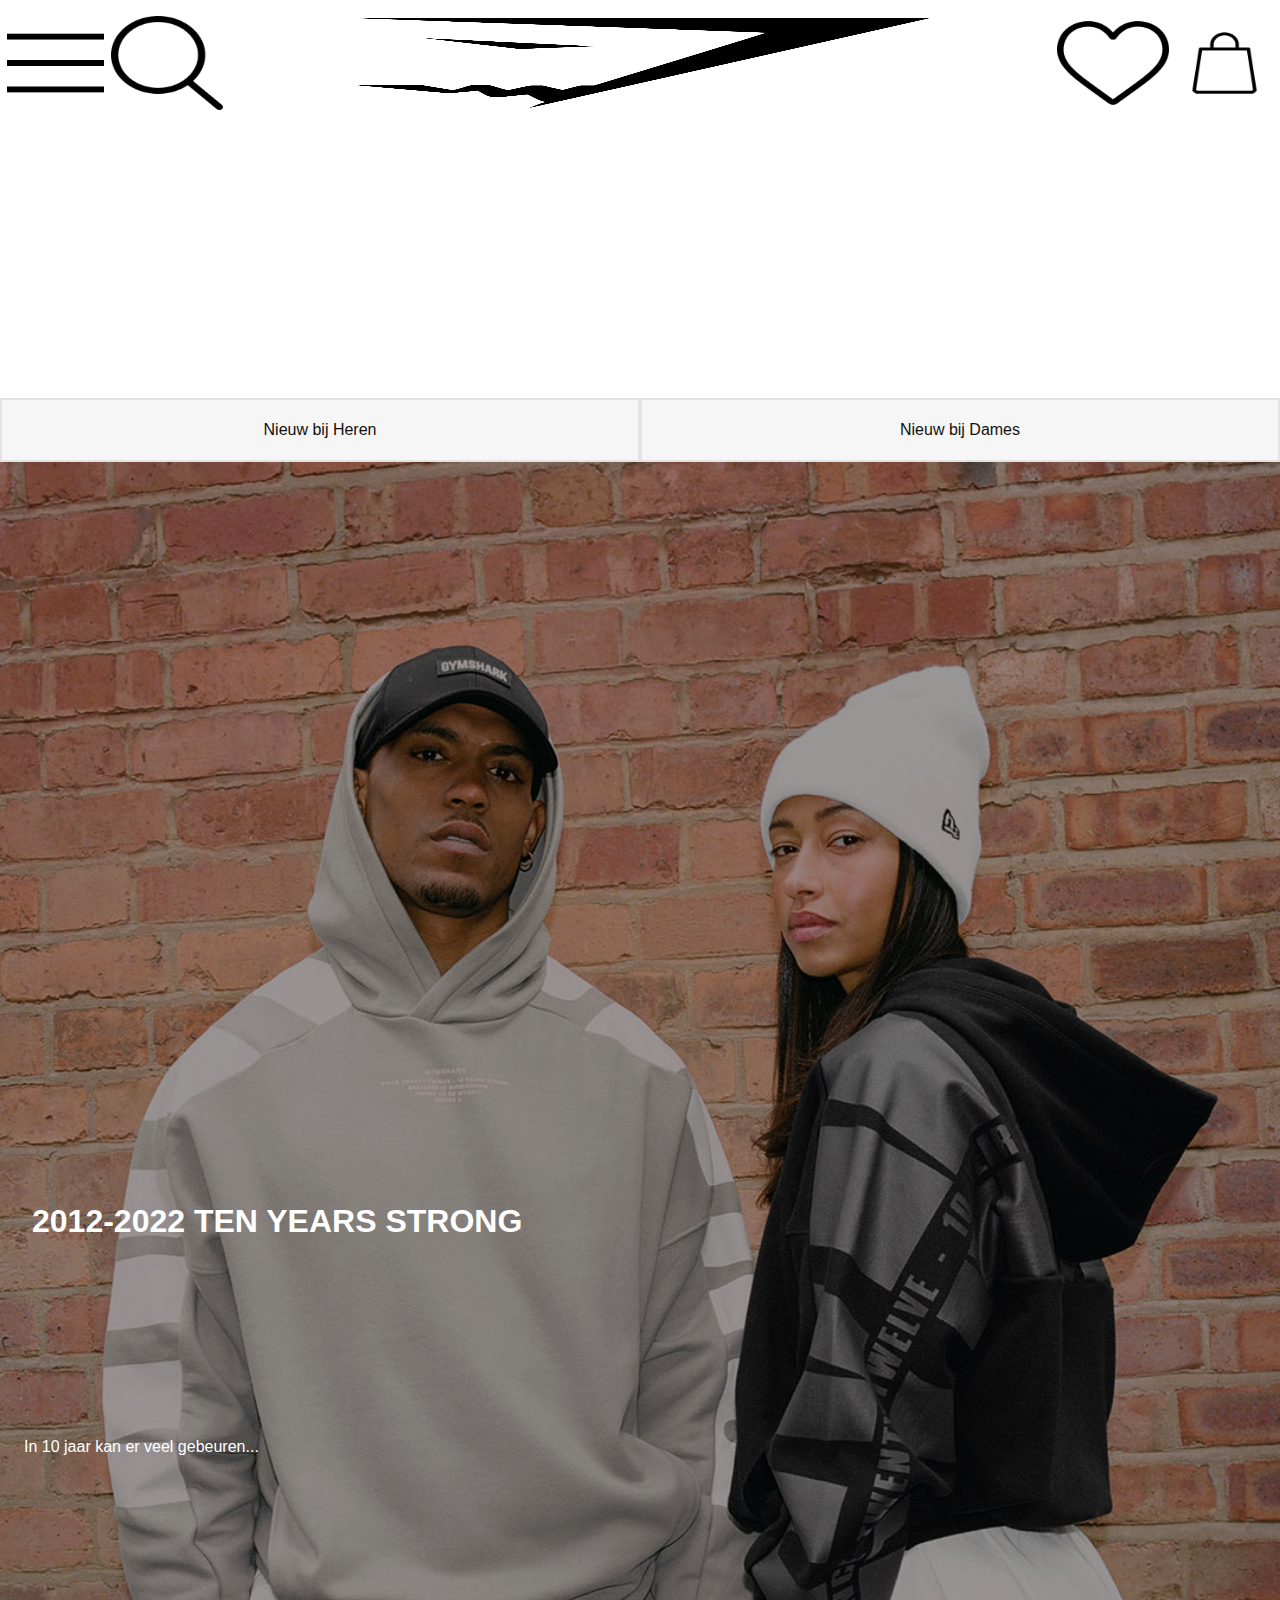
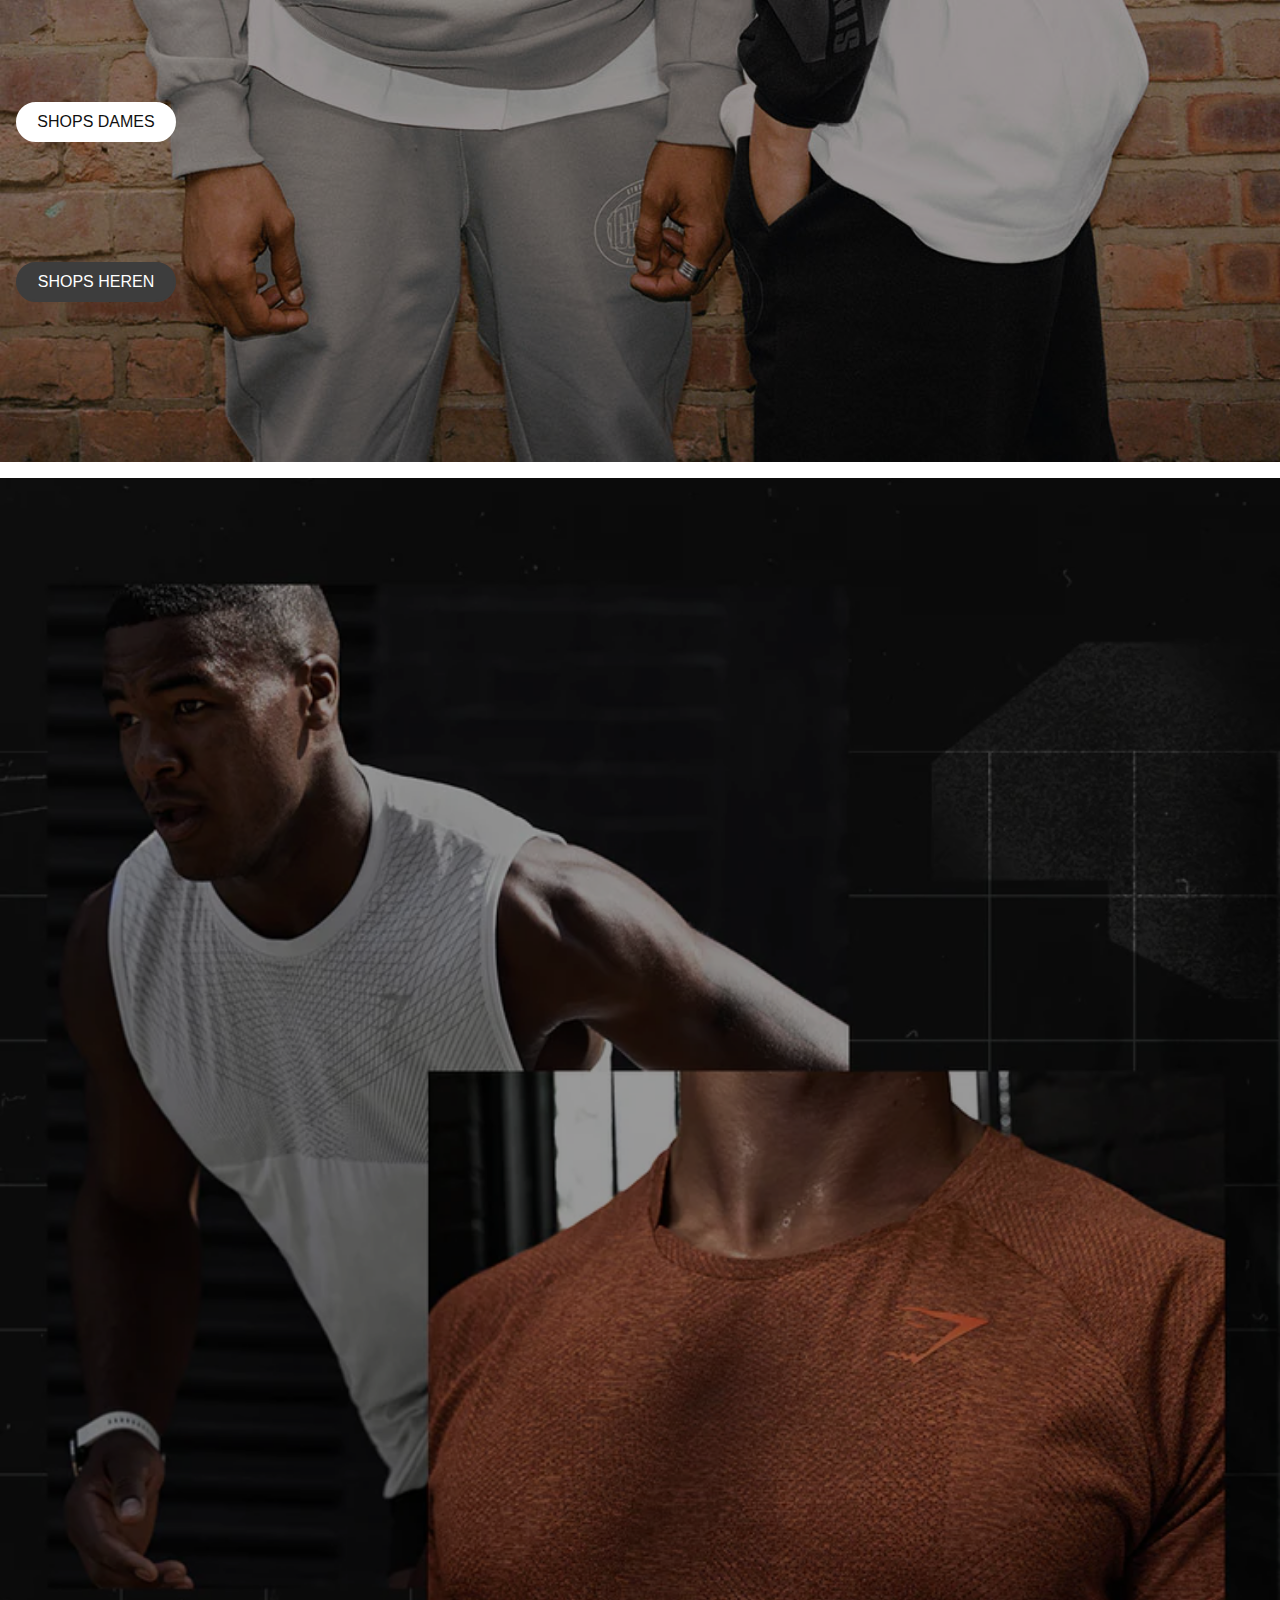
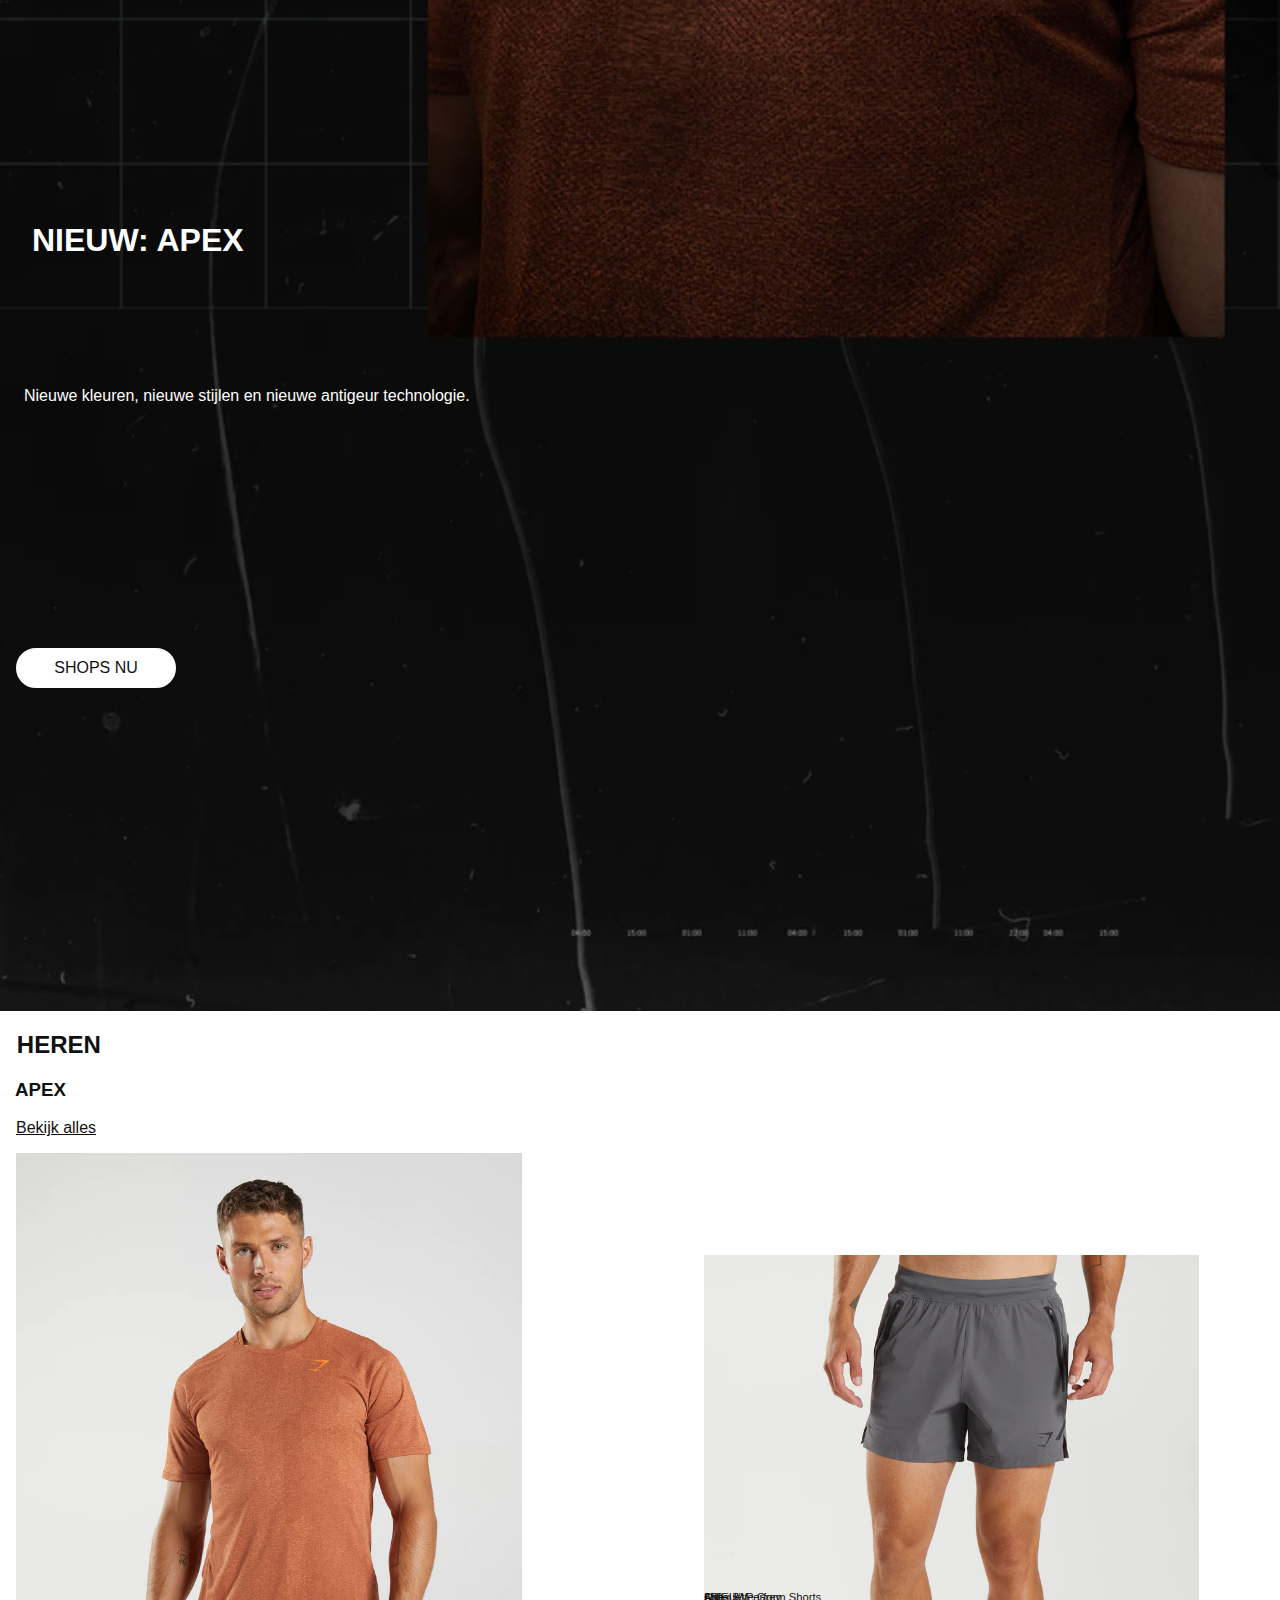
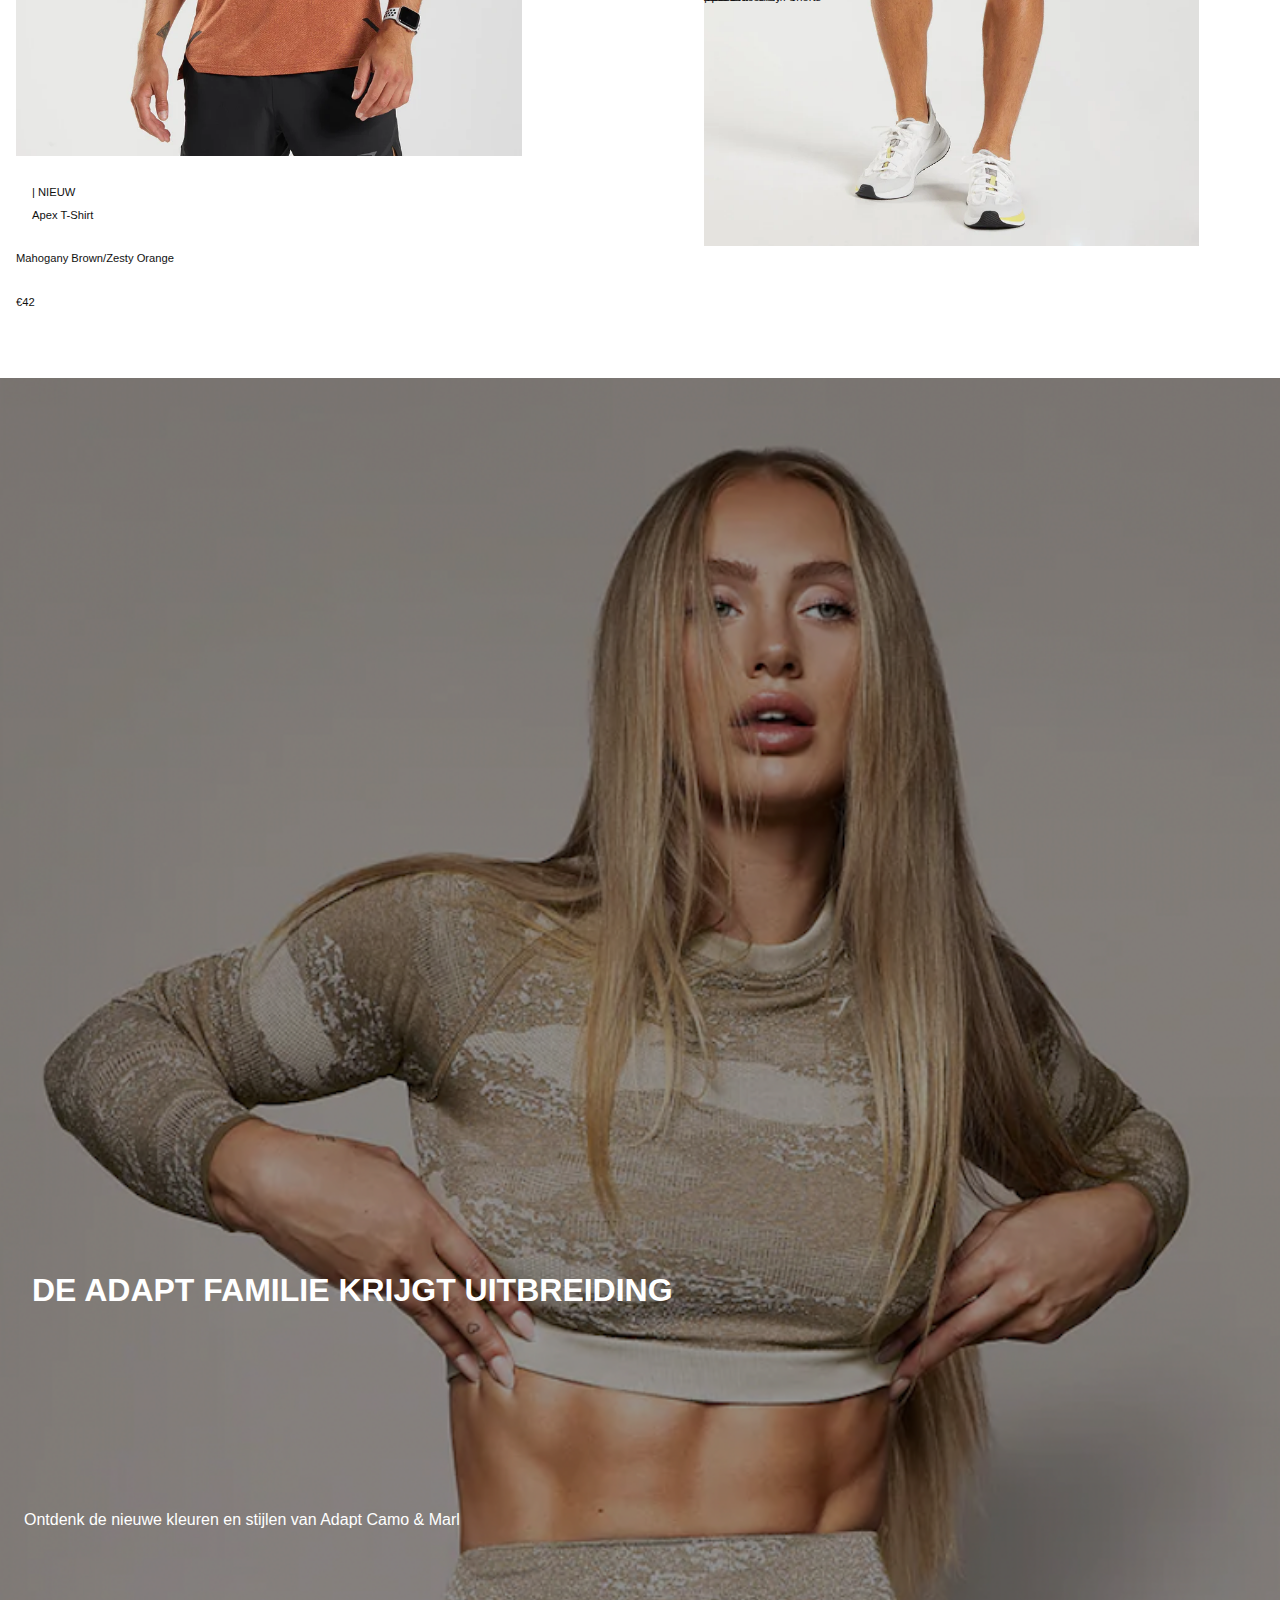
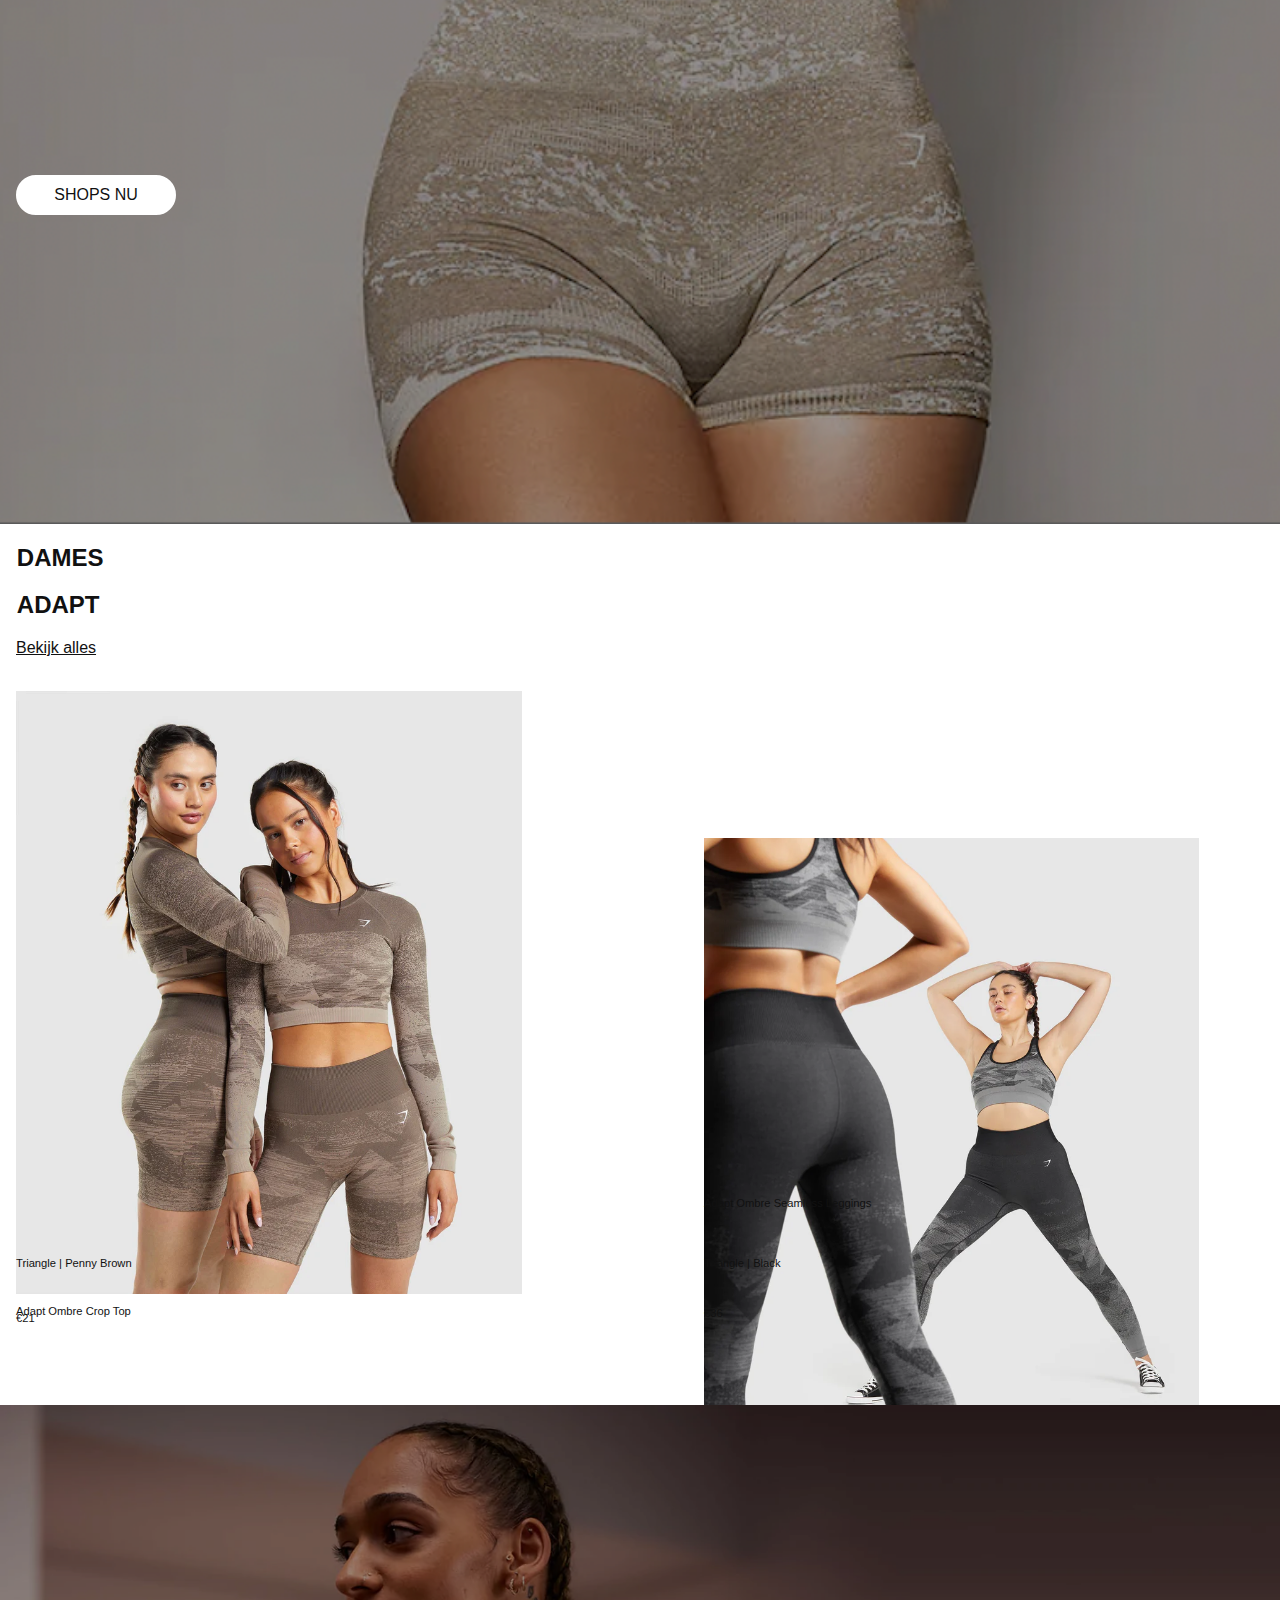
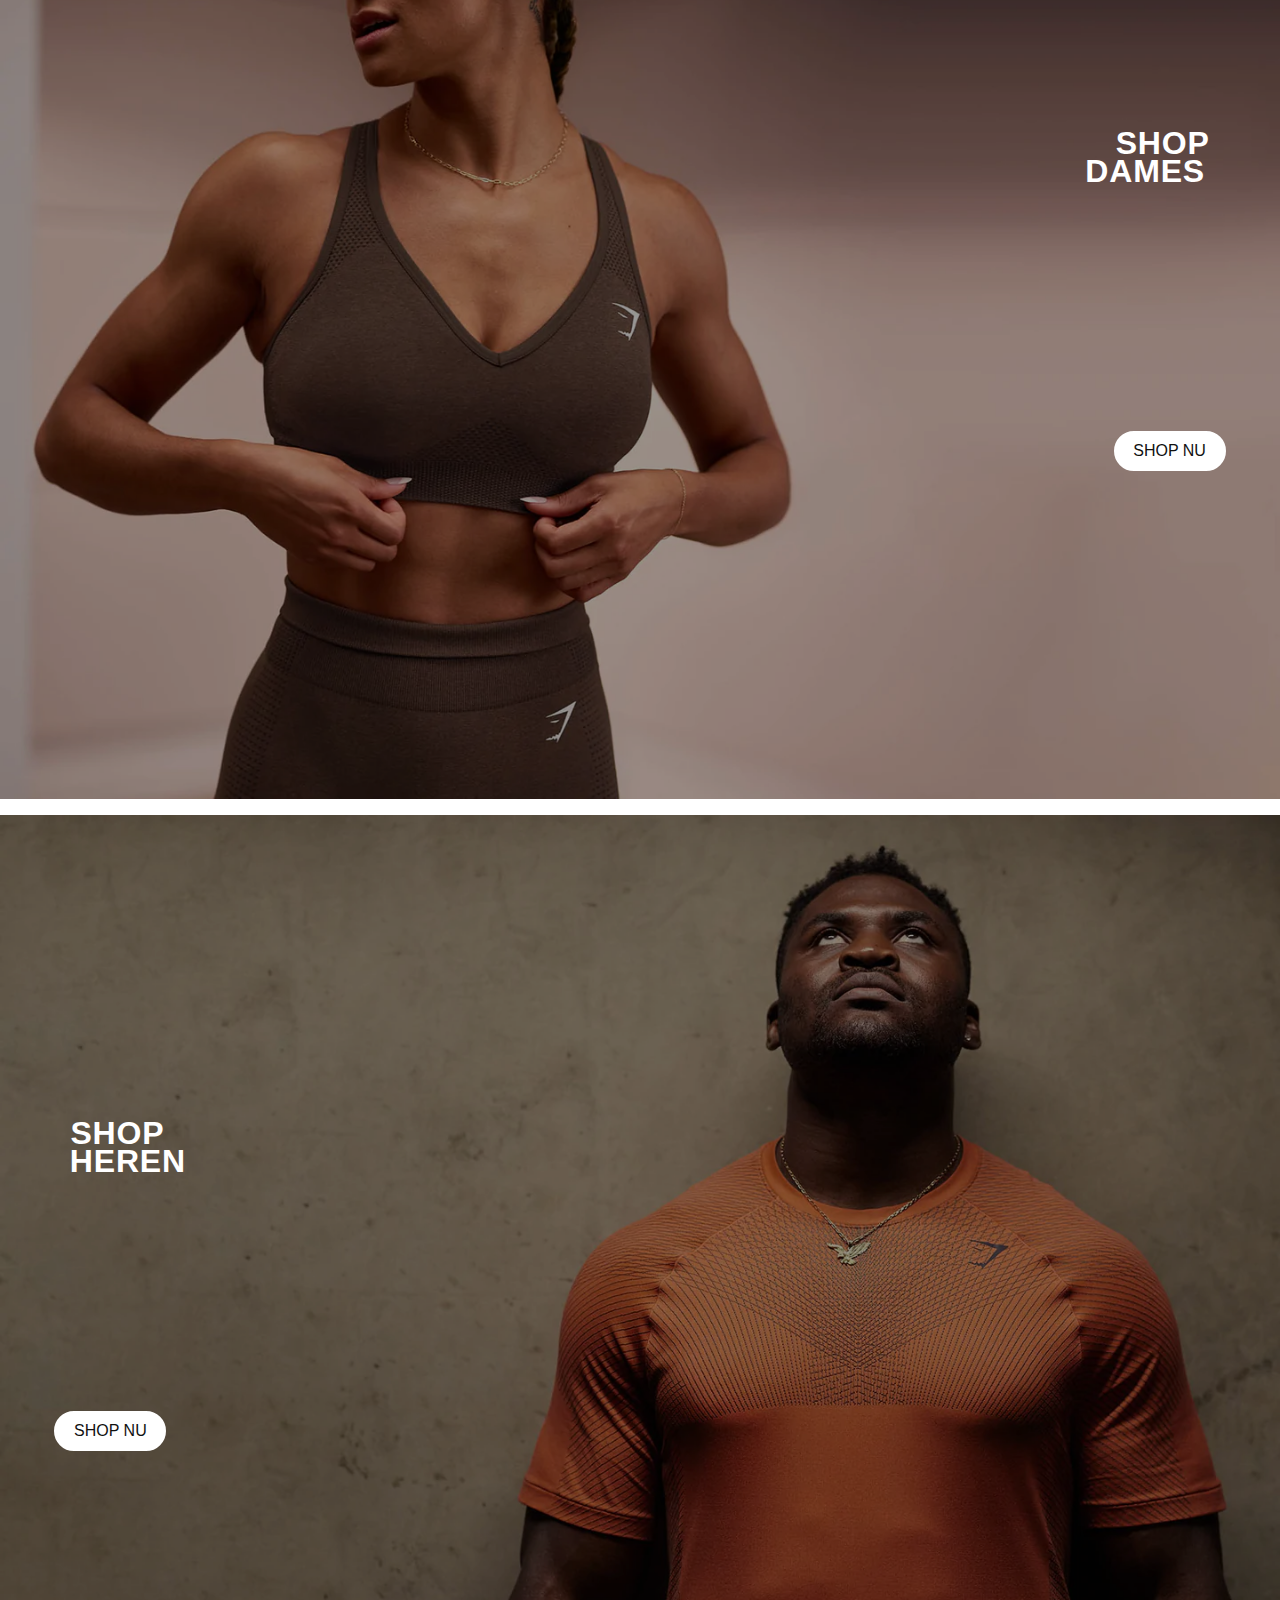
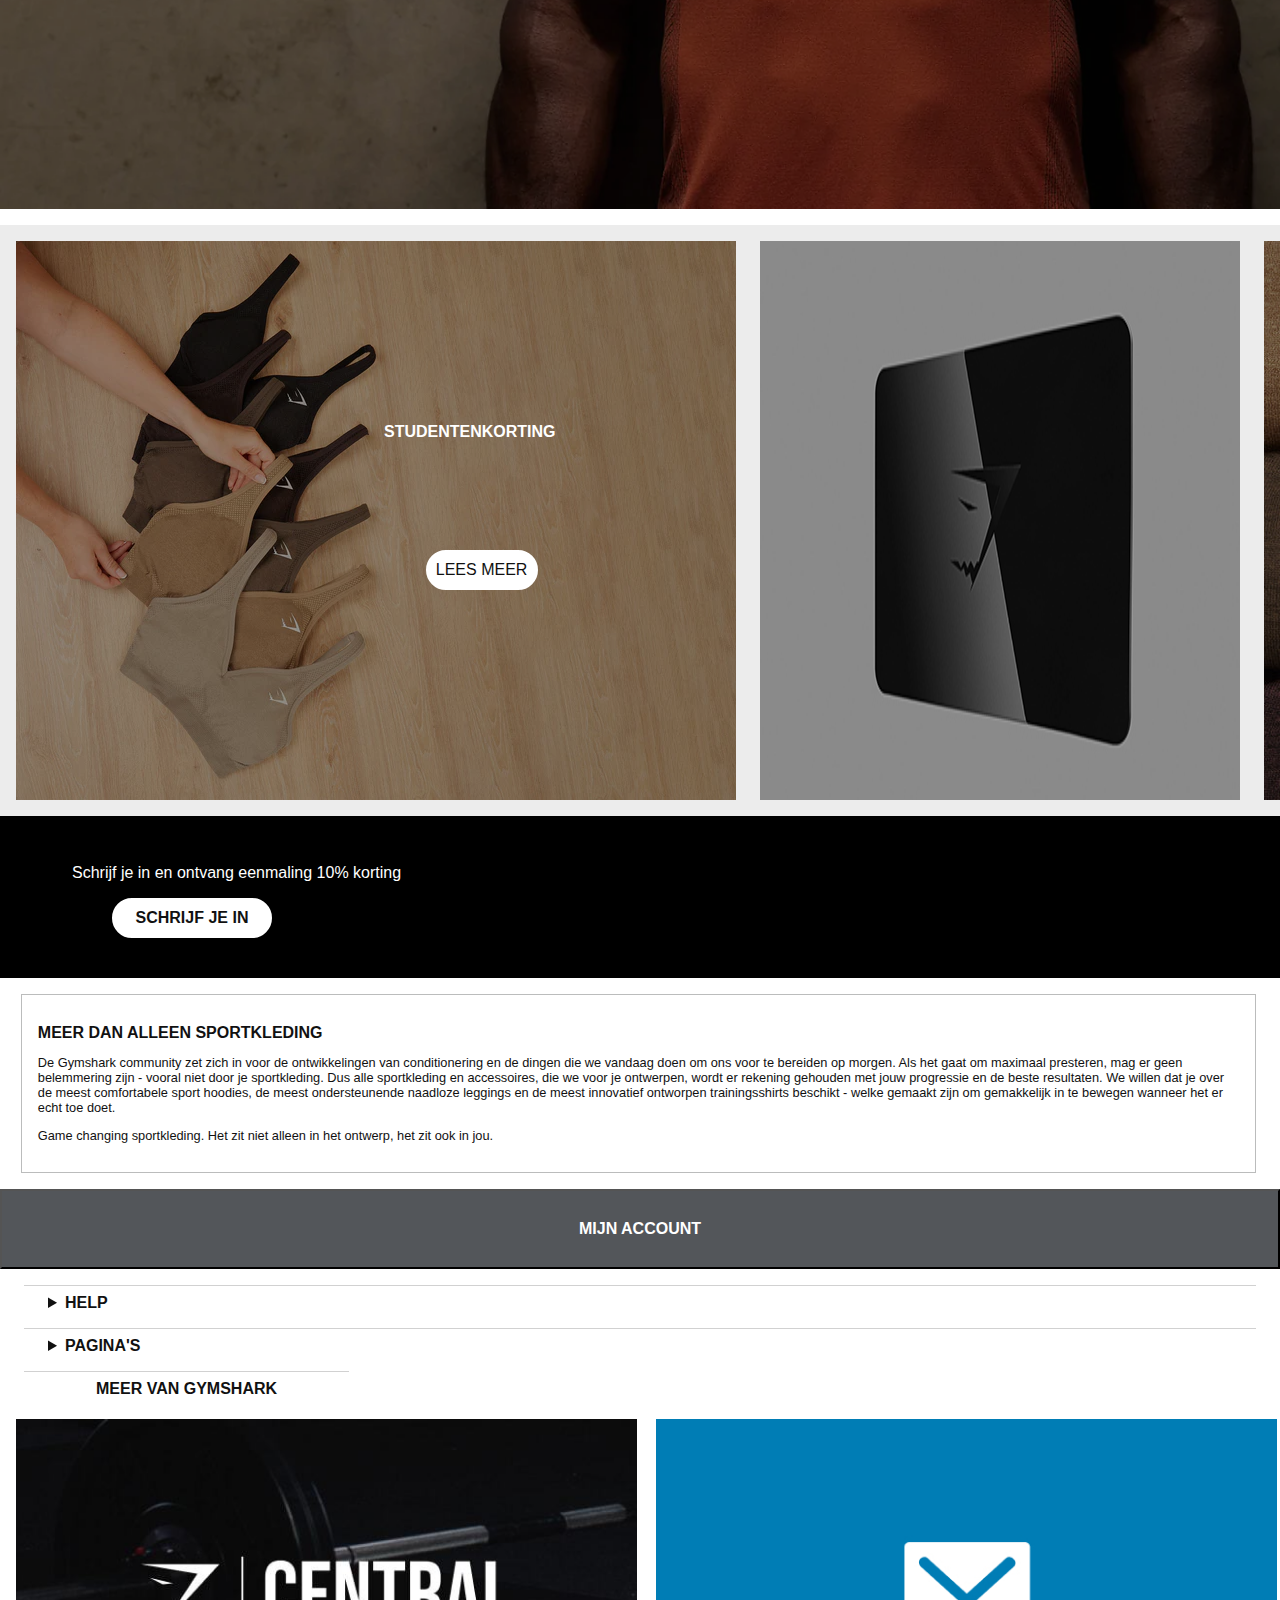
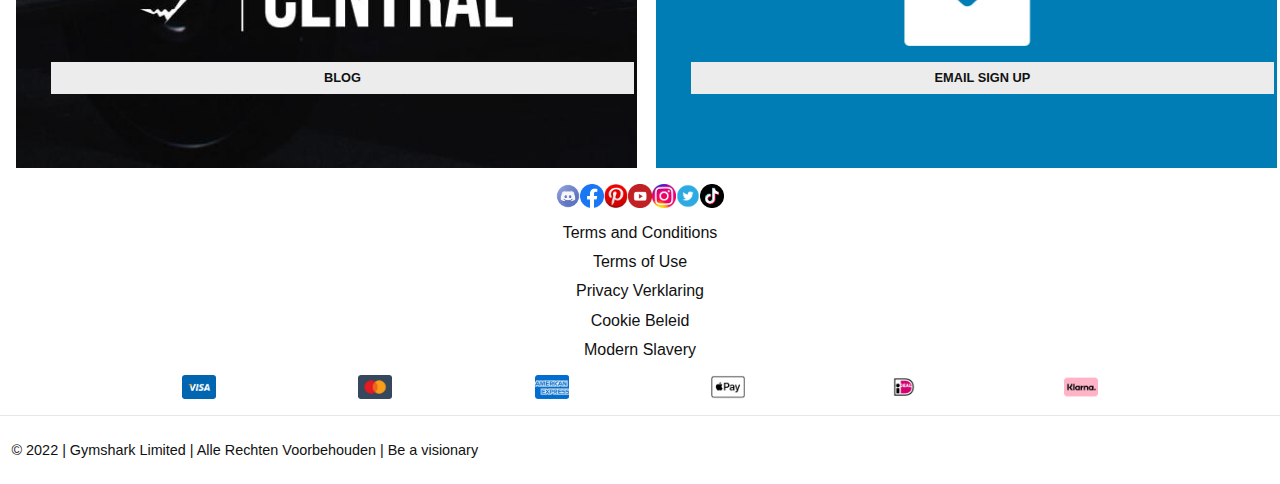
==== commit ea413f62: "Add files via upload" ====
--- a/index.html
+++ b/index.html
@@ -53,16 +53,19 @@
             <a href="">Bekijk alles</a>
 
             <ul>
-				<img src="images/apexTshirt.jpg" alt=""> <a>
-				<p>| NIEUW</p>
-				<p>Apex T-Shirt</p>
-				<p>Mahogany Brown/Zesty Orange</p> <a href=""></a>
-				<p>€42</p>
-                <img src="images/apex5PerformShortSilhouetteGrey.jpg" alt=""> <a>
-                <p>| NIEUW</p>
-                <p>Apex 5" Perform Shorts</p>
-                <p>Silhouette Grey</p> <a href=""></a>
-                <p>€50</p>
+				<li><img src="images/apexTshirt.jpg" alt=""> <a></li>
+				<li><p>| NIEUW</p></li>
+				<li><p>Apex T-Shirt</p></li>
+				<li><p>Mahogany Brown/Zesty Orange</p> <a href=""></a></li>
+				<li><p>€42</p></li>
+            </ul>
+            
+            <ul>
+                <li><img src="images/apex5PerformShortSilhouetteGrey.jpg" alt=""> <a></li>
+                <li><p>| NIEUW</p></li>
+                <li><p>Apex 5" Perform Shorts</p></li>
+                <li><p>Silhouette Grey</p> <a href=""></a></li>
+                <li><p>€50</p></li>
             </ul>
         </section> 
 
@@ -79,14 +82,17 @@
             <a href="">Bekijk alles</a>
 
             <ul>
-				<img src="images/AdaptOmbre_Triangle_CropTop.jpg" alt=""> <a>
-				<p>Adapt Ombre Crop Top</p>
-				<p>Triangle | Penny Brown</p> <a href=""></a>
-				<p>€21</p>
-				<img src="images/AdaptOmbre_Triangle_SeamlessLeggings.jpg" alt=""> <a>
-				<p>Adapt Ombre Seamless Leggings</p>
-				<p>Triangle | Black</p> <a href=""></a>
-				<p>€36</p>
+				<li><a href="adapt_detailpagina.html"><img src="images/AdaptOmbre_Triangle_CropTop.jpg" alt=""></a></li>
+				<li><p>Adapt Ombre Crop Top</p></li>
+				<li><p>Triangle | Penny Brown</p> <a href=""></a></li>
+				<li><p>€21</p></li>
+            </ul>
+
+            <ul>
+				<li><img src="images/AdaptOmbre_Triangle_SeamlessLeggings.jpg" alt=""> <a></li>
+                <li><p>Adapt Ombre Seamless Leggings</p></li>
+				<li><p>Triangle | Black</p> <a href=""></a></li>
+				<li><p>€36</p></li>
             </ul>
         </section> 
 
@@ -104,19 +110,15 @@
 
         <section>
             <h4>STUDENTENKORTING</h4>
-			<img src="" alt=""> 
+			<img src="images/studentenkorting_leesmeer.jpg" alt=""> 
             <a href="">LEES MEER</a>
-        </section> 
-
-		<section>
+      
             <h4>DIGITALE CADEAUKAART</h4>
-			<img src="" alt=""> 
+			<img src="images/cadeaukaart.jpg" alt=""> <!--https://thegiftcarddock.com/product/gym-shark/-->
             <a href="">SHOP NU</a>
-        </section> 
-
-		<section>
+    
             <h4>KLARNA</h4>
-			<img src="" alt=""> 
+			<img src="images/klarna_leesmeer.jpg" alt=""> 
             <a href="">LEES MEER</a>
         </section> 
 
@@ -156,16 +158,26 @@
                     </ul>
             </details>
 
-            <h2>MEER VAN GYMSHARK</h2>
-
-            <ul>
-                <li><img src="images/discord-icon.jpg" alt=""></li>
-                <li><img src="images/facebook_icon.jpg" alt=""></li>
-                <li><img src="images/pinterest_icon.jpg" alt=""></li>
-                <li><img src="images/youtube_icon.jpg" alt=""></li>
-                <li><img src="images/instagram_icon.jpg" alt=""></li>
-                <li><img src="images/twitter_icon.jpg" alt=""></li>
-                <li><img src="images/tiktok_icon.jpg" alt=""></li>
+            <article>
+                <h2>MEER VAN GYMSHARK</h2>
+                <img src="images/gymshark_central.jpg" alt=""></li>
+                <p>BLOG</p></li>
+
+                <img src="images/email.jpg" alt=""></li>
+                <p>EMAIL SIGN UP</p></li>
+
+                <img src="images/gymshark_training.jpg" alt=""></li>
+                <p>GYMSHARK TRAINING</p>
+            </article>
+
+            <ul>
+                <li><img src="images/discord-icon.jpg" alt=""></li> <!--https://www.pngall.com/-->
+                <li><img src="images/facebook_icon.jpg" alt=""></li> <!--https://www.pngall.com/-->
+                <li><img src="images/pinterest_icon.jpg" alt=""></li> <!--https://www.pngall.com/-->
+                <li><img src="images/youtube_icon.jpg" alt=""></li> <!--https://www.pngall.com/-->
+                <li><img src="images/instagram_icon.jpg" alt=""></li> <!--https://www.pngall.com/-->
+                <li><img src="images/twitter_icon.jpg" alt=""></li> <!--https://www.pngall.com/-->
+                <li><img src="images/tiktok_icon.jpg" alt=""></li> <!--https://www.pngall.com/-->
             </ul>
 
             <ul>
@@ -177,8 +189,8 @@
             </ul>
 
             <ul>
-                <li><img src="images/visa-card.jpg" alt=""></li>
-                <li><img src="images/master-card.jpg" alt=""></li>
+                <li><img src="images/visa-card.jpg" alt=""></li> 
+                <li><img src="images/master-card.jpg" alt=""></li> 
                 <li><img src="images/amex-card.jpg" alt=""></li>
                 <li><img src="images/applepay-card.jpg" alt=""></li>
                 <li><img src="images/ideal-card-.jpg" alt=""></li>
--- a/styles/style.css
+++ b/styles/style.css
@@ -67,11 +67,11 @@
 	display: flex;
 }
 
-section:nth-of-type(2), section:nth-of-type(3), section:nth-of-type(4), section:nth-of-type(5), section:nth-of-type(6), section:nth-of-type(7), section:nth-of-type(8), section:nth-of-type(9), section:nth-of-type(10), section:nth-of-type(11), section:nth-of-type(12), section:nth-of-type(13), footer ul:nth-of-type(2){
+section:nth-of-type(2), section:nth-of-type(3), section:nth-of-type(4), section:nth-of-type(5), section:nth-of-type(6), section:nth-of-type(7), section:nth-of-type(8), section:nth-of-type(10), section:nth-of-type(11), footer ul:nth-of-type(2){
 	margin-bottom: 1em; /* witruimte onder de sections waarbij nodig */
 }
 
-section:nth-of-type(2) img, section:nth-of-type(3) img, section:nth-of-type(5) img, section:nth-of-type(7) img, section:nth-of-type(8) img{
+section:nth-of-type(2) img, section:nth-of-type(3) img, section:nth-of-type(5) img, section:nth-of-type(7) img, section:nth-of-type(8) img, section:nth-of-type(9) img{
 	display: flex;
 	filter: brightness(60%); /* Om de foto donkerder te maken heb ik deze code gebruikt van de site https://developer.mozilla.org/en-US/docs/Web/CSS/filter-function/brightness*/
 }
@@ -81,7 +81,7 @@
 	color: white; 
 } /* zelfde opmaak voor de sections margin-right en de color white voor de tekst */
 
-section:nth-of-type(2) a, section:nth-of-type(3) a, section:nth-of-type(5) a,  section:nth-of-type(7) a,  section:nth-of-type(8) a, section:nth-of-type(12) button{
+section:nth-of-type(2) a, section:nth-of-type(3) a, section:nth-of-type(5) a,  section:nth-of-type(7) a,  section:nth-of-type(8) a, section:nth-of-type(9) a:nth-of-type(1), section:nth-of-type(9) a:nth-of-type(2), section:nth-of-type(9) a:nth-of-type(3), section:nth-of-type(10) button{
 	display: flex;
 	position: absolute;
 	justify-content: center;
@@ -108,16 +108,19 @@
 }
 
 /*vormgeving, section 2 over ten years strong*/
+section:nth-of-type(2){
+	position:relative
+}
 
 section:nth-of-type(2) h1:nth-of-type(1){
 	position: absolute;
-	bottom: 34%;
+	top: 45%;
 	margin-left: 1em;
 }
 
 section:nth-of-type(2) p:nth-of-type(1){
 	position: absolute;
-	bottom: 30%;
+	top: 60%;
 	margin-left: 1.5em;
 }
 
@@ -128,7 +131,7 @@
 	border-radius: 1.5em;
 	color:var(--color-text);
 	position: absolute;
-	bottom: 24%;
+	bottom: 20%;
 	margin-left: 1em;
 }
 
@@ -139,15 +142,19 @@
 	border-radius: 1.5em;
 	color: white;
 	position: absolute;
-	bottom: 17%;
+	bottom: 10%;
 	margin-left: 1em;
 }
 
 /*vormgeving, section 3 over nieuw Apex introductie*/
 
+section:nth-child(3){
+	position: relative;
+}
+
 section:nth-of-type(3) h1:nth-of-type(1){
 	position: absolute;
-	bottom: -66%;
+	top: 62%;
 	margin-left: 1em;
 	margin-right: 1em;
 	color: white;
@@ -155,7 +162,7 @@
 
 section:nth-of-type(3) p:nth-of-type(1){
 	position: absolute;
-	bottom: -73%;
+	top: 70%;
 	margin-left: 1.5em;
 	margin-right: 1em;
 	color: white;
@@ -168,77 +175,175 @@
 	border-radius: 1.5em;
 	color:var(--color-text);
 	position: absolute;
-	bottom: -80%;
+	top: 83%;
 	margin-left: 1em;
 }
 
 /*vormgeving, section 4 over de heren Apex kleding stukken*/
+section:nth-of-type(4){
+	position: relative;
+}
+
+section:nth-of-type(4) h2{
+	margin-left: .7em;
+}
+
+section:nth-of-type(4) h3{
+	margin-left: .8em;
+}
+
+section:nth-of-type(4) a{
+	margin-left: 1em;
+}
 
 section:nth-of-type(4) ul{
-	display: flex;
-	padding-inline-start: 0em;
-	padding-left: 1em;
-}
-
-section:nth-of-type(4) ul img{
-    max-width: 50%;
-}
-
-section:nth-of-type(4) a, section:nth-of-type(6) a{
-	color: var(--color-text);
-}
-
-/*vormgeving, section 5 over de heren Apex kleding stukken*/
-
-section:nth-of-type(5) h1:nth-of-type(1){
-	position: absolute;
-	bottom: -200%;
-	margin-left: 1em;
-}
-
-section:nth-of-type(5) p:nth-of-type(1){
-	position: absolute;
-	bottom: -206%;
-	margin-left: 1.5em;
-}
-
-section:nth-of-type(5) a{
-	display: flex;
-	border: .125em solid #ffffff;
-	background-color: #ffffff;
-	border-radius: 1.5em;
-	color:var(--color-text);
-	position: absolute;
-	bottom: -212%;
-	margin-left: 1em;
-}
-
-/*vormgeving, section 6 over de dames Adapt kleding stukken*/
-section:nth-of-type(6) h2{
-	margin-right: 1em;
-}
-
-section:nth-of-type(6) h2 span{
-	display: flex;
-	padding-top: .8em;
-}
-
-section:nth-of-type(6) ul{
 	display: flex;
 	flex-direction: column;
 	padding-inline-start: 0em;
 	padding-left: 1em;
 }
 
-section:nth-of-type(6) ul img{
-	display: flex;
-    max-width: 50%;
+section:nth-of-type(4) ul:nth-of-type(1) img, section:nth-of-type(4) ul:nth-of-type(2) img{
+    width: 40%;
+}
+
+section:nth-of-type(4) ul:nth-of-type(2) img{
+	position: absolute;
+	top: 24.1%;
+	left: 55%;
+	width: 38.7%;
+}
+
+section:nth-of-type(4) ul:nth-of-type(2) p{
+	display: flex;
+	flex-direction: row;
+	position: absolute;
+	top: 59%;
+	left: 55%;
+	width: 38.7%;
+}
+
+section:nth-of-type(4) li p{
+	margin-bottom: .2em;
+}
+
+section:nth-of-type(4) p{
+	font-size: .7em;
+}
+
+section:nth-of-type(4) a, section:nth-of-type(6) a{
+	color: var(--color-text);
+}
+
+/*vormgeving, section 5 over de heren Apex kleding stukken*/
+
+section:nth-of-type(5){
+	position: relative;
+}
+
+section:nth-of-type(5) h1:nth-of-type(1){
+	position: absolute;
+	top: 50%;
+	margin-left: 1em;
+}
+
+section:nth-of-type(5) p:nth-of-type(1){
+	position: absolute;
+	top: 64%;
+	margin-left: 1.5em;
+}
+
+section:nth-of-type(5) a{
+	display: flex;
+	border: .125em solid #ffffff;
+	background-color: #ffffff;
+	border-radius: 1.5em;
+	color:var(--color-text);
+	position: absolute;
+	top: 80%;
+	margin-left: 1em;
+}
+
+/*vormgeving, section 6 over de dames Adapt kleding stukken*/
+section:nth-of-type(6){
+	position: relative;
+}
+
+section:nth-of-type(6) h2{
+	margin-right: 1em;
+	margin-left: .7em;
+}
+
+section:nth-of-type(6) h2 span{
+	display: flex;
+	padding-top: .8em;
+}
+
+section:nth-of-type(6) ul{
+	display: flex;
+	flex-direction: column;
+	padding-inline-start: 0em;
+	padding-left: 1em;
+}
+
+section:nth-of-type(6) li p{
+	margin-bottom: .2em;
+}
+
+section:nth-of-type(6) ul:nth-of-type(1) li:nth-of-type(3) p{
+	position: absolute;
+	top: 83%;
+}
+
+section:nth-of-type(6) ul:nth-of-type(1) li:nth-of-type(4) p{
+	position: absolute;
+	top: 89.5%;
+}
+
+section:nth-of-type(6) ul:nth-of-type(1) img, section:nth-of-type(6) ul:nth-of-type(2) img{
+    width: 40%;
+}
+
+section:nth-of-type(6) ul:nth-of-type(2) img{
+	position: absolute;
+	top: 34.8%;
+	left: 55%;
+	width: 38.7%;
+}
+
+section:nth-of-type(6) p{
+	font-size: .7em;
+}
+
+section:nth-of-type(6) ul:nth-of-type(2) p{
+	position: absolute;
+	top: 76%;
+	left: 55%;
+	width: 38.7%;
+}
+
+section:nth-of-type(6) ul:nth-of-type(2) li:nth-of-type(2) p{
+	position: absolute;
+	top: 83%;
+}
+
+section:nth-of-type(6) ul:nth-of-type(2) li:nth-of-type(3) p{
+	position: absolute;
+	top: 89%;
+}
+
+section:nth-of-type(6) a{
+	margin-left: 1em;
 }
 
 /*vormgeving, section 7 over de dames*/
+section:nth-of-type(7){
+	position: relative;
+}
+
 section:nth-of-type(7) h1{
 	position: absolute;
-	top: 460%;
+	top: 30%;
 	right: 3%;
 	margin-right: 1em;
 	color: white;
@@ -261,16 +366,20 @@
 	border-radius: 1.5em;
 	color:var(--color-text);
 	position: absolute;
-	top: 473%;
+	top: 63%;
 	right: 3%;
 	margin-left: 1em;
 	margin-right: 1em;
 }
 
 /*vormgeving, section 8 over de heren*/
+section:nth-of-type(8){
+	position: relative;
+}
+
 section:nth-of-type(8) h1{
 	position: absolute;
-	top: 505%;
+	top: 28%;
 	left: 3%;
 	margin-left: 1em;
 	color: white;
@@ -294,14 +403,92 @@
 	border-radius: 1.5em;
 	color:var(--color-text);
 	position: absolute;
-	top: 518%;
+	top: 60%;
 	left: 3%;
 	margin-left: 1em;
 	margin-right: 1em;
 }
 
-/*vormgeving, section 12 schrijf je in en ontvang 10% korting*/
-section:nth-of-type(12){
+/*vormgeving, section 9 scroll bar met de lees meer foto's*/
+
+section:nth-of-type(9){
+	display: flex;
+	flex-direction: row;
+	overflow: hidden;
+	overflow-x: scroll;
+	background-color: #ececec;
+	position: relative;
+}
+
+section:nth-of-type(9) img{
+	width: 90%;
+	margin-left: .5em;
+	margin-right: .5em;
+	padding: 1em 0 1em .5em;
+	background-size: cover;
+}
+
+section:nth-of-type(9) h4:nth-of-type(1){
+	font-size: 1em;
+	position: absolute;
+	left: 30%;
+	top: 30%;
+	color: white;
+	z-index: 1;
+}
+
+section:nth-of-type(9) a:nth-of-type(1), section:nth-of-type(9) a:nth-of-type(2), section:nth-of-type(9) a:nth-of-type(3){
+	position: absolute;
+	display: flex;
+	border: .125em solid #ffffff;
+	width: 7em;
+	background-color: #ffffff;
+	border-radius: 1.5em;
+	color:var(--color-text);
+	margin-left: 1em;
+	margin-right: 1em;
+}
+
+section:nth-of-type(9) a:nth-of-type(1){
+	left: 32%;
+	top: 55%;
+}
+
+section:nth-of-type(9) h4:nth-of-type(2){
+	display: flex;
+	text-align: center;
+	font-size: 1em;
+	position: absolute;
+	left: 127%;
+	top: 25%;
+	color: white;
+	z-index: 1;
+}
+
+section:nth-of-type(9) a:nth-of-type(2){
+	left: 124%;
+	top: 55%;
+}
+
+section:nth-of-type(9) h4:nth-of-type(3){
+	display: flex;
+	text-align: center;
+	font-size: 1em;
+	position: absolute;
+	left: 225%;
+	top: 30%;
+	color: white;
+	z-index: 1;
+}
+
+section:nth-of-type(9) a:nth-of-type(3){
+	left: 215%;
+	top: 55%;
+}
+
+
+/*vormgeving, section 10 schrijf je in en ontvang 10% korting*/
+section:nth-of-type(10){
 	background-color: black;
 	padding-top: 2em;
 	padding-left: 4.5em;
@@ -309,13 +496,13 @@
 	padding-bottom: 5em;
 }
 
-section:nth-of-type(12) p{
+section:nth-of-type(10) p{
 	display: flex;
 	text-align: center;
 	color: white;
 }
 
-section:nth-of-type(12) button{
+section:nth-of-type(10) button{
 	display: flex;
 	justify-content: center;
 	text-align: center;
@@ -326,19 +513,19 @@
 	color: var(--color-text);
 }
 
-/*vormgeving, section 13 meer dan alleen sportkleding*/
-section:nth-of-type(13){
+/*vormgeving, section 11 meer dan alleen sportkleding*/
+section:nth-of-type(11){
 	border: 0.1rem solid #bbbcbc;
 	margin-left: 1.3em;
 	margin-right: 1.5em;
 	padding: 1em;
 }
 
-section:nth-of-type(13) h2{
+section:nth-of-type(11) h2{
 	font-size: 1em;
 }
 
-section:nth-of-type(13) p{
+section:nth-of-type(11) p{
 	font-size: .8em;
 }
 
@@ -428,6 +615,59 @@
 }
 
 /*  EINDE  */
+article{
+	display: flex;
+	flex-direction: row;
+	overflow: hidden;
+	overflow-x: scroll;
+	position: relative;
+}
+
+article h2{
+	position: absolute;
+	border-top: .100em solid #d1d1d1;
+    padding: .5em 4.5em .5em;
+	margin-top: 0;
+	margin-left: 1.5em;
+	font-size: 1em;
+}
+
+article img{
+	margin-top: 3em;
+	padding: 0 .2em 0 1em;
+	width: 50%;
+}
+
+article p{
+	background-color: #ececec;
+	height: 2.5em;
+	position: absolute;
+	display: flex;
+	align-items: center;
+	justify-content: center;
+	font-size: .8em;
+	font-weight: bolder;
+}
+
+article p:nth-of-type(1){
+	top: 70%;
+	left: 4%;
+	width: 45.5%;
+	z-index: 1;
+}
+
+article p:nth-of-type(2){
+	top: 70%;
+	left: 54%;
+	width: 45.5%;
+	z-index: 1;
+}
+article p:nth-of-type(3){
+	top: 70%;
+	left: 104%;
+	width: 45.5%;
+	z-index: 1;
+}
 
 footer ul:nth-of-type(3){
 	display: flex;
@@ -445,4 +685,4 @@
 	text-align: center;
 	padding: .8em .8em;
 	font-size: .9em;
-}+}
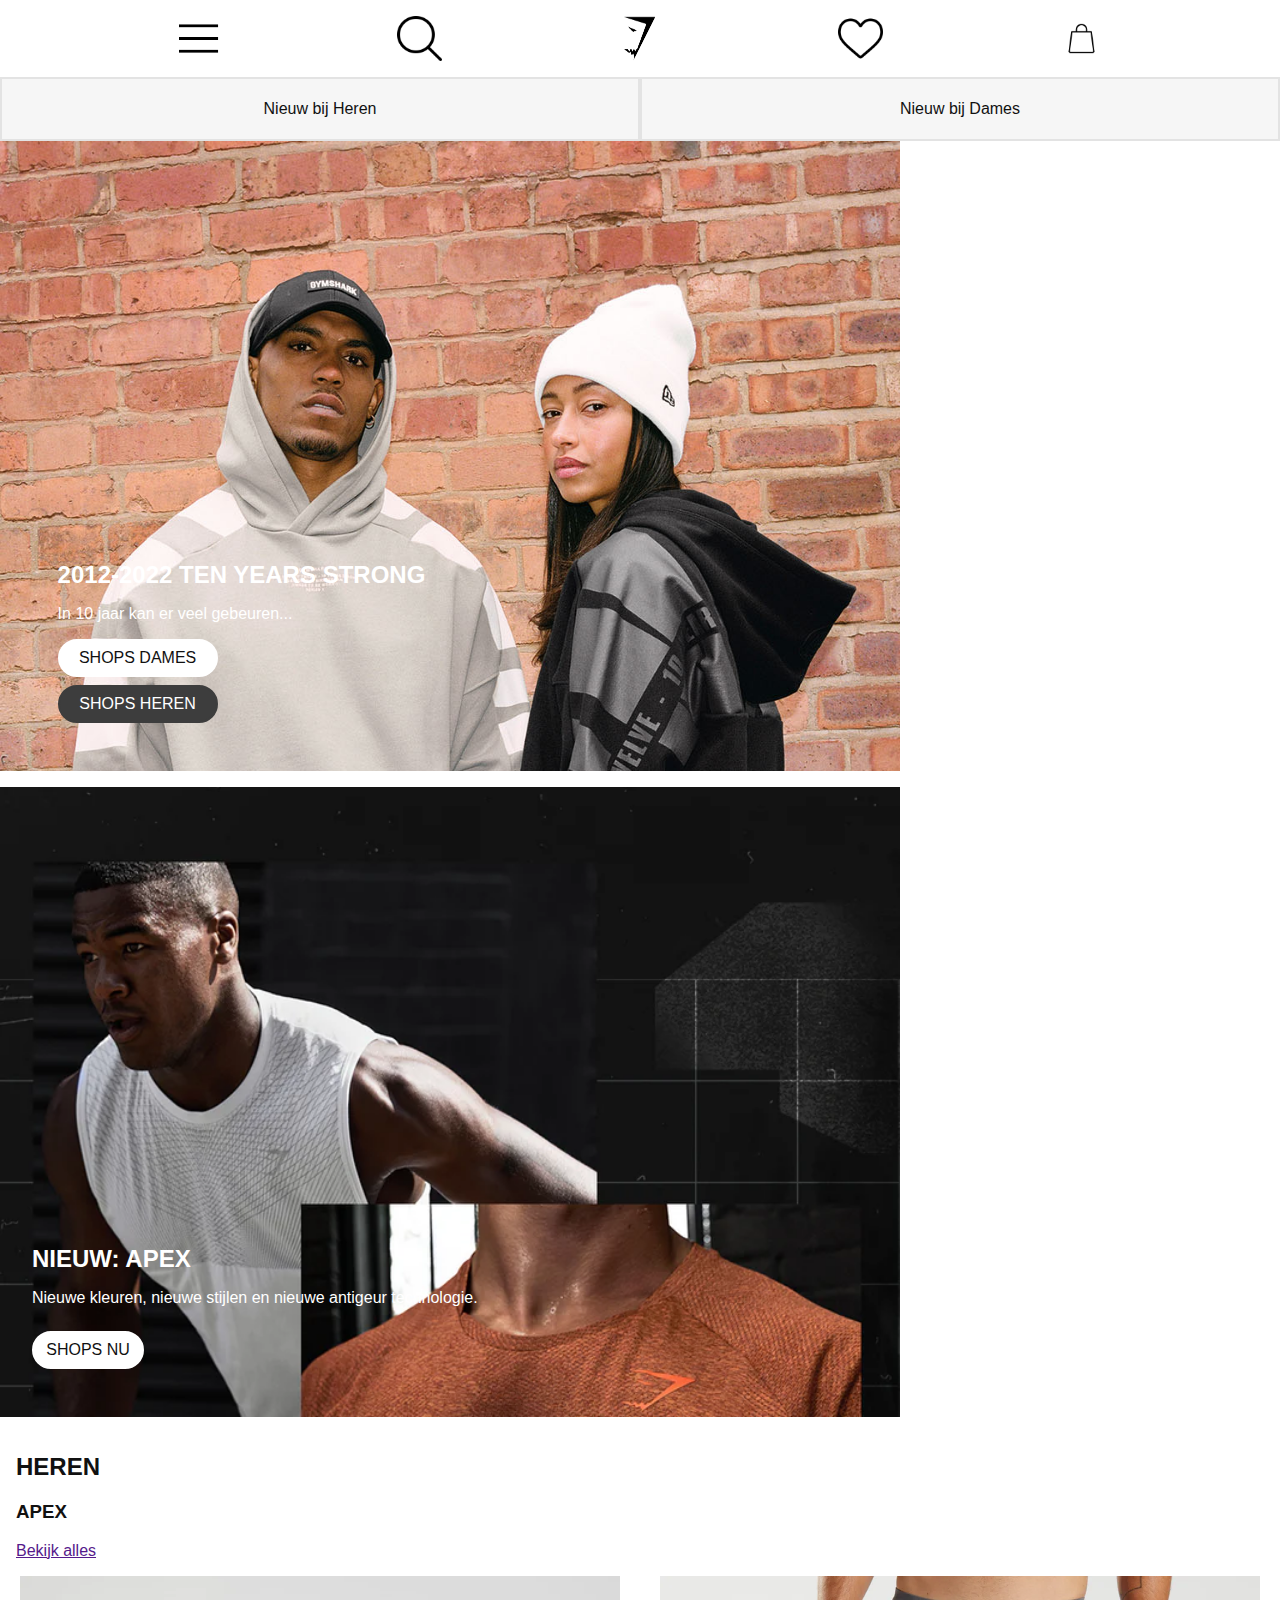
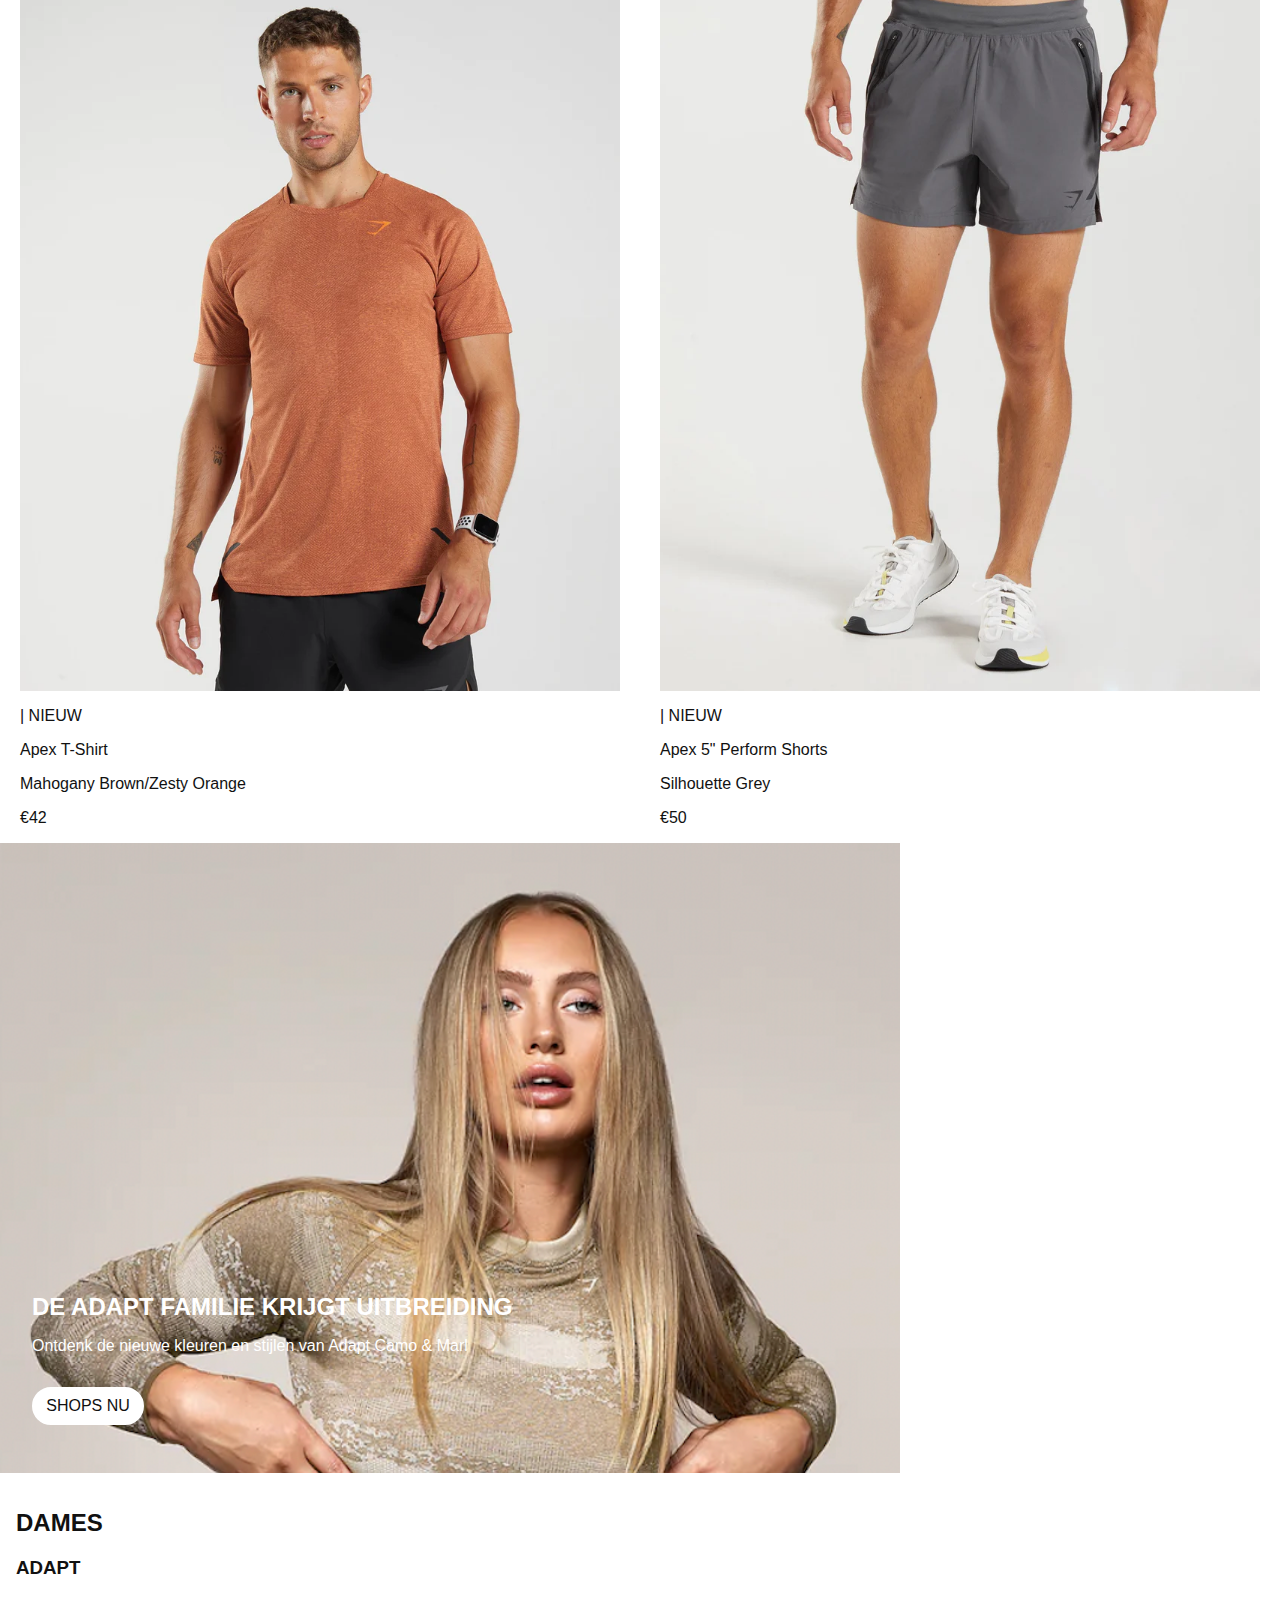
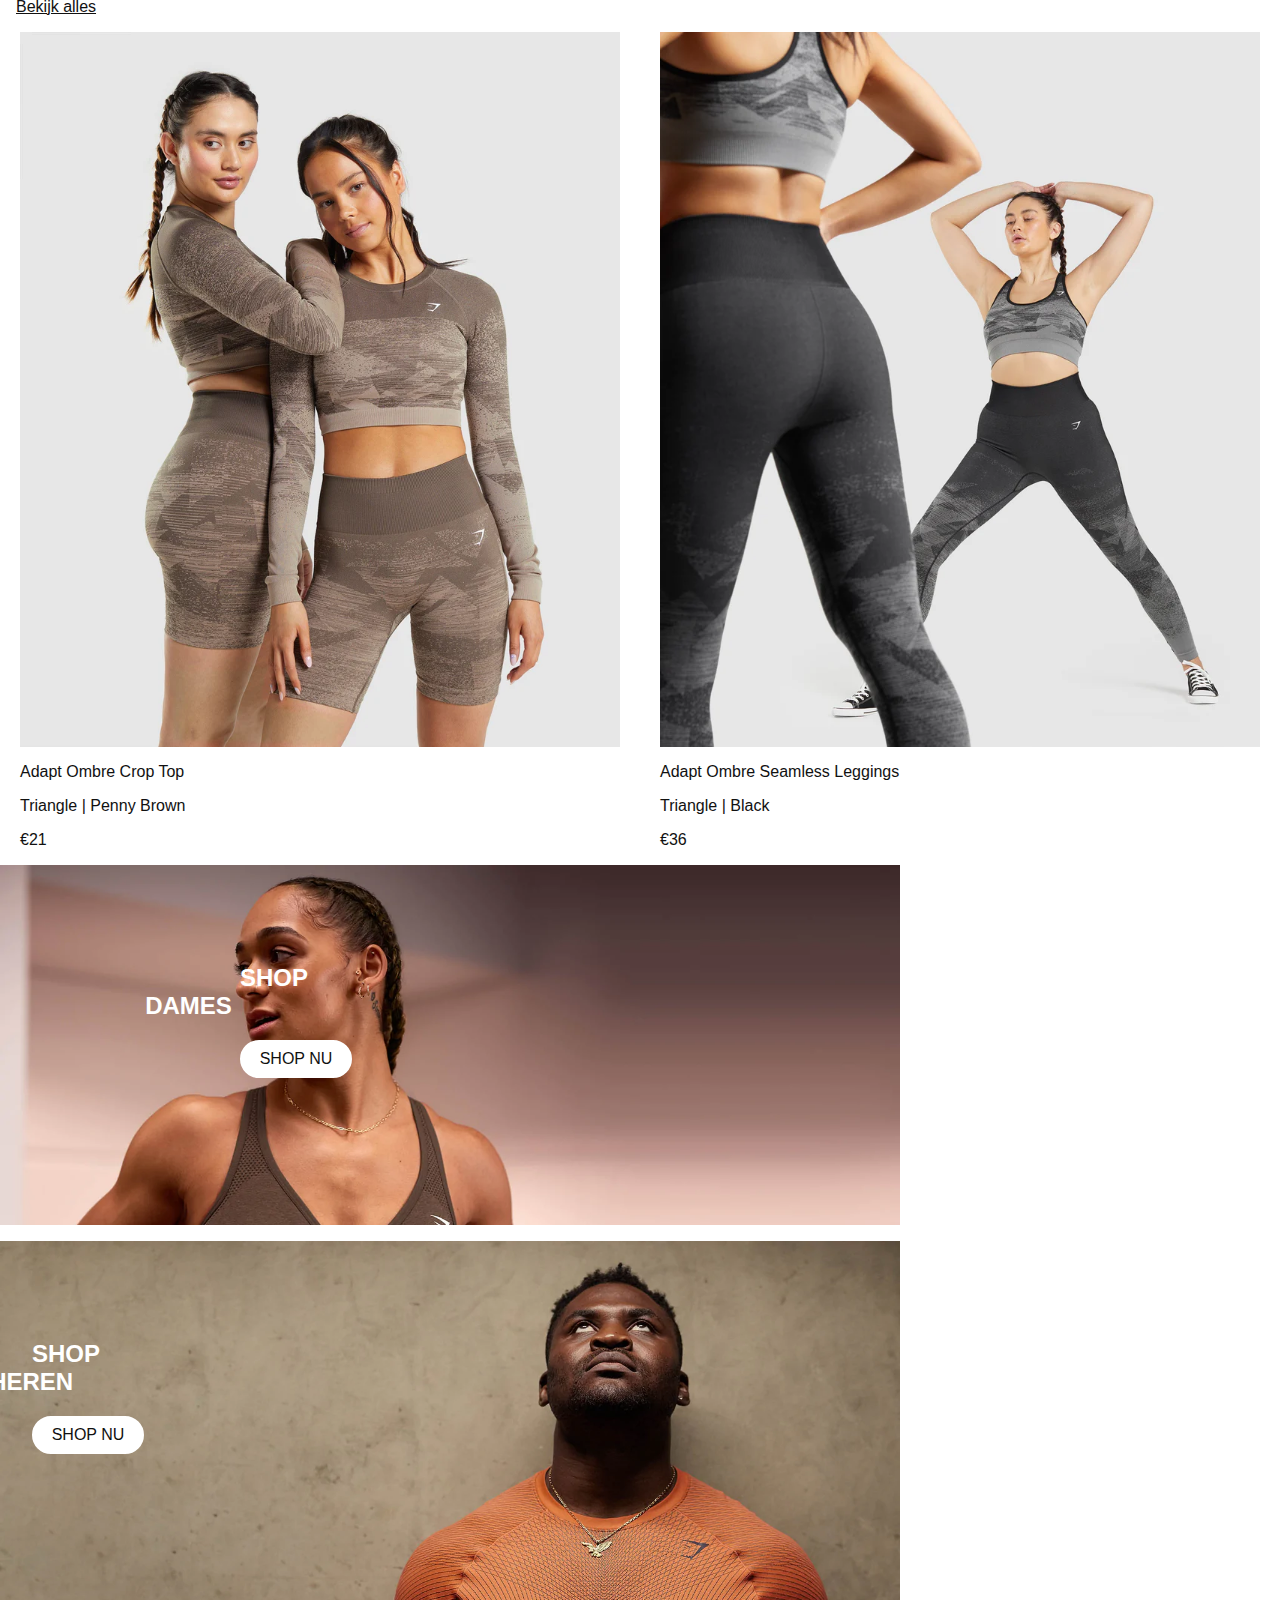
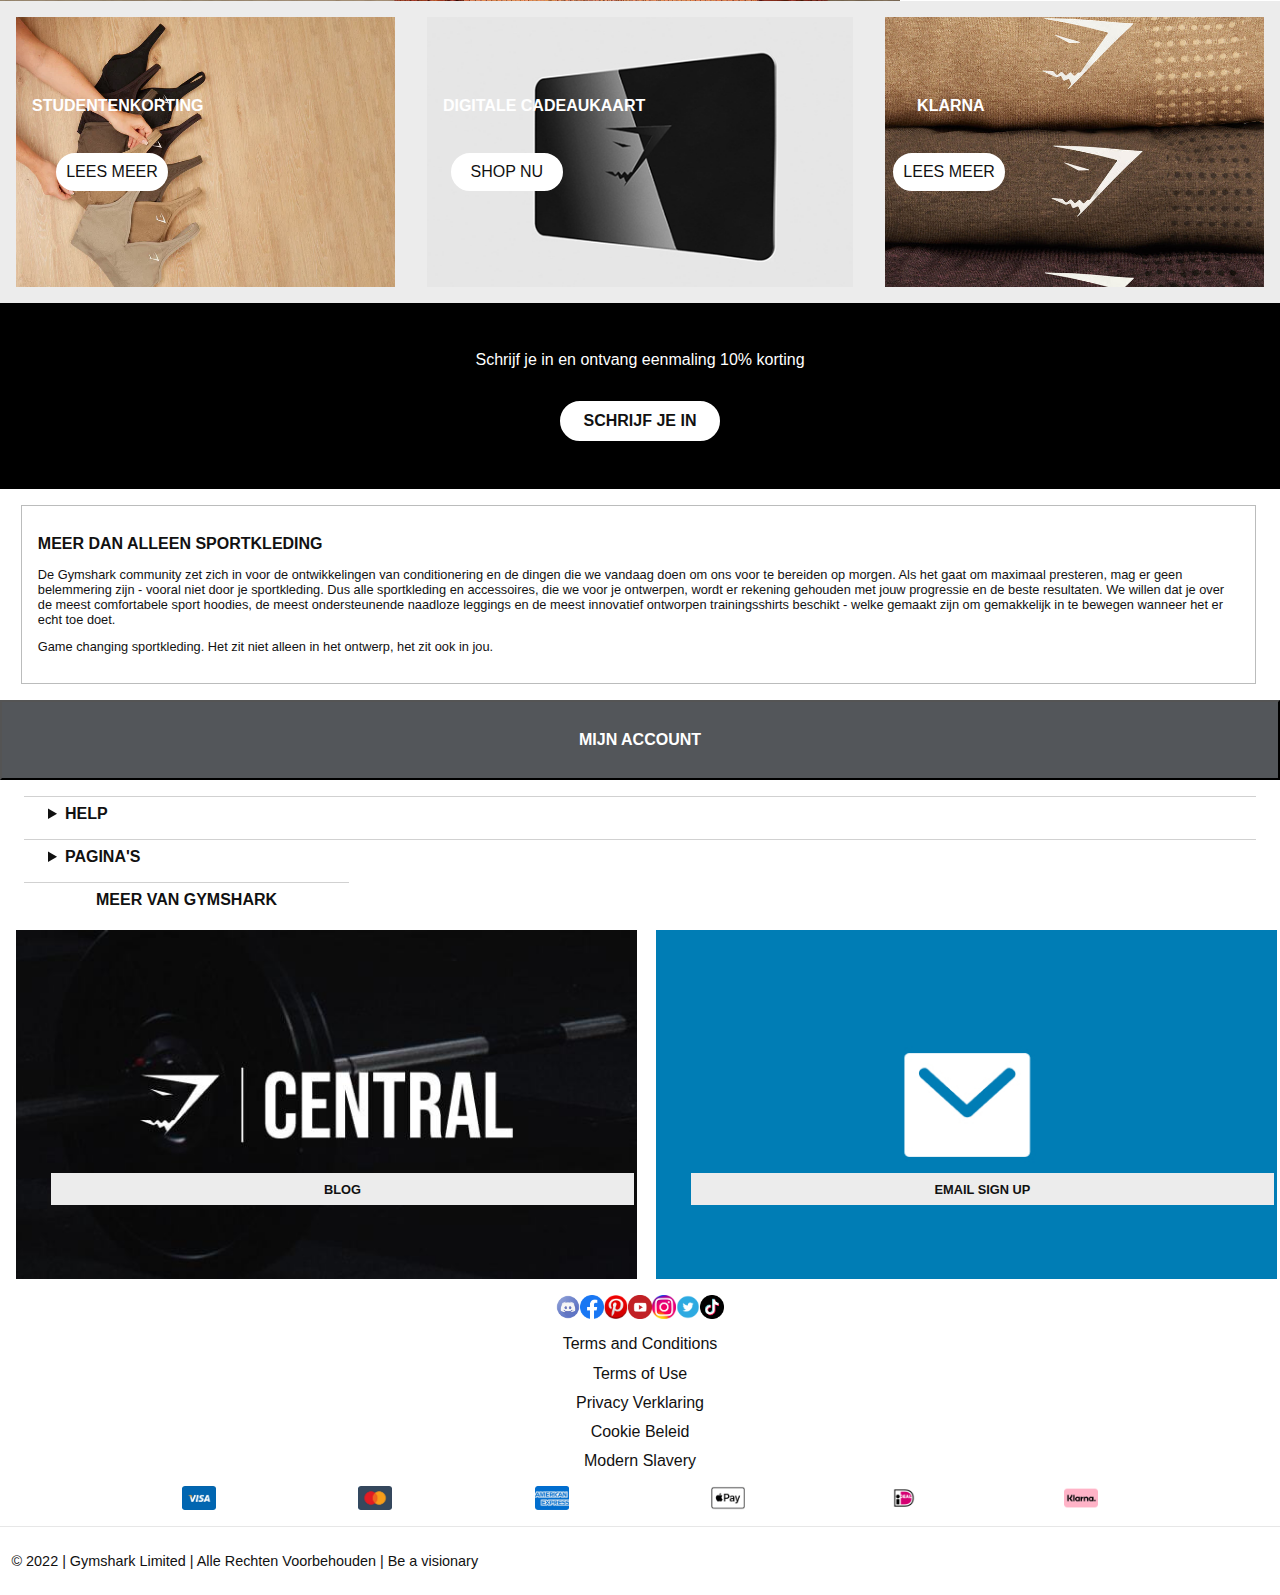
==== commit 6046e304: "Add files via upload" ====
--- a/index.html
+++ b/index.html
@@ -16,9 +16,9 @@
 	<header>
         <nav>
         <ul> <!--display grid gebruiken fr en span voor het logo groter maken-->
-            <li><img src="images/hamburgermenuicon.png" alt=""></li>
-            <li><img src="images/search_icon.jpg" alt=""></li>
-			<li><img src="images/gymsharkLogo.jpg" alt=""></li> <!--3de list aanspreken om het logo specifiek aan te passen-->
+            <li><img src="images/hamburgermenuicon.png" alt=""></li> <!--https://www.flaticon.com/search?word=hamburger%20menu&order_by=4-->
+            <li><img src="images/search_icon.jpg" alt=""></li> <!--https://www.flaticon.com/search?word=search&order_by=4-->
+			<li><a href="index.html"></a><img src="images/gymsharkLogo.jpg" alt=""></li> <!--3de list aanspreken om het logo specifiek aan te passen--> <!--https://logos-world.net/gymshark-logo/-->
             <li><img src="images/hearticon.jpg" alt=""></li> <!--https://www.flaticon.com/free-icon/heart_1077035?term=heart&page=1&position=1&page=1&position=1&related_id=1077035&origin=search-->
 			<li><img src="images/shoppingbag_icon.jpg" alt=""></li> <!--https://www.flaticon.com/free-icon/shopping-bag_2567829?related_id=2567829-->
         </ul>
@@ -32,105 +32,132 @@
         </section>
 
         <section>
-            <!--<img src="images/tenYearsStrong.jpg" alt="">-->
-            <img src="images/10_Years_Strong.jpg" alt="">
-            <h1>2012-2022 TEN YEARS STRONG</h1>
-            <p>In 10 jaar kan er veel gebeuren...</p>
-            <a href="">SHOPS DAMES</a>
-            <a href="">SHOPS HEREN</a>
-        </section> 
-
-        <section>
-            <img src="images/nieuw_APEX.jpg" alt="">
-            <h1>NIEUW: APEX</h1>
-            <p>Nieuwe kleuren, nieuwe stijlen en nieuwe antigeur technologie.</p>
-            <a href="">SHOPS NU</a>
-        </section> 
-
-        <section>
-            <h2>HEREN</h2>
-            <h3>APEX</h3>
-            <a href="">Bekijk alles</a>
-
-            <ul>
-				<li><img src="images/apexTshirt.jpg" alt=""> <a></li>
-				<li><p>| NIEUW</p></li>
-				<li><p>Apex T-Shirt</p></li>
-				<li><p>Mahogany Brown/Zesty Orange</p> <a href=""></a></li>
-				<li><p>€42</p></li>
-            </ul>
+            <article>
+                <h1>2012-2022 TEN YEARS STRONG</h1>
+                <p>In 10 jaar kan er veel gebeuren...</p>
+                <a href="">SHOPS DAMES</a>
+                <a href="">SHOPS HEREN</a>
+            </article>
+        </section> 
+
+        <section>
+            <article>
+                <h1>NIEUW: APEX</h1>
+                <p>Nieuwe kleuren, nieuwe stijlen en nieuwe antigeur technologie.</p>
+                <a href="">SHOPS NU</a>
+            </article>
+        </section> 
+
+        <section>
+            <article>
+                <h2>HEREN</h2>
+                <h3>APEX</h3>
+                <a href="">Bekijk alles</a>
+            </article>
+        </section>
+        
+        <section>
+            <article>
+                <ul>
+                    <li><img src="images/apexTshirt.jpg" alt=""> <a></li> <!--https://nl.gymshark.com/-->
+                    <li><p>| NIEUW</p></li>
+                    <li><p>Apex T-Shirt</p></li>
+                    <li><p>Mahogany Brown/Zesty Orange</p> <a href=""></a></li>
+                    <li><p>€42</p></li>
+                </ul>
+            </article>
             
-            <ul>
-                <li><img src="images/apex5PerformShortSilhouetteGrey.jpg" alt=""> <a></li>
-                <li><p>| NIEUW</p></li>
-                <li><p>Apex 5" Perform Shorts</p></li>
-                <li><p>Silhouette Grey</p> <a href=""></a></li>
-                <li><p>€50</p></li>
-            </ul>
-        </section> 
-
-        <section>
-            <img src="images/adapt_familie.jpg" alt="">
-            <h1>DE ADAPT FAMILIE KRIJGT UITBREIDING</h1>
-            <P>Ontdenk de nieuwe kleuren en stijlen van Adapt Camo & Marl</P>
-            <a href="">SHOPS NU</a>
-        </section> 
-
-        <section>
-			<!--met span de 2 kopjes onder elkaar zetten-->
-			<h2>DAMES <span>ADAPT</span></h2>
-            <a href="">Bekijk alles</a>
-
-            <ul>
-				<li><a href="adapt_detailpagina.html"><img src="images/AdaptOmbre_Triangle_CropTop.jpg" alt=""></a></li>
-				<li><p>Adapt Ombre Crop Top</p></li>
-				<li><p>Triangle | Penny Brown</p> <a href=""></a></li>
-				<li><p>€21</p></li>
-            </ul>
-
-            <ul>
-				<li><img src="images/AdaptOmbre_Triangle_SeamlessLeggings.jpg" alt=""> <a></li>
-                <li><p>Adapt Ombre Seamless Leggings</p></li>
-				<li><p>Triangle | Black</p> <a href=""></a></li>
-				<li><p>€36</p></li>
-            </ul>
-        </section> 
-
-        <section>
-            <h1>SHOP <span>DAMES</span></h1>
-			<img src="images/shopDames.jpg" alt="">
-            <a href="">SHOP NU</a>
-        </section> 
-
-        <section>
-            <h1>SHOP <span>HEREN</span></h1>
-			<img src="images/shopHeren.jpg" alt="">
-			<a href="">SHOP NU</a>
-        </section> 
-
-        <section>
-            <h4>STUDENTENKORTING</h4>
-			<img src="images/studentenkorting_leesmeer.jpg" alt=""> 
-            <a href="">LEES MEER</a>
-      
-            <h4>DIGITALE CADEAUKAART</h4>
-			<img src="images/cadeaukaart.jpg" alt=""> <!--https://thegiftcarddock.com/product/gym-shark/-->
-            <a href="">SHOP NU</a>
+            <article>
+                <ul>
+                    <li><img src="images/apex5PerformShortSilhouetteGrey.jpg" alt=""> <a></li> <!--https://nl.gymshark.com/-->
+                    <li><p>| NIEUW</p></li>
+                    <li><p>Apex 5" Perform Shorts</p></li>
+                    <li><p>Silhouette Grey</p> <a href=""></a></li>
+                    <li><p>€50</p></li>
+                </ul>
+            </article>
+        </section>
+
+        <section>
+            <article>
+                <h1>DE ADAPT FAMILIE KRIJGT UITBREIDING</h1>
+                <P>Ontdenk de nieuwe kleuren en stijlen van Adapt Camo & Marl</P>
+                <a href="">SHOPS NU</a>
+            </article>
+        </section> 
+
+        <section>
+            <article>
+                <h2>DAMES</h2>
+                <h3>ADAPT</h3>
+                <a href="">Bekijk alles</a>
+            </article>
+        </section> 
+        
+        <section>
+            <article>  
+                <ul>
+                    <li><a href="adapt_detailpagina.html"><img src="images/AdaptOmbre_Triangle_CropTop.jpg" alt=""></a></li> <!--https://nl.gymshark.com/-->
+                    <li><p>Adapt Ombre Crop Top</p></li>
+                    <li><p>Triangle | Penny Brown</p> <a href=""></a></li>
+                    <li><p>€21</p></li>
+                </ul>
+            </article>
+            
+            <article>
+                <ul>
+                    <li><img src="images/AdaptOmbre_Triangle_SeamlessLeggings.jpg" alt=""> <a></li> <!--https://nl.gymshark.com/-->
+                    <li><p>Adapt Ombre Seamless Leggings</p></li>
+                    <li><p>Triangle | Black</p> <a href=""></a></li>
+                    <li><p>€36</p></li>
+                </ul>
+            </article>
+        </section> 
+
+        <section>
+            <article>
+                <h1>SHOP <span>DAMES</span></h1>
+                <a href="">SHOP NU</a>
+            </article>
+        </section> 
+
+        <section>
+            <article>
+                <h1>SHOP <span>HEREN</span></h1>
+                <a href="">SHOP NU</a>
+            </article>
+        </section> 
+
+        <section>
+            <article>
+                <h4>STUDENTENKORTING</h4>
+                <a href="">LEES MEER</a>
+            </article>
+            
+            <article>
+                <h4>DIGITALE CADEAUKAART</h4>
+                <a href="">SHOP NU</a>
+            </article>
     
-            <h4>KLARNA</h4>
-			<img src="images/klarna_leesmeer.jpg" alt=""> 
-            <a href="">LEES MEER</a>
-        </section> 
-
-        <section>
-            <p>Schrijf je in en ontvang eenmaling 10% korting</p>
-            <button>SCHRIJF JE IN</button>
-        </section> 
-
-        <section>
-            <h2>MEER DAN ALLEEN SPORTKLEDING</h2>
-            <p>De Gymshark community zet zich in voor de ontwikkelingen van conditionering en de dingen die we vandaag doen om ons voor te bereiden op morgen. Als het gaat om maximaal presteren, mag er geen belemmering zijn - vooral niet door je sportkleding. Dus alle sportkleding en accessoires, die we voor je ontwerpen, wordt er rekening gehouden met jouw progressie en de beste resultaten. We willen dat je over de meest comfortabele sport hoodies, de meest ondersteunende naadloze leggings en de meest innovatief ontworpen trainingsshirts beschikt - welke gemaakt zijn om gemakkelijk in te bewegen wanneer het er echt toe doet.</p>
-			<p>Game changing sportkleding. Het zit niet alleen in het ontwerp, het zit ook in jou.</p>
+            <article>
+                <h4>KLARNA</h4>
+                <a href="">LEES MEER</a>
+            </article>
+        </section> 
+
+        <section>
+            <article>
+                <p>Schrijf je in en ontvang eenmaling 10% korting</p>
+                <button>SCHRIJF JE IN</button>
+            </article>
+        </section> 
+
+        <section>
+            <article>
+                <h2>MEER DAN ALLEEN SPORTKLEDING</h2>
+                <p>De Gymshark community zet zich in voor de ontwikkelingen van conditionering en de dingen die we vandaag doen om ons voor te bereiden op morgen. Als het gaat om maximaal presteren, mag er geen belemmering zijn - vooral niet door je sportkleding. Dus alle sportkleding en accessoires, die we voor je ontwerpen, wordt er rekening gehouden met jouw progressie en de beste resultaten. We willen dat je over de meest comfortabele sport hoodies, de meest ondersteunende naadloze leggings en de meest innovatief ontworpen trainingsshirts beschikt - welke gemaakt zijn om gemakkelijk in te bewegen wanneer het er echt toe doet.</p>
+                <p>Game changing sportkleding. Het zit niet alleen in het ontwerp, het zit ook in jou.</p>
+            </article>
         </section> 
 
 		<button>MIJN ACCOUNT</button>
@@ -209,4 +236,4 @@
 	<script defer src="scripts/script.js"></script>
 </body>
 	
-</html>
+</html>--- a/styles/style.css
+++ b/styles/style.css
@@ -2,687 +2,609 @@
 /* CSS REMEDY */
 /**************/
 *, *::after, *::before {
-  box-sizing:border-box;  
-}
-
-button, summary {
-	cursor: pointer;
-}
-
-/*********************/
-/* CUSTOM PROPERTIES */
-/*********************/
-:root {
-	/* startje */
-	--color-text:#111;
-	--color-background:white;
-}
-
-/****************/
-/* JOUW STYLING */
-/****************/
-
-/* jouw code */
-
-body {
-  color:var(--color-text);
-  background-color:var(--color-background);
-  font-family: Roboto,Helvetica,Arial,sans-serif;
-  width: 100%;
-  height: 100%;
-  margin: 0;
-  padding: 0;
-  overflow-x: hidden;
-}
-
-li { /* Hierdoor zie je de puntjes van mijn list items niet*/
-    list-style: none;
-    padding: 0;
-    margin: 0;
-}
-
-header nav ul{
-	display: flex;
-	margin-bottom: -5.5em;
-	padding-inline-start: 0;
-}
-
-header nav ul li img{
-	top: 1em;
-	left: 1em;
-	height: 20%;
-} 
-
-header nav ul li img:nth-child(3){
-	display: flex;
-	/* Het logo moet groter worden dan de andere iconen*/
-}
-
-img{
-	display: flex;
-	width: 100%;
-}
-
-section:nth-of-type(1), section:nth-of-type(2), section:nth-of-type(3), section:nth-of-type(5), section:nth-of-type(7), section:nth-of-type(8){
-	display: flex;
-}
-
-section:nth-of-type(2), section:nth-of-type(3), section:nth-of-type(4), section:nth-of-type(5), section:nth-of-type(6), section:nth-of-type(7), section:nth-of-type(8), section:nth-of-type(10), section:nth-of-type(11), footer ul:nth-of-type(2){
-	margin-bottom: 1em; /* witruimte onder de sections waarbij nodig */
-}
-
-section:nth-of-type(2) img, section:nth-of-type(3) img, section:nth-of-type(5) img, section:nth-of-type(7) img, section:nth-of-type(8) img, section:nth-of-type(9) img{
-	display: flex;
-	filter: brightness(60%); /* Om de foto donkerder te maken heb ik deze code gebruikt van de site https://developer.mozilla.org/en-US/docs/Web/CSS/filter-function/brightness*/
-}
-
-section:nth-of-type(2) h1:nth-of-type(1), section:nth-of-type(2) p:nth-of-type(1), section:nth-of-type(5) h1:nth-of-type(1), section:nth-of-type(5) p:nth-of-type(1){
-	margin-right: 1em;
-	color: white; 
-} /* zelfde opmaak voor de sections margin-right en de color white voor de tekst */
-
-section:nth-of-type(2) a, section:nth-of-type(3) a, section:nth-of-type(5) a,  section:nth-of-type(7) a,  section:nth-of-type(8) a, section:nth-of-type(9) a:nth-of-type(1), section:nth-of-type(9) a:nth-of-type(2), section:nth-of-type(9) a:nth-of-type(3), section:nth-of-type(10) button{
-	display: flex;
-	position: absolute;
-	justify-content: center;
-	align-items: center;
-	text-decoration: none;
-	width: 10em;
-	height: 2.5em;
-	margin-left: 2.5em;
-	color: white;
-}
-
-/*vormgeving, section 1 over ten years strong*/
-
-section:nth-of-type(1) a:nth-child(1), section:nth-of-type(1) a:nth-child(2){
-	display: flex;
-	justify-content: center;
-	align-items: center;
-	width: 100%;
-	color:var(--color-text);
-	text-decoration: none;
-	background-color: #f6f6f6;
-	border: .125em solid #e3e3e3;
-	height: 4em;
-}
-
-/*vormgeving, section 2 over ten years strong*/
-section:nth-of-type(2){
-	position:relative
-}
-
-section:nth-of-type(2) h1:nth-of-type(1){
-	position: absolute;
-	top: 45%;
-	margin-left: 1em;
-}
-
-section:nth-of-type(2) p:nth-of-type(1){
-	position: absolute;
-	top: 60%;
-	margin-left: 1.5em;
-}
-
-section:nth-of-type(2) a:nth-child(4){
-	display: flex;
-	border: .125em solid #ffffff;
-	background-color: #ffffff;
-	border-radius: 1.5em;
-	color:var(--color-text);
-	position: absolute;
-	bottom: 20%;
-	margin-left: 1em;
-}
-
-section:nth-of-type(2) a:nth-child(5){
-	display: flex;
-	border: .125em solid #3d3d3d;
-	background-color: #3d3d3d;
-	border-radius: 1.5em;
-	color: white;
-	position: absolute;
-	bottom: 10%;
-	margin-left: 1em;
-}
-
-/*vormgeving, section 3 over nieuw Apex introductie*/
-
-section:nth-child(3){
-	position: relative;
-}
-
-section:nth-of-type(3) h1:nth-of-type(1){
-	position: absolute;
-	top: 62%;
-	margin-left: 1em;
-	margin-right: 1em;
-	color: white;
-}
-
-section:nth-of-type(3) p:nth-of-type(1){
-	position: absolute;
-	top: 70%;
-	margin-left: 1.5em;
-	margin-right: 1em;
-	color: white;
-}
-
-section:nth-of-type(3) a{
-	display: flex;
-	border: .125em solid #ffffff;
-	background-color: #ffffff;
-	border-radius: 1.5em;
-	color:var(--color-text);
-	position: absolute;
-	top: 83%;
-	margin-left: 1em;
-}
-
-/*vormgeving, section 4 over de heren Apex kleding stukken*/
-section:nth-of-type(4){
-	position: relative;
-}
-
-section:nth-of-type(4) h2{
-	margin-left: .7em;
-}
-
-section:nth-of-type(4) h3{
-	margin-left: .8em;
-}
-
-section:nth-of-type(4) a{
-	margin-left: 1em;
-}
-
-section:nth-of-type(4) ul{
-	display: flex;
-	flex-direction: column;
-	padding-inline-start: 0em;
-	padding-left: 1em;
-}
-
-section:nth-of-type(4) ul:nth-of-type(1) img, section:nth-of-type(4) ul:nth-of-type(2) img{
-    width: 40%;
-}
-
-section:nth-of-type(4) ul:nth-of-type(2) img{
-	position: absolute;
-	top: 24.1%;
-	left: 55%;
-	width: 38.7%;
-}
-
-section:nth-of-type(4) ul:nth-of-type(2) p{
-	display: flex;
-	flex-direction: row;
-	position: absolute;
-	top: 59%;
-	left: 55%;
-	width: 38.7%;
-}
-
-section:nth-of-type(4) li p{
-	margin-bottom: .2em;
-}
-
-section:nth-of-type(4) p{
-	font-size: .7em;
-}
-
-section:nth-of-type(4) a, section:nth-of-type(6) a{
-	color: var(--color-text);
-}
-
-/*vormgeving, section 5 over de heren Apex kleding stukken*/
-
-section:nth-of-type(5){
-	position: relative;
-}
-
-section:nth-of-type(5) h1:nth-of-type(1){
-	position: absolute;
-	top: 50%;
-	margin-left: 1em;
-}
-
-section:nth-of-type(5) p:nth-of-type(1){
-	position: absolute;
-	top: 64%;
-	margin-left: 1.5em;
-}
-
-section:nth-of-type(5) a{
-	display: flex;
-	border: .125em solid #ffffff;
-	background-color: #ffffff;
-	border-radius: 1.5em;
-	color:var(--color-text);
-	position: absolute;
-	top: 80%;
-	margin-left: 1em;
-}
-
-/*vormgeving, section 6 over de dames Adapt kleding stukken*/
-section:nth-of-type(6){
-	position: relative;
-}
-
-section:nth-of-type(6) h2{
-	margin-right: 1em;
-	margin-left: .7em;
-}
-
-section:nth-of-type(6) h2 span{
-	display: flex;
-	padding-top: .8em;
-}
-
-section:nth-of-type(6) ul{
-	display: flex;
-	flex-direction: column;
-	padding-inline-start: 0em;
-	padding-left: 1em;
-}
-
-section:nth-of-type(6) li p{
-	margin-bottom: .2em;
-}
-
-section:nth-of-type(6) ul:nth-of-type(1) li:nth-of-type(3) p{
-	position: absolute;
-	top: 83%;
-}
-
-section:nth-of-type(6) ul:nth-of-type(1) li:nth-of-type(4) p{
-	position: absolute;
-	top: 89.5%;
-}
-
-section:nth-of-type(6) ul:nth-of-type(1) img, section:nth-of-type(6) ul:nth-of-type(2) img{
-    width: 40%;
-}
-
-section:nth-of-type(6) ul:nth-of-type(2) img{
-	position: absolute;
-	top: 34.8%;
-	left: 55%;
-	width: 38.7%;
-}
-
-section:nth-of-type(6) p{
-	font-size: .7em;
-}
-
-section:nth-of-type(6) ul:nth-of-type(2) p{
-	position: absolute;
-	top: 76%;
-	left: 55%;
-	width: 38.7%;
-}
-
-section:nth-of-type(6) ul:nth-of-type(2) li:nth-of-type(2) p{
-	position: absolute;
-	top: 83%;
-}
-
-section:nth-of-type(6) ul:nth-of-type(2) li:nth-of-type(3) p{
-	position: absolute;
-	top: 89%;
-}
-
-section:nth-of-type(6) a{
-	margin-left: 1em;
-}
-
-/*vormgeving, section 7 over de dames*/
-section:nth-of-type(7){
-	position: relative;
-}
-
-section:nth-of-type(7) h1{
-	position: absolute;
-	top: 30%;
-	right: 3%;
-	margin-right: 1em;
-	color: white;
-	letter-spacing: .05rem;
-	z-index: 1;
-}
-
-section:nth-of-type(7) h1 span{
-	position: absolute;
-	bottom: -77%;
-	right: 5%;
-	color: white;
-}
-
-section:nth-of-type(7) a{
-	display: flex;
-	border: .125em solid #ffffff;
-	width: 7em;
-	background-color: #ffffff;
-	border-radius: 1.5em;
-	color:var(--color-text);
-	position: absolute;
-	top: 63%;
-	right: 3%;
-	margin-left: 1em;
-	margin-right: 1em;
-}
-
-/*vormgeving, section 8 over de heren*/
-section:nth-of-type(8){
-	position: relative;
-}
-
-section:nth-of-type(8) h1{
-	position: absolute;
-	top: 28%;
-	left: 3%;
-	margin-left: 1em;
-	color: white;
-	letter-spacing: .05rem;
-	z-index: 1;
-}
-
-section:nth-of-type(8) h1 span{
-	position: absolute;
-	bottom: -77%;
-	right: -23%;
-	margin-left: 1em;
-	color: white;
-}
-
-section:nth-of-type(8) a{
-	display: flex;
-	border: .125em solid #ffffff;
-	width: 7em;
-	background-color: #ffffff;
-	border-radius: 1.5em;
-	color:var(--color-text);
-	position: absolute;
-	top: 60%;
-	left: 3%;
-	margin-left: 1em;
-	margin-right: 1em;
-}
-
-/*vormgeving, section 9 scroll bar met de lees meer foto's*/
-
-section:nth-of-type(9){
-	display: flex;
-	flex-direction: row;
-	overflow: hidden;
-	overflow-x: scroll;
-	background-color: #ececec;
-	position: relative;
-}
-
-section:nth-of-type(9) img{
-	width: 90%;
-	margin-left: .5em;
-	margin-right: .5em;
-	padding: 1em 0 1em .5em;
-	background-size: cover;
-}
-
-section:nth-of-type(9) h4:nth-of-type(1){
-	font-size: 1em;
-	position: absolute;
-	left: 30%;
-	top: 30%;
-	color: white;
-	z-index: 1;
-}
-
-section:nth-of-type(9) a:nth-of-type(1), section:nth-of-type(9) a:nth-of-type(2), section:nth-of-type(9) a:nth-of-type(3){
-	position: absolute;
-	display: flex;
-	border: .125em solid #ffffff;
-	width: 7em;
-	background-color: #ffffff;
-	border-radius: 1.5em;
-	color:var(--color-text);
-	margin-left: 1em;
-	margin-right: 1em;
-}
-
-section:nth-of-type(9) a:nth-of-type(1){
-	left: 32%;
-	top: 55%;
-}
-
-section:nth-of-type(9) h4:nth-of-type(2){
-	display: flex;
-	text-align: center;
-	font-size: 1em;
-	position: absolute;
-	left: 127%;
-	top: 25%;
-	color: white;
-	z-index: 1;
-}
-
-section:nth-of-type(9) a:nth-of-type(2){
-	left: 124%;
-	top: 55%;
-}
-
-section:nth-of-type(9) h4:nth-of-type(3){
-	display: flex;
-	text-align: center;
-	font-size: 1em;
-	position: absolute;
-	left: 225%;
-	top: 30%;
-	color: white;
-	z-index: 1;
-}
-
-section:nth-of-type(9) a:nth-of-type(3){
-	left: 215%;
-	top: 55%;
-}
-
-
-/*vormgeving, section 10 schrijf je in en ontvang 10% korting*/
-section:nth-of-type(10){
-	background-color: black;
-	padding-top: 2em;
-	padding-left: 4.5em;
-	padding-right: 4.5em;
-	padding-bottom: 5em;
-}
-
-section:nth-of-type(10) p{
-	display: flex;
-	text-align: center;
-	color: white;
-}
-
-section:nth-of-type(10) button{
-	display: flex;
-	justify-content: center;
-	text-align: center;
-	align-items: center;
-	border: .125em solid #ffffff;
-	background-color: #ffffff;
-	border-radius: 1.5em;
-	color: var(--color-text);
-}
-
-/*vormgeving, section 11 meer dan alleen sportkleding*/
-section:nth-of-type(11){
-	border: 0.1rem solid #bbbcbc;
-	margin-left: 1.3em;
-	margin-right: 1.5em;
-	padding: 1em;
-}
-
-section:nth-of-type(11) h2{
-	font-size: 1em;
-}
-
-section:nth-of-type(11) p{
-	font-size: .8em;
-}
-
-/* vormgeving, button mijn account*/
-
-button{
-	display: flex;
-	justify-content: center;
-	align-items: center;
-	color: white;
-	font-weight: bold;
-	font-size: 1em;
-	background-color: rgb(83, 86, 90);
-	width: 100%;
-	height: 5em;
-	margin-bottom: 1em;
-}
-
-/* Footer */
-footer ul:nth-of-type(1), footer ul:nth-of-type(2){
-	padding-inline-start: 0;
-}
-
-footer ul:nth-of-type(1){
-	display: flex;
-	justify-content: center;
-}
-
-footer ul:nth-of-type(1) img, footer ul:nth-of-type(3) img{
-	border: none;
-    max-height: 100%;
-    max-width: 100%;
-	width: auto;
-    height: 1.5rem;
-}
-
-footer ul:nth-of-type(2) li{
-	display: flex;
-	flex-direction: column;
-	justify-content: center;
-	align-items: center;
-	margin: 0 0 .7em;
-}
-
-footer ul:nth-of-type(2) a{
-	text-decoration: none;
-	color: var(--color-text);
-}
-
-/*  Opmaak drop-down in de footer, help en pagina's  
-code is can de website -> https://developer.mozilla.org/en-US/docs/Web/HTML/Element/details */
-
-details {
-    border-top: .100em solid #d1d1d1;
-    padding: .5em .5em .5em 1.5em;
-	margin-left: 1.5em;
-	margin-right: 1.5em;
-}
-
-details ul{
-	display: flex;
-	flex-direction: column;
-	align-items: flex-start;
-}
-
-details li{
-	margin-bottom: .5em;
-}
-
-details a{
-	text-decoration: none;
-	color: var(--color-text);
-}
-
-summary {
-    font-weight: bold;
-    margin: -.5em -.5em 0;
-    padding: .5em;
-}
-
-details[open] {
-    padding: .5em;
-}
-
-details[open] summary {
-    margin-bottom: .5em;
-}
-
-/*  EINDE  */
-article{
-	display: flex;
-	flex-direction: row;
-	overflow: hidden;
-	overflow-x: scroll;
-	position: relative;
-}
-
-article h2{
-	position: absolute;
-	border-top: .100em solid #d1d1d1;
-    padding: .5em 4.5em .5em;
-	margin-top: 0;
-	margin-left: 1.5em;
-	font-size: 1em;
-}
-
-article img{
-	margin-top: 3em;
-	padding: 0 .2em 0 1em;
-	width: 50%;
-}
-
-article p{
-	background-color: #ececec;
-	height: 2.5em;
-	position: absolute;
-	display: flex;
-	align-items: center;
-	justify-content: center;
-	font-size: .8em;
-	font-weight: bolder;
-}
-
-article p:nth-of-type(1){
-	top: 70%;
-	left: 4%;
-	width: 45.5%;
-	z-index: 1;
-}
-
-article p:nth-of-type(2){
-	top: 70%;
-	left: 54%;
-	width: 45.5%;
-	z-index: 1;
-}
-article p:nth-of-type(3){
-	top: 70%;
-	left: 104%;
-	width: 45.5%;
-	z-index: 1;
-}
-
-footer ul:nth-of-type(3){
-	display: flex;
-	justify-content: space-evenly;
-	margin-right: 2.5em;
-}
-
-footer section{
-	border-top: 0.1rem solid rgb(231, 231, 231);
-}
-
-footer section p{
-	display: flex;
-	justify-content: center;
-	text-align: center;
-	padding: .8em .8em;
-	font-size: .9em;
-}
+	box-sizing:border-box;  
+  }
+  
+  button, summary {
+	  cursor: pointer;
+  }
+  
+  /*********************/
+  /* CUSTOM PROPERTIES */
+  /*********************/
+  :root {
+	  /* startje */
+	  --color-text:#111;
+	  --color-background:white;
+  }
+  
+  /****************/
+  /* JOUW STYLING */
+  /****************/
+  
+  /* jouw code */
+  
+  body {
+	  color:var(--color-text);
+	  background-color:var(--color-background);
+	  font-family: Roboto,Helvetica,Arial,sans-serif;
+	  width: 100%;
+	  height: 100%;
+	  margin: 0;
+	  padding: 0;
+	  overflow-x: hidden;
+	}
+	
+	li { /* Hierdoor zie je de puntjes van mijn list items niet*/
+		list-style: none;
+		padding: 0;
+		margin: 0;
+	}
+	
+  header nav ul{
+	  display: flex;
+	  justify-content: space-evenly;
+	  padding-inline-start: 0;
+  }
+	
+  header nav ul li img{
+	  top: 1em;
+	  left: 1em;
+	  height: 5vh;
+	  width: 5vh;
+  } 
+  
+  img{
+	  display: flex;
+	  width: 100%;
+  }
+  
+  section:nth-of-type(1){
+	  display: flex;
+  }
+  
+  section:nth-of-type(3) a, section:nth-of-type(6) a, section:nth-of-type(9) a, section:nth-of-type(10) a, section:nth-of-type(11) a{
+	  display: flex;
+	  justify-content: center;
+	  align-items: center;
+	  text-decoration: none;
+	  border: .125em solid #ffffff;
+	  width: 7em;
+	  background-color: #ffffff;
+	  border-radius: 1.5em;
+	  color:var(--color-text);
+	  margin-top: 3em;
+	  padding: .5em;
+  }
+  
+  section:nth-of-type(3) a ,section:nth-of-type(5) a, section:nth-of-type(7) a{
+	  color: var(--color-text);
+  }
+  
+  /*vormgeving, section 1 over de buttons nieuw bij heren en dames*/
+  
+  section:nth-of-type(1) a:nth-child(1), section:nth-of-type(1) a:nth-child(2){
+	  display: flex;
+	  justify-content: center;
+	  align-items: center;
+	  width: 100%;
+	  color:var(--color-text);
+	  text-decoration: none;
+	  background-color: #f6f6f6;
+	  border: .125em solid #e3e3e3;
+	  height: 4em;
+  }
+  
+  /*vormgeving, section 2 over ten years strong*/
+  section:nth-of-type(2){
+	  display: flex;
+	  justify-content: flex-end;
+	  flex-direction: column;
+	  background-image: url(../images/10_Years_Strong.jpg);
+	  background-size: cover;
+	  background-repeat: no-repeat;
+	  height: 70vh;
+	  max-width: 100vh;
+	  margin-bottom: 1em;
+  }
+  
+  section:nth-of-type(2) article{
+	  margin-bottom: 3em;
+	  margin-left: 3.6em;
+  }
+  
+  section:nth-of-type(2) a{
+	  display: flex;
+	  flex-direction: column;
+  }
+  
+  section:nth-of-type(2) a:nth-child(3){
+	  display: flex;
+	  justify-content: center;
+	  align-items: center;
+	  text-decoration: none;
+	  border: .125em solid #ffffff;
+	  width: 10em;
+	  background-color: #ffffff;
+	  border-radius: 1.5em;
+	  color:var(--color-text);
+	  margin-top: 1em;
+	  padding: .5em;
+  }
+  
+  section:nth-of-type(2) a:nth-child(4){
+	  display: flex;
+	  justify-content: center;
+	  align-items: center;
+	  text-decoration: none;
+	  border: .125em solid #3d3d3d;
+	  width: 10em;
+	  background-color: #3d3d3d;
+	  border-radius: 1.5em;
+	  color: white;
+	  margin-top: .5em;
+	  padding: .5em;
+  }
+  
+  section:nth-of-type(2) h1, section:nth-of-type(2) p{
+	  color: white;
+  }
+  
+  /*vormgeving, section 3 over nieuw Apex introductie*/
+  section:nth-of-type(3){
+	  display: flex;
+	  justify-content: flex-end;
+	  flex-direction: column;
+	  background-image: url(../images/nieuw_APEX.jpg);
+	  background-size: cover;
+	  background-repeat: no-repeat;
+	  height: 70vh;
+	  max-width: 100vh;
+	  margin-bottom: 1em;
+  }
+  
+  section:nth-of-type(3) article{
+	  margin-bottom: 3em;
+	  margin-left: 2em;
+  }
+  
+  section:nth-of-type(3) h1, section:nth-of-type(3) p{
+	  color: white;
+  }
+  
+  section:nth-of-type(3) a{
+	  margin-top: 1.5em;
+	  color: var(--color-text);
+  }
+  
+  /*vormgeving, section 4 over de heren Apex kleding stukken*/
+  section:nth-of-type(4){
+	  display: flex;
+  }
+  
+  section:nth-of-type(4) article{
+	  margin-left: 1em;
+  }
+  
+  section:nth-of-type(4) article ul{
+	  display: flex;
+	  flex-direction: column;
+  }
+  
+  section:nth-of-type(4) p{
+	  color: black;
+  }
+  
+  /*vormgeving, section 5 over de heren Apex kleding stukken*/
+  section:nth-of-type(5){
+	  display: flex;
+  }
+  
+  section:nth-of-type(5) article ul{
+	  padding-inline-start: 20px;
+	  padding-inline-end: 20px;
+  }
+  
+  /*vormgeving, section 6 over Adapt familie introductie*/
+  section:nth-of-type(6){
+	  display: flex;
+	  justify-content: flex-end;
+	  flex-direction: column;
+	  background-image: url(../images/adapt_familie.jpg);
+	  background-size: cover;
+	  background-repeat: no-repeat;
+	  height: 70vh;
+	  max-width: 100vh;
+	  margin-bottom: 1em;
+  }
+  
+  section:nth-of-type(6) article{
+	  margin-bottom: 3em;
+	  margin-left: 2em;
+	  margin-right: 2em;
+  }
+  
+  section:nth-of-type(6) h1, section:nth-of-type(6) p{
+	  color: white;
+  }
+  
+  section:nth-of-type(6) a{
+	  margin-top: 2em;
+  }
+  
+  /*vormgeving, section 7 over de dames Adapt kleding stukken*/
+  section:nth-of-type(7){
+	  display: flex;
+  }
+  
+  section:nth-of-type(7) article{
+	  margin-left: 1em;
+  }
+  
+  section:nth-of-type(7) article ul{
+	  display: flex;
+	  flex-direction: column;
+  }
+  
+  section:nth-of-type(7) p{
+	  color: black;
+  }
+  
+  /*vormgeving, section 8 over de dames Adapt kleding stukken*/
+  section:nth-of-type(8){
+	  display: flex;
+  }
+  
+  section:nth-of-type(8) article ul{
+	  padding-inline-start: 20px;
+	  padding-inline-end: 20px;
+  }
+  
+  /*vormgeving, section 9 over de dames*/
+  section:nth-of-type(9){
+	  display: flex;
+	  justify-content: center;
+	  flex-direction: column;
+	  background-image: url(../images/shopDames.jpg);
+	  background-size: cover;
+	  background-repeat: no-repeat;
+	  height: 40vh;
+	  max-width: 100vh;
+	  margin-bottom: 1em;
+  }
+  
+  section:nth-of-type(9) article{
+	  margin-bottom: 4em;
+	  margin-left: 15em;
+	  position: relative;
+  }
+  
+  section:nth-of-type(9) h1 span{
+	  position: absolute;
+	  bottom: 45%;
+	  left: -18%;
+	  margin-left: 1em;
+	  color: white;
+  }
+  
+  section:nth-of-type(9) h1{
+	  color: white;
+	  font-size: 1.5em;
+  }
+  
+  /*vormgeving, section 10 over de heren*/
+  section:nth-of-type(10){
+	  display: flex;
+	  justify-content: center;
+	  flex-direction: column;
+	  background-image: url(../images/shopHeren.jpg);
+	  background-size: cover;
+	  background-repeat: no-repeat;
+	  height: 40vh;
+	  max-width: 100vh;
+  }
+  
+  section:nth-of-type(10) article{
+	  margin-bottom: 4em;
+	  margin-left: 2em;
+	  margin-right: 2em;
+	  position: relative;
+  }
+  
+  section:nth-of-type(10) h1 span{
+	  position: absolute;
+	  bottom: 45%;
+	  left: -8%;
+	  margin-left: 1em;
+	  color: white;
+  }
+  
+  section:nth-of-type(10) h1{
+	  color: white;
+	  font-size: 1.5em;
+  }
+  
+  /*vormgeving, section 11 scroll bar met de lees meer foto's*/
+  section:nth-of-type(11){
+	  display: flex;
+	  flex-direction: row;
+	  overflow: hidden;
+	  overflow-x: scroll;
+	  background-color: #ececec;
+	  color: white;
+  }
+  
+  section:nth-of-type(11) article:nth-child(1){
+	  display: flex;
+	  justify-content: center;
+	  flex-direction: column;
+	  background-image: url(../images/studentenkorting_leesmeer.jpg);
+	  background-size: cover;
+	  background-repeat: no-repeat;
+	  height: 30vh;
+	  width: 80vh;
+	  margin: 1em;
+  }
+  
+  section:nth-of-type(11) article:nth-child(2){
+	  display: flex;
+	  justify-content: center;
+	  flex-direction: column;
+	  background-image: url(../images/cadeaukaart.jpg);
+	  background-size: cover;
+	  background-repeat: no-repeat;
+	  height: 30vh;
+	  width: 90vh;
+	  margin: 1em;
+  }
+  
+  section:nth-of-type(11) article:nth-child(2) a{
+	  margin-left: 1.5em;
+  }
+  
+  section:nth-of-type(11) article:nth-child(3){
+	  display: flex;
+	  justify-content: center;
+	  flex-direction: column;
+	  background-image: url(../images/klarna_leesmeer.jpg);
+	  background-size: cover;
+	  background-repeat: no-repeat;
+	  height: 30vh;
+	  width: 80vh;
+	  margin: 1em;
+  }
+  
+  section:nth-of-type(11) article:nth-child(3) h4{
+	  margin-left: 1em;
+  }
+  
+  section:nth-of-type(11) article:nth-child(3) a{
+	  margin-left: .5em;
+  }
+  
+  section:nth-of-type(11) h4{
+	  display: flex;
+	  text-align: center;
+	  margin-top: 4em;
+	  padding-left: 1em;
+	  padding-right: 1em;
+  }
+  
+  section:nth-of-type(11) article a{
+	  margin-left: 2.5em;
+	  margin-bottom: 5em;
+	  margin-top: 1em;
+  }
+  
+  
+  /*vormgeving, section 12 schrijf je in en ontvang 10% korting*/
+  section:nth-of-type(12){
+	  background-color: black;
+	  margin-bottom: 1em;
+  }
+  
+  section:nth-child(12) article{
+	  display: flex;
+	  justify-content: center;
+	  flex-direction: column;
+	  text-align: center;
+	  align-items: center;
+	  padding-top: 2em;
+	  padding-left: 4.5em;
+	  padding-right: 4.5em;
+	  padding-bottom: 2em;
+  }
+  
+  section:nth-of-type(12) p{
+	  display: flex;
+	  text-align: center;
+	  color: white;
+  }
+  
+  section:nth-of-type(12) article button{
+	  border: .125em solid #ffffff;
+	  background-color: #ffffff;
+	  height: 2.5em;
+	  width: 10em;
+	  border-radius: 1.5em;
+	  color: var(--color-text);
+  }
+  
+  /*vormgeving, section 13 meer dan alleen sportkleding*/
+  section:nth-of-type(13){
+	  border: 0.1rem solid #bbbcbc;
+	  margin-left: 1.3em;
+	  margin-right: 1.5em;
+	  padding: 1em;
+  }
+  
+  section:nth-of-type(13) h2{
+	  font-size: 1em;
+  }
+  
+  section:nth-of-type(13) p{
+	  font-size: .8em;
+  }
+  
+  /* vormgeving, button mijn account*/
+  
+  button{
+	  display: flex;
+	  justify-content: center;
+	  align-items: center;
+	  color: white;
+	  font-weight: bold;
+	  font-size: 1em;
+	  background-color: rgb(83, 86, 90);
+	  width: 100%;
+	  height: 5em;
+	  margin-bottom: 1em;
+	  margin-top: 1em;
+  }
+  
+  /* Footer */
+  footer ul:nth-of-type(1), footer ul:nth-of-type(2){
+	  padding-inline-start: 0;
+  }
+  
+  footer ul:nth-of-type(1){
+	  display: flex;
+	  justify-content: center;
+  }
+  
+  footer ul:nth-of-type(1) img, footer ul:nth-of-type(3) img{
+	  border: none;
+	  max-height: 100%;
+	  max-width: 100%;
+	  width: auto;
+	  height: 1.5rem;
+  }
+  
+  footer ul:nth-of-type(2) li{
+	  display: flex;
+	  flex-direction: column;
+	  justify-content: center;
+	  align-items: center;
+	  margin: 0 0 .7em;
+  }
+  
+  footer ul:nth-of-type(2) a{
+	  text-decoration: none;
+	  color: var(--color-text);
+  }
+  
+  /*  Opmaak drop-down in de footer, help en pagina's  
+  code is can de website -> https://developer.mozilla.org/en-US/docs/Web/HTML/Element/details */
+  
+  details {
+	  border-top: .100em solid #d1d1d1;
+	  padding: .5em .5em .5em 1.5em;
+	  margin-left: 1.5em;
+	  margin-right: 1.5em;
+  }
+  
+  details ul{
+	  display: flex;
+	  flex-direction: column;
+	  align-items: flex-start;
+  }
+  
+  details li{
+	  margin-bottom: .5em;
+  }
+  
+  details a{
+	  text-decoration: none;
+	  color: var(--color-text);
+  }
+  
+  summary {
+	  font-weight: bold;
+	  margin: -.5em -.5em 0;
+	  padding: .5em;
+  }
+  
+  details[open] {
+	  padding: .5em;
+  }
+  
+  details[open] summary {
+	  margin-bottom: .5em;
+  }
+  
+  /*  EINDE  */
+  footer article{
+	  display: flex;
+	  flex-direction: row;
+	  overflow: hidden;
+	  overflow-x: scroll;
+	  position: relative;
+  }
+  
+  footer article h2{
+	  position: absolute;
+	  border-top: .100em solid #d1d1d1;
+	  padding: .5em 4.5em .5em;
+	  margin-top: 0;
+	  margin-left: 1.5em;
+	  font-size: 1em;
+  }
+  
+  footer article img{
+	  margin-top: 3em;
+	  padding: 0 .2em 0 1em;
+	  width: 50%;
+  }
+  
+  footer article p{
+	  background-color: #ececec;
+	  height: 2.5em;
+	  position: absolute;
+	  display: flex;
+	  align-items: center;
+	  justify-content: center;
+	  font-size: .8em;
+	  font-weight: bolder;
+  }
+  
+  footer article p:nth-of-type(1){
+	  top: 70%;
+	  left: 4%;
+	  width: 45.5%;
+	  z-index: 1;
+  }
+  
+  footer article p:nth-of-type(2){
+	  top: 70%;
+	  left: 54%;
+	  width: 45.5%;
+	  z-index: 1;
+  }
+  footer article p:nth-of-type(3){
+	  top: 70%;
+	  left: 104%;
+	  width: 45.5%;
+	  z-index: 1;
+  }
+  
+  footer ul:nth-of-type(3){
+	  display: flex;
+	  justify-content: space-evenly;
+	  margin-right: 2.5em;
+  }
+  
+  footer section{
+	  border-top: 0.1rem solid rgb(231, 231, 231);
+  }
+  
+  footer section p{
+	  display: flex;
+	  justify-content: center;
+	  text-align: center;
+	  padding: .8em .8em;
+	  font-size: .9em;
+  }
+  
+  h1{
+	  font-size: 1.5em;
+  }